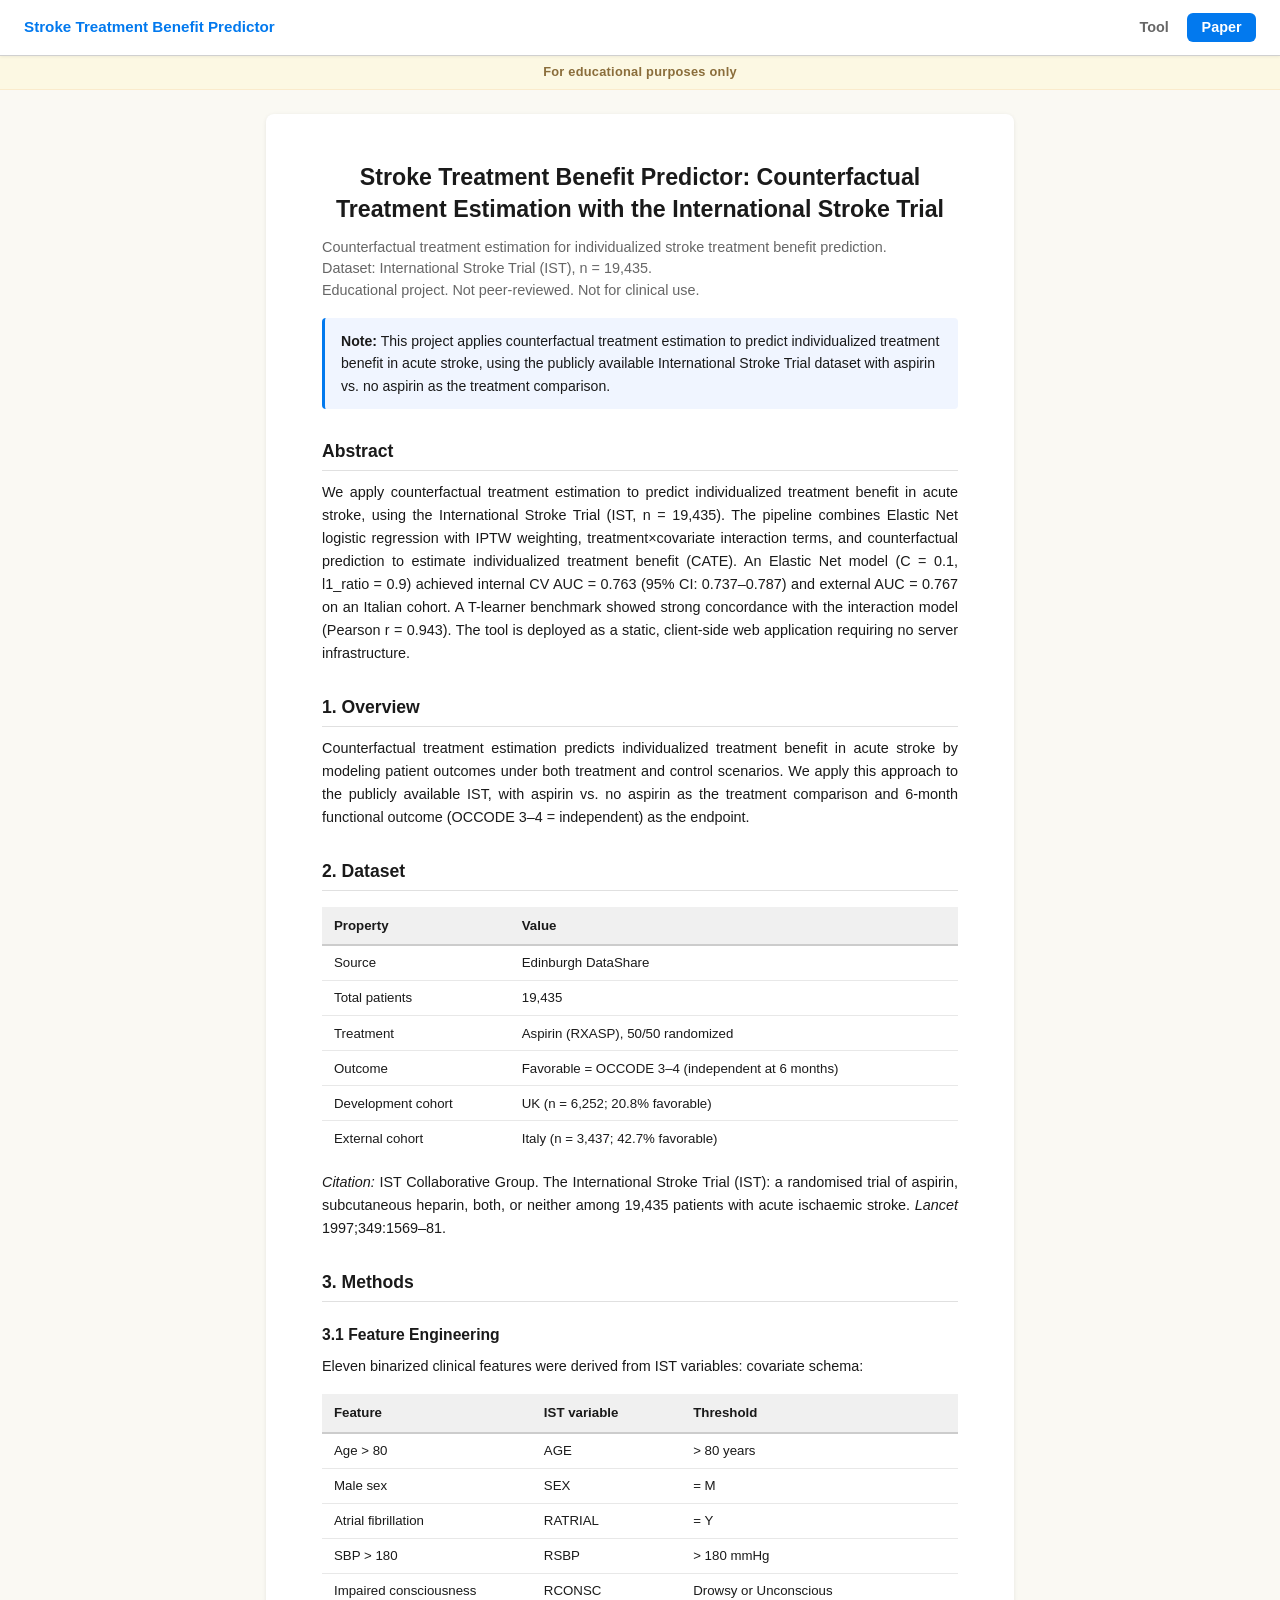
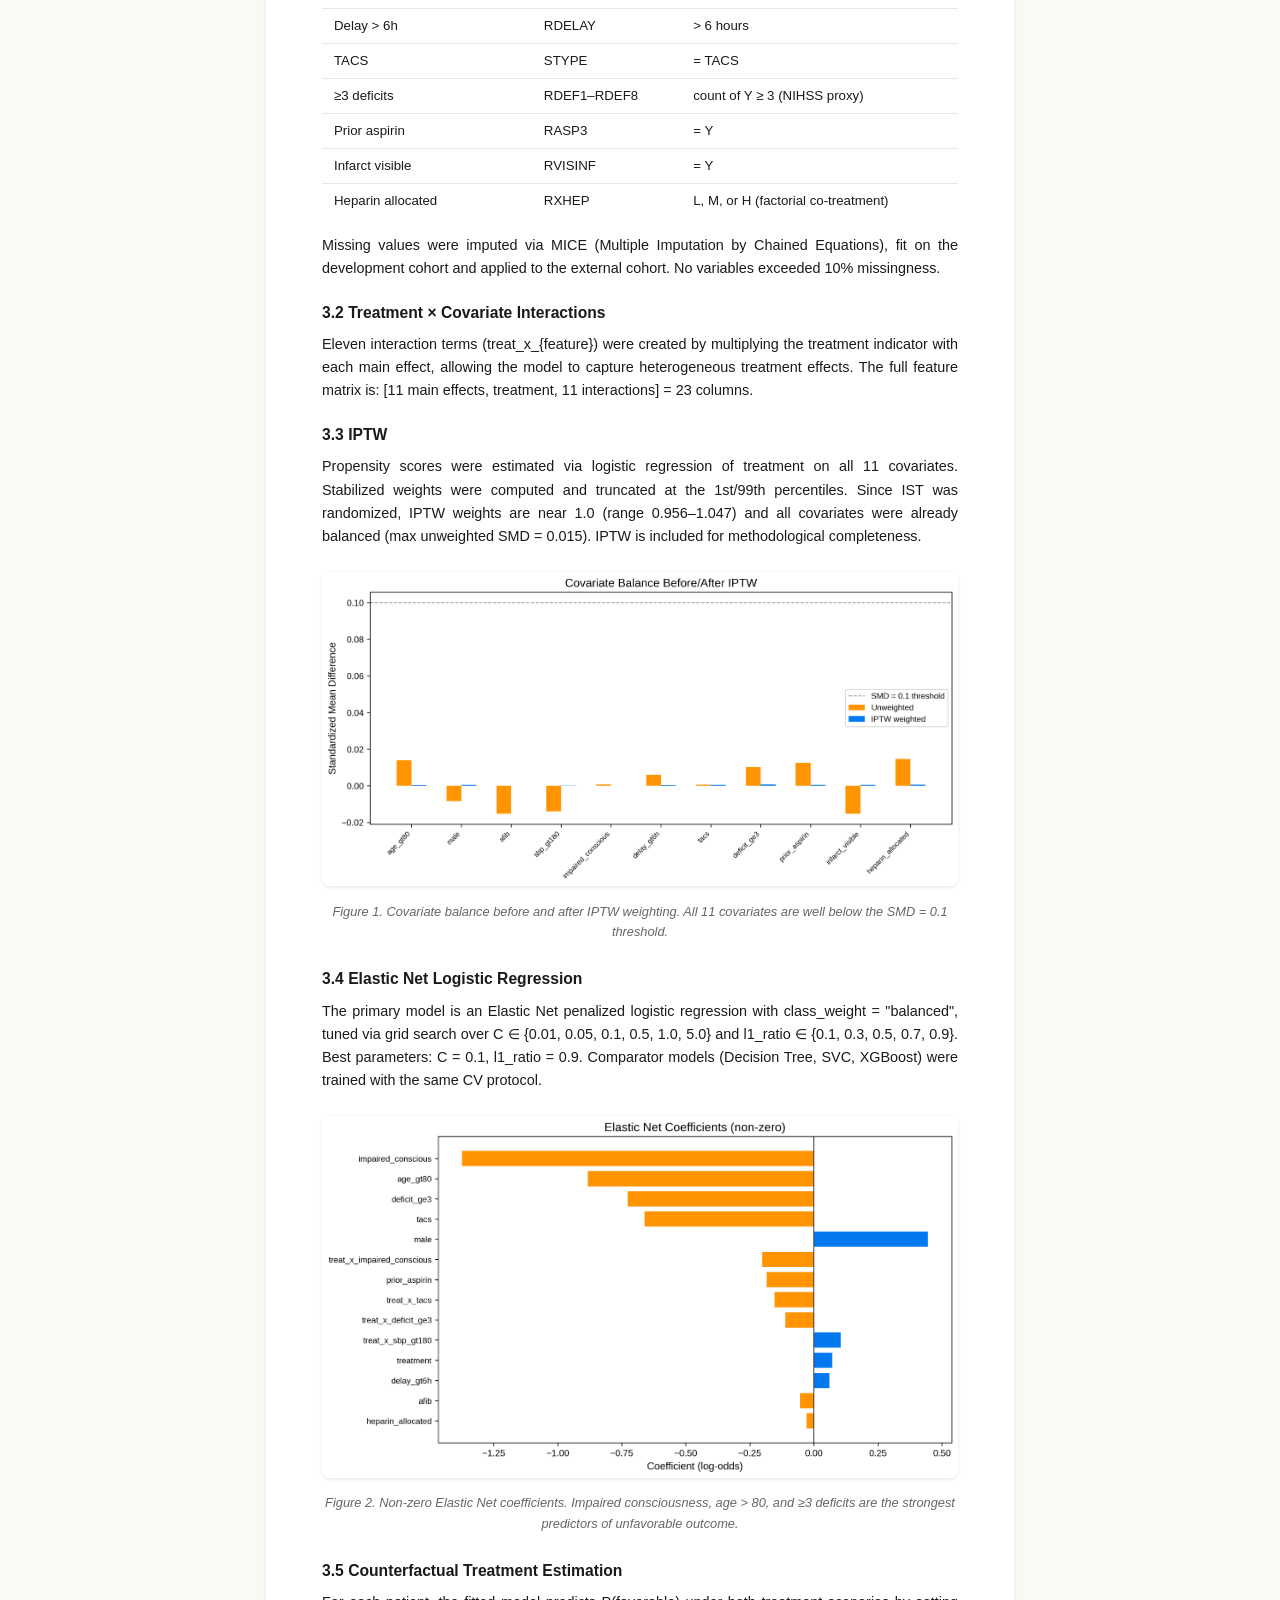
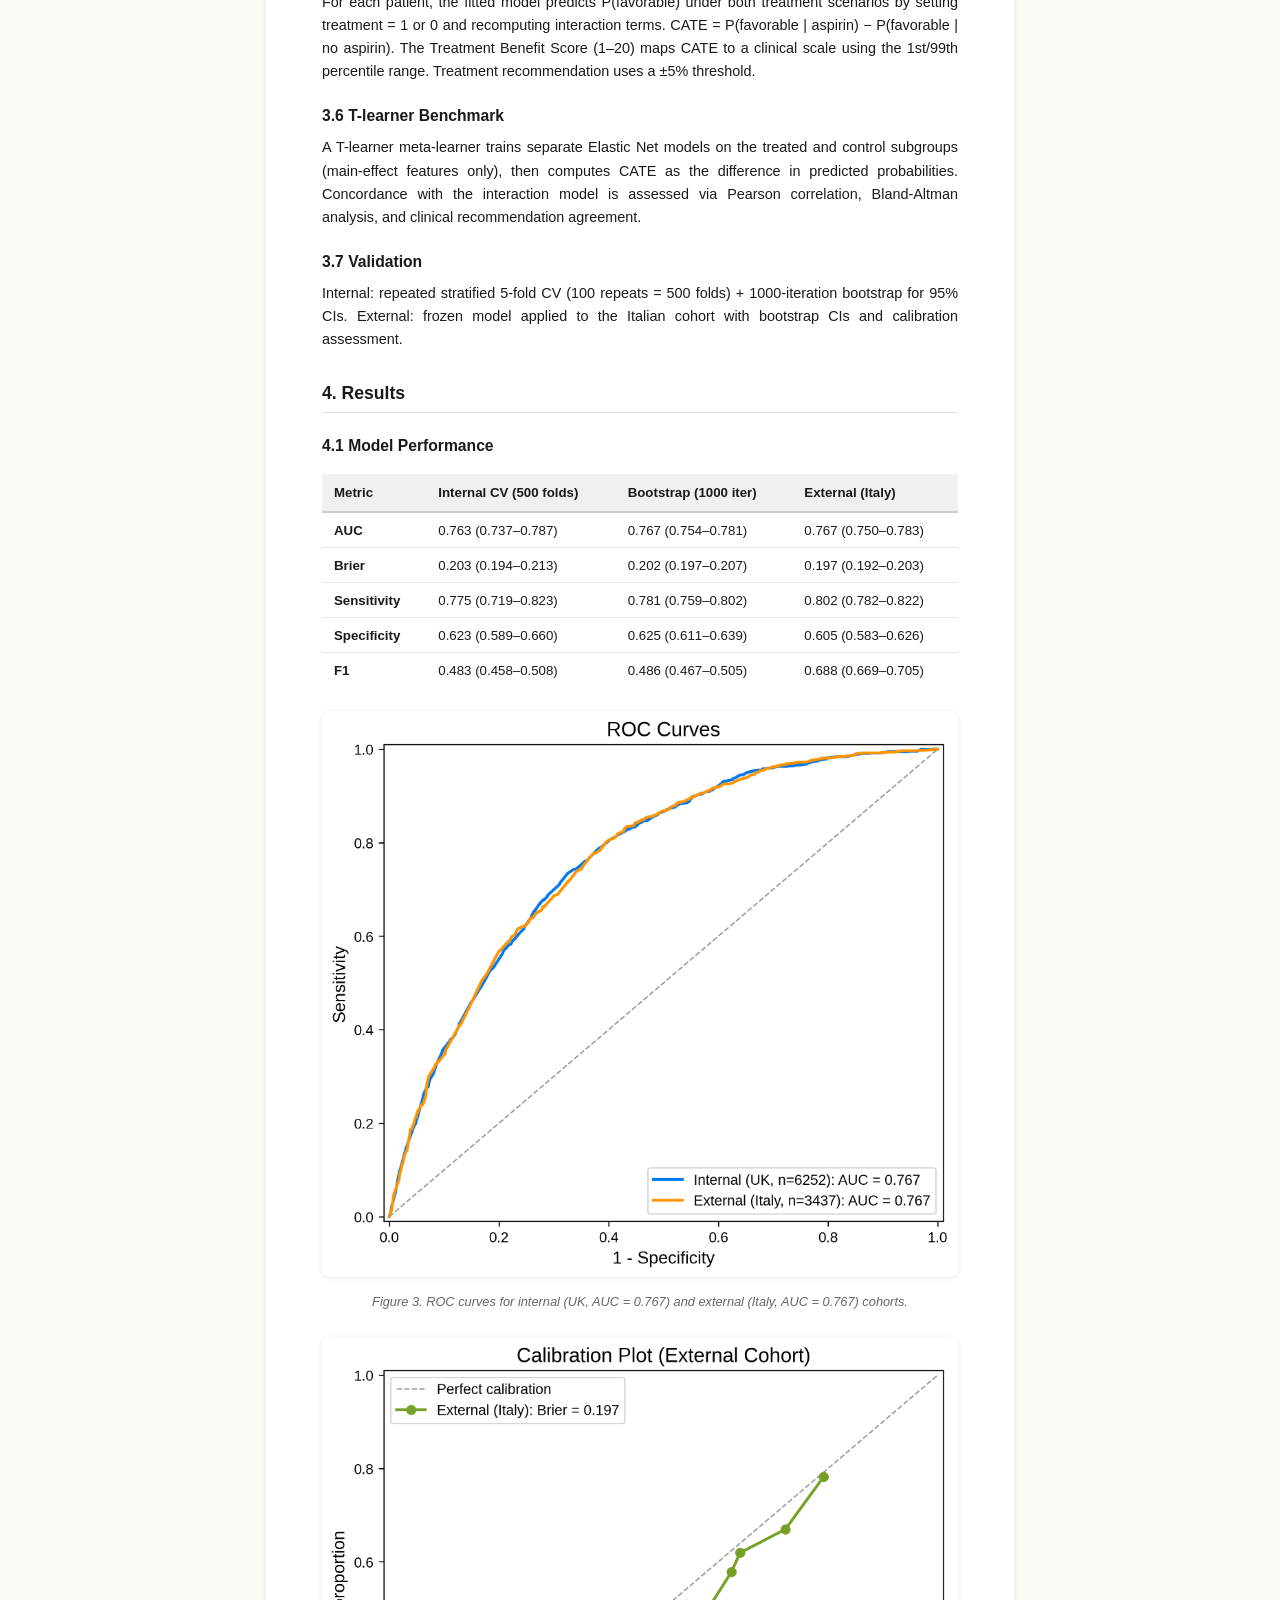
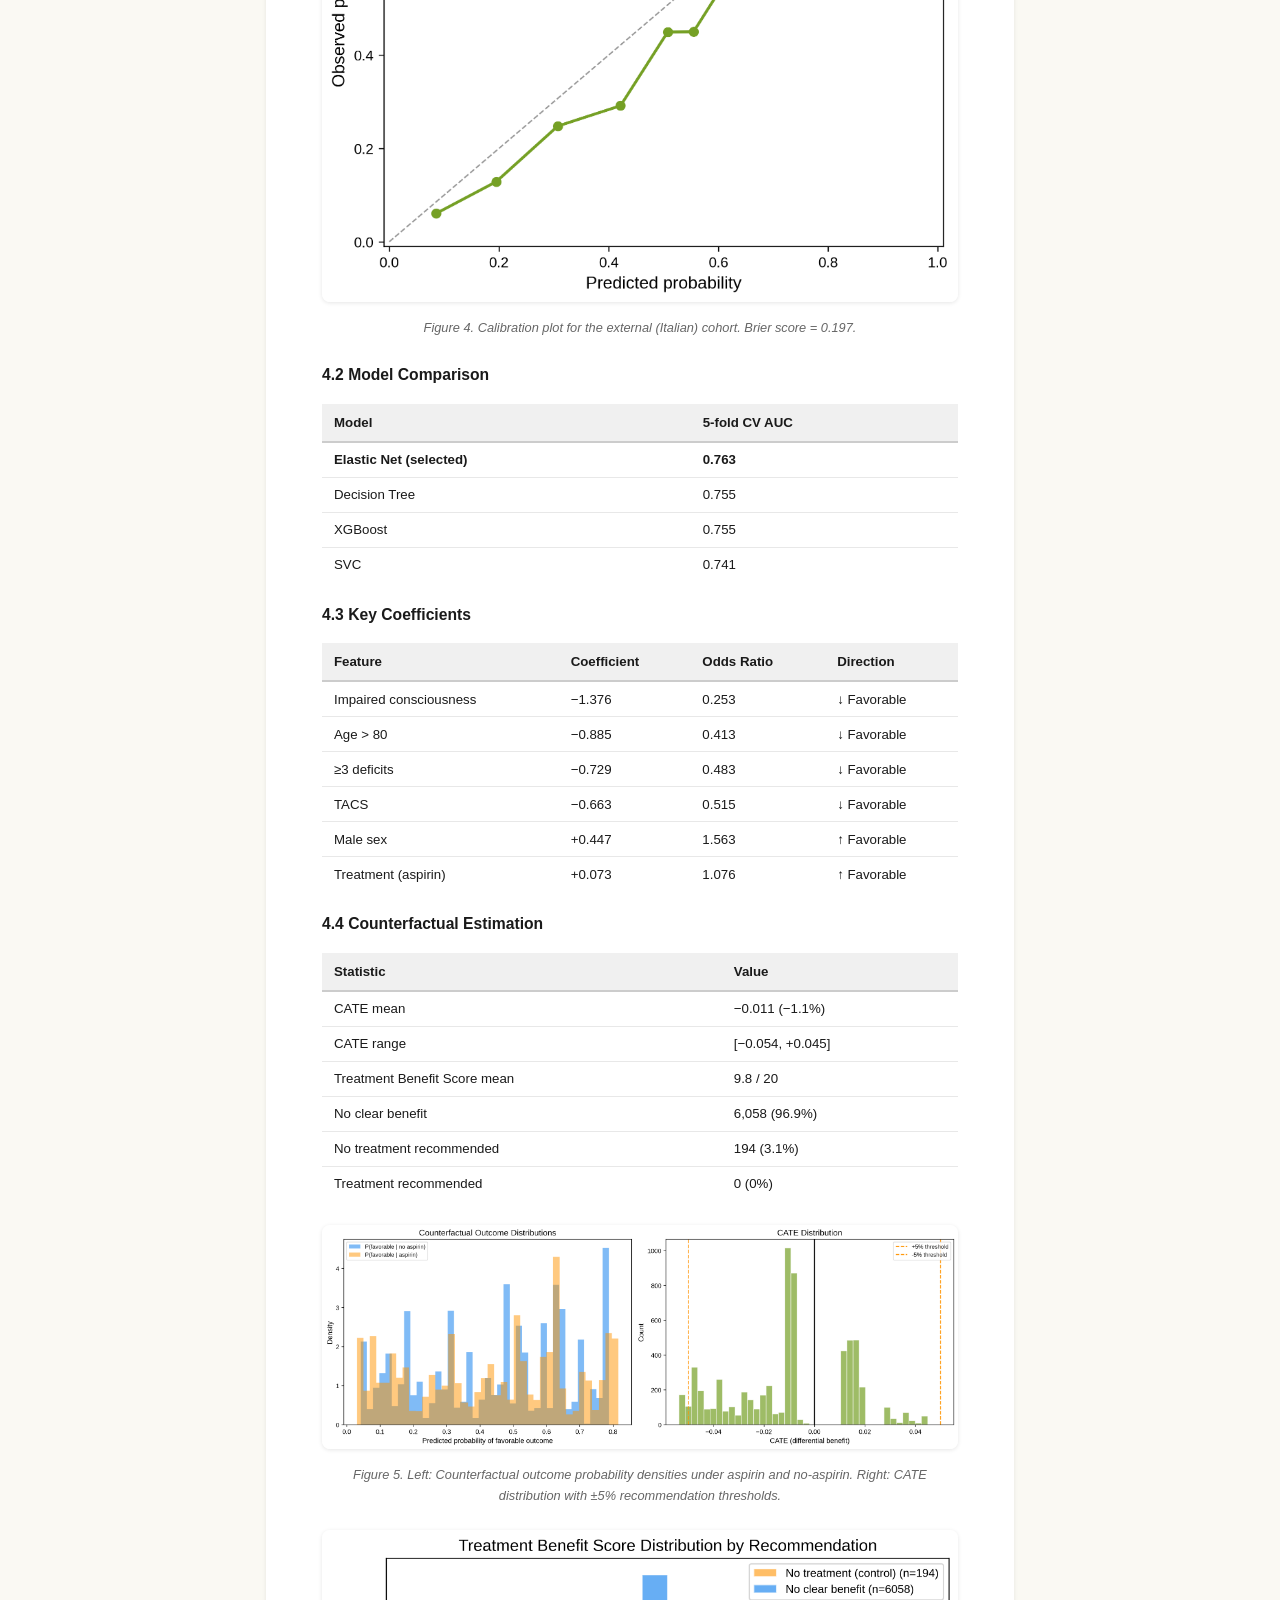
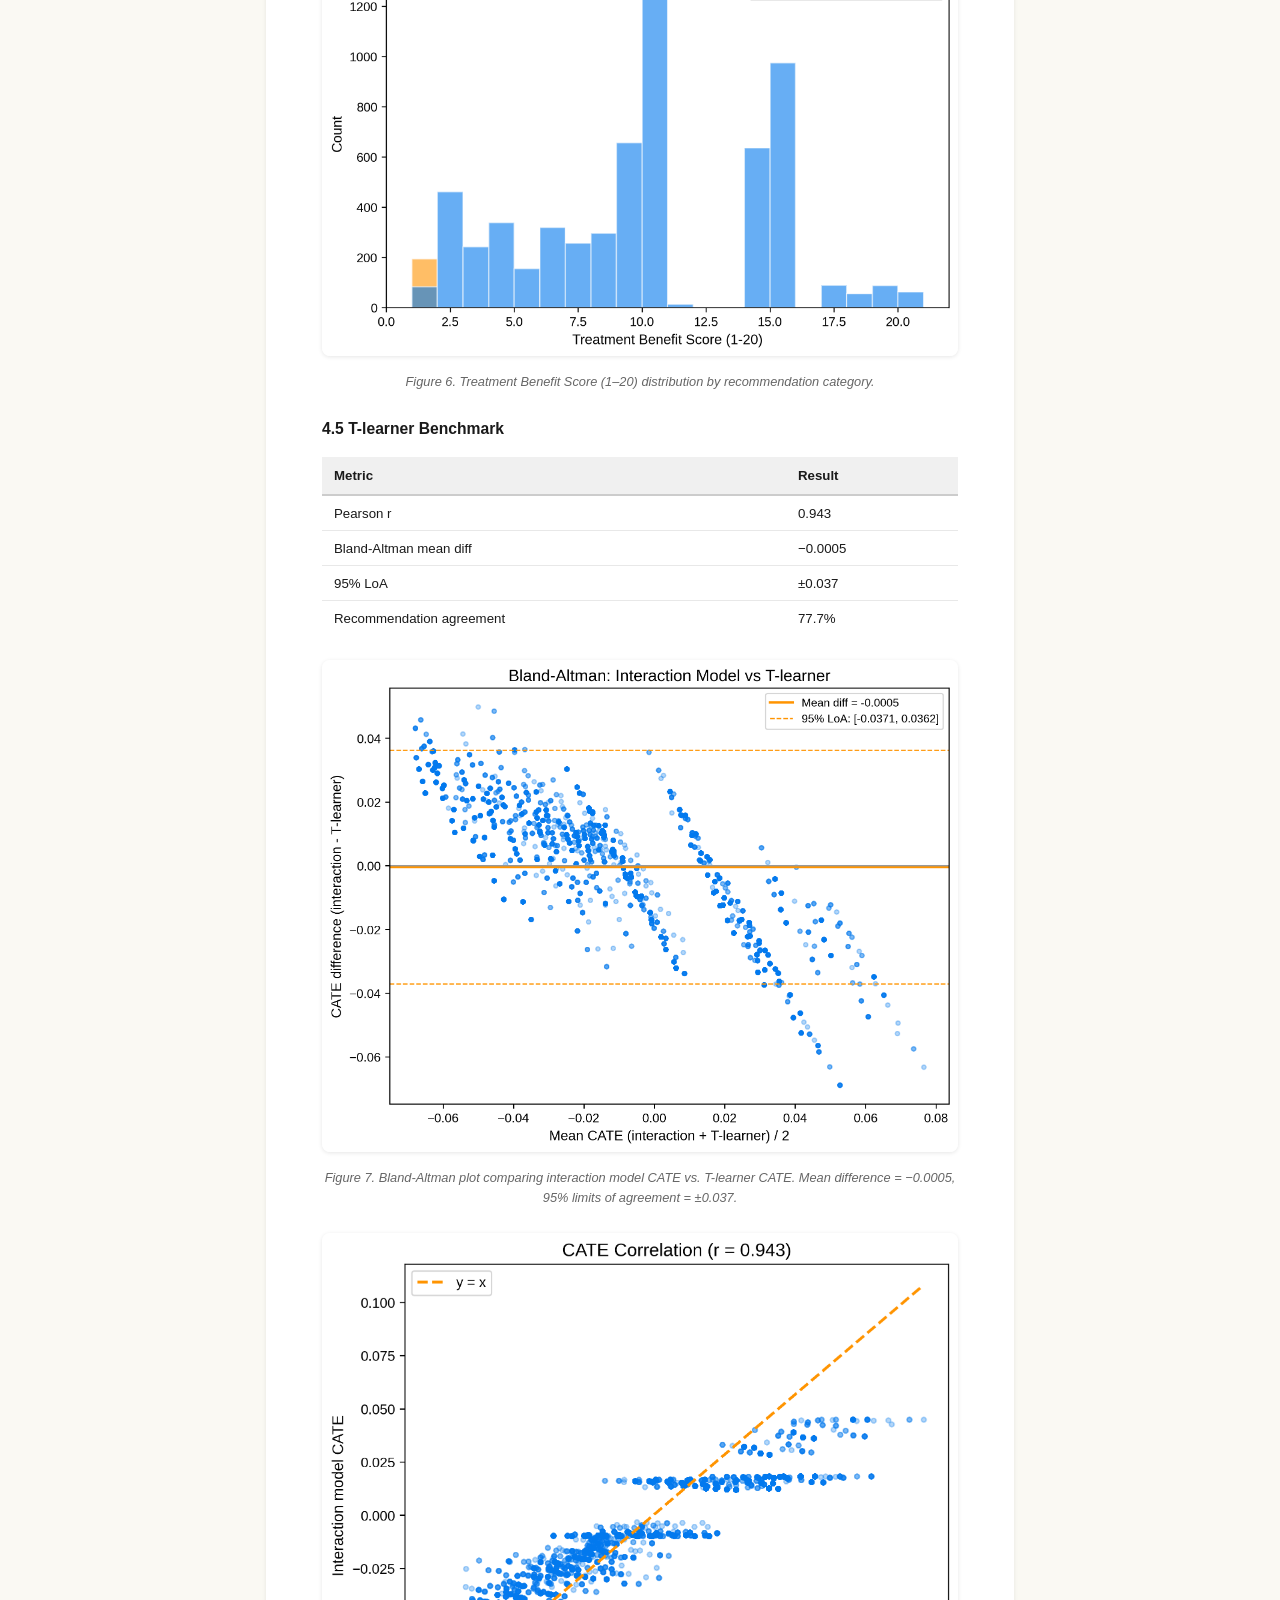
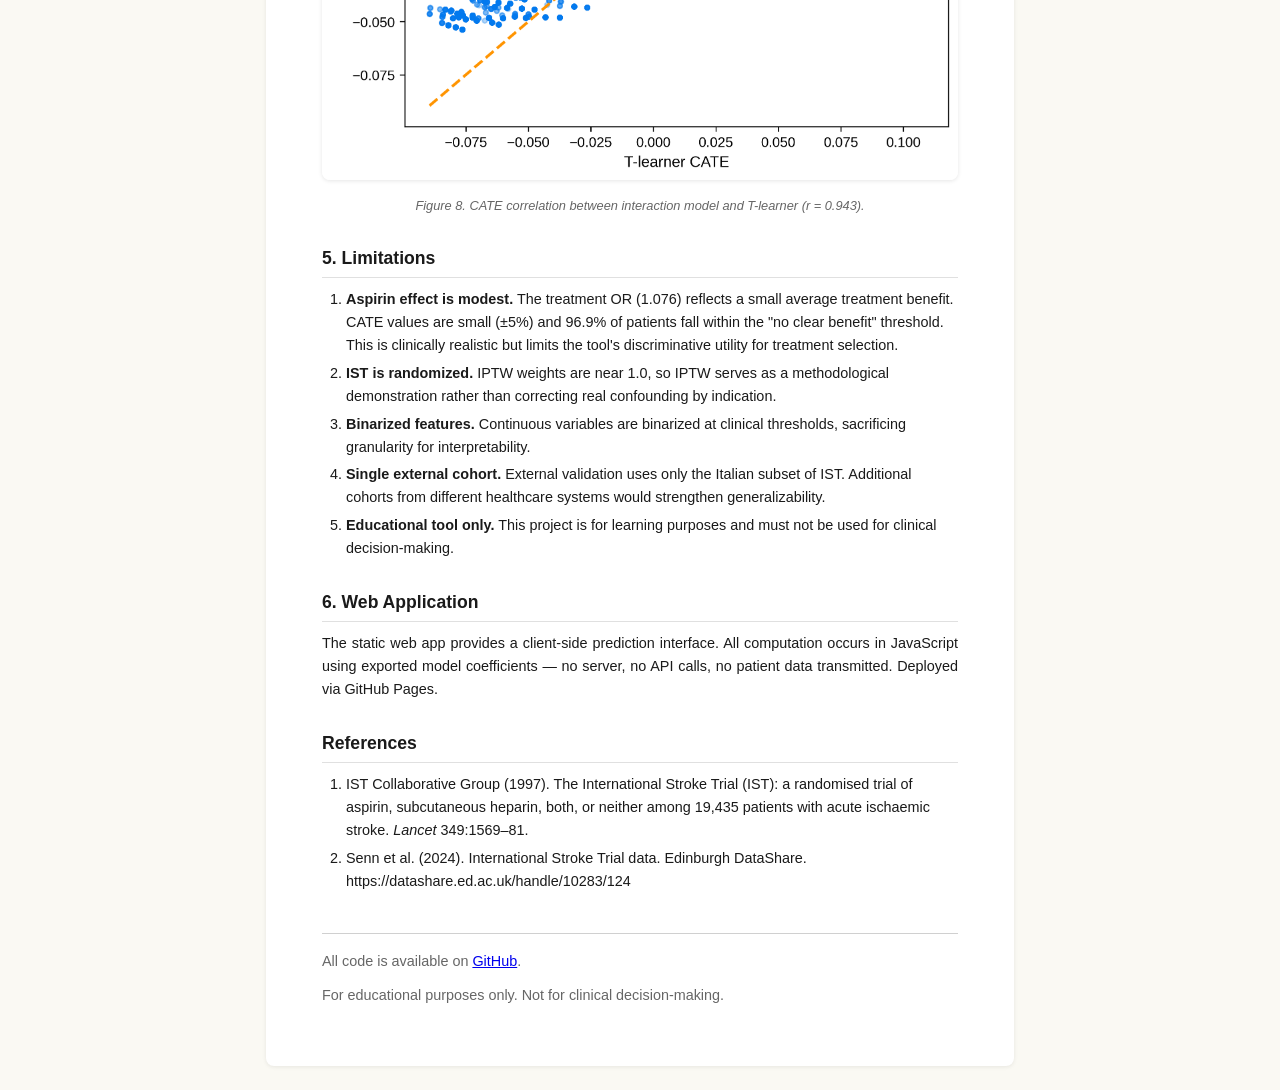
==== paper.html @ e39db794 "Serve site from repository root" ====
<!DOCTYPE html>
<html lang="en">
<head>
    <meta charset="UTF-8">
    <meta name="viewport" content="width=device-width, initial-scale=1.0">
    <title>Stroke Treatment Benefit Predictor — Paper</title>
    <link rel="stylesheet" href="style.css">
</head>
<body>

<!-- Navigation -->
<nav class="navbar">
    <a href="index.html" class="nav-brand">Stroke Treatment Benefit Predictor</a>
    <ul class="nav-links">
        <li><a href="index.html">Tool</a></li>
        <li><a href="paper.html" class="active">Paper</a></li>
    </ul>
</nav>

<!-- Educational notice -->
<div class="notice-bar">For educational purposes only</div>

<!-- Paper -->
<div class="paper-container">
<article class="paper">

    <h1 class="paper-title">Stroke Treatment Benefit Predictor: Counterfactual Treatment Estimation with the International Stroke Trial</h1>
    <p class="paper-meta">
        Counterfactual treatment estimation for individualized stroke treatment benefit prediction.<br>
        Dataset: International Stroke Trial (IST), n = 19,435.<br>
        Educational project. Not peer-reviewed. Not for clinical use.
    </p>

    <div class="paper-callout">
        <strong>Note:</strong> This project applies counterfactual treatment estimation to predict
        individualized treatment benefit in acute stroke, using the publicly available International
        Stroke Trial dataset with aspirin vs. no aspirin as the treatment comparison.
    </div>

    <!-- Abstract -->
    <h2>Abstract</h2>
    <p>
        We apply counterfactual treatment estimation to predict individualized treatment benefit in acute
        stroke, using the International Stroke Trial (IST, n = 19,435). The pipeline combines Elastic Net
        logistic regression with IPTW weighting, treatment&times;covariate interaction terms, and
        counterfactual prediction to estimate individualized treatment benefit (CATE). An Elastic Net model
        (C = 0.1, l1_ratio = 0.9) achieved internal CV AUC = 0.763 (95% CI: 0.737&ndash;0.787) and external
        AUC = 0.767 on an Italian cohort. A T-learner benchmark showed strong concordance with the
        interaction model (Pearson r = 0.943). The tool is deployed as a static, client-side web application
        requiring no server infrastructure.
    </p>

    <!-- 1. Overview -->
    <h2>1. Overview</h2>
    <p>
        Counterfactual treatment estimation predicts individualized treatment benefit in acute stroke
        by modeling patient outcomes under both treatment and control scenarios. We apply this approach
        to the publicly available IST, with aspirin vs. no aspirin as the treatment comparison and
        6-month functional outcome (OCCODE 3&ndash;4 = independent) as the endpoint.
    </p>

    <!-- 2. Dataset -->
    <h2>2. Dataset</h2>
    <table class="paper-table">
        <tr><th>Property</th><th>Value</th></tr>
        <tr><td>Source</td><td>Edinburgh DataShare</td></tr>
        <tr><td>Total patients</td><td>19,435</td></tr>
        <tr><td>Treatment</td><td>Aspirin (RXASP), 50/50 randomized</td></tr>
        <tr><td>Outcome</td><td>Favorable = OCCODE 3&ndash;4 (independent at 6 months)</td></tr>
        <tr><td>Development cohort</td><td>UK (n = 6,252; 20.8% favorable)</td></tr>
        <tr><td>External cohort</td><td>Italy (n = 3,437; 42.7% favorable)</td></tr>
    </table>
    <p>
        <em>Citation:</em> IST Collaborative Group. The International Stroke Trial (IST): a randomised trial
        of aspirin, subcutaneous heparin, both, or neither among 19,435 patients with acute ischaemic stroke.
        <em>Lancet</em> 1997;349:1569&ndash;81.
    </p>

    <!-- 3. Methods -->
    <h2>3. Methods</h2>

    <h3>3.1 Feature Engineering</h3>
    <p>
        Eleven binarized clinical features were derived from IST variables:
        covariate schema:
    </p>
    <table class="paper-table">
        <tr><th>Feature</th><th>IST variable</th><th>Threshold</th></tr>
        <tr><td>Age &gt; 80</td><td>AGE</td><td>&gt; 80 years</td></tr>
        <tr><td>Male sex</td><td>SEX</td><td>= M</td></tr>
        <tr><td>Atrial fibrillation</td><td>RATRIAL</td><td>= Y</td></tr>
        <tr><td>SBP &gt; 180</td><td>RSBP</td><td>&gt; 180 mmHg</td></tr>
        <tr><td>Impaired consciousness</td><td>RCONSC</td><td>Drowsy or Unconscious</td></tr>
        <tr><td>Delay &gt; 6h</td><td>RDELAY</td><td>&gt; 6 hours</td></tr>
        <tr><td>TACS</td><td>STYPE</td><td>= TACS</td></tr>
        <tr><td>&ge;3 deficits</td><td>RDEF1&ndash;RDEF8</td><td>count of Y &ge; 3 (NIHSS proxy)</td></tr>
        <tr><td>Prior aspirin</td><td>RASP3</td><td>= Y</td></tr>
        <tr><td>Infarct visible</td><td>RVISINF</td><td>= Y</td></tr>
        <tr><td>Heparin allocated</td><td>RXHEP</td><td>L, M, or H (factorial co-treatment)</td></tr>
    </table>
    <p>
        Missing values were imputed via MICE (Multiple Imputation by Chained Equations), fit on the
        development cohort and applied to the external cohort. No variables exceeded 10% missingness.
    </p>

    <h3>3.2 Treatment &times; Covariate Interactions</h3>
    <p>
        Eleven interaction terms (treat_x_{feature}) were created by multiplying the treatment indicator
        with each main effect, allowing the model to capture heterogeneous treatment effects. The full
        feature matrix is: [11 main effects, treatment, 11 interactions] = 23 columns.
    </p>

    <h3>3.3 IPTW</h3>
    <p>
        Propensity scores were estimated via logistic regression of treatment on all 11 covariates.
        Stabilized weights were computed and truncated at the 1st/99th percentiles. Since IST was
        randomized, IPTW weights are near 1.0 (range 0.956&ndash;1.047) and all covariates were already
        balanced (max unweighted SMD = 0.015). IPTW is included for methodological completeness.
    </p>

    <figure class="paper-figure">
        <img src="figures/fig8_iptw_balance.png" alt="IPTW covariate balance">
        <figcaption>Figure 1. Covariate balance before and after IPTW weighting. All 11 covariates
        are well below the SMD = 0.1 threshold.</figcaption>
    </figure>

    <h3>3.4 Elastic Net Logistic Regression</h3>
    <p>
        The primary model is an Elastic Net penalized logistic regression with class_weight = "balanced",
        tuned via grid search over C &isin; {0.01, 0.05, 0.1, 0.5, 1.0, 5.0} and l1_ratio &isin;
        {0.1, 0.3, 0.5, 0.7, 0.9}. Best parameters: C = 0.1, l1_ratio = 0.9. Comparator models
        (Decision Tree, SVC, XGBoost) were trained with the same CV protocol.
    </p>

    <figure class="paper-figure">
        <img src="figures/fig6_coefficients.png" alt="Elastic Net coefficients">
        <figcaption>Figure 2. Non-zero Elastic Net coefficients. Impaired consciousness, age &gt; 80,
        and &ge;3 deficits are the strongest predictors of unfavorable outcome.</figcaption>
    </figure>

    <h3>3.5 Counterfactual Treatment Estimation</h3>
    <p>
        For each patient, the fitted model predicts P(favorable) under both treatment scenarios by
        setting treatment = 1 or 0 and recomputing interaction terms. CATE = P(favorable | aspirin)
        &minus; P(favorable | no aspirin). The Treatment Benefit Score (1&ndash;20) maps CATE to a clinical
        scale using the 1st/99th percentile range. Treatment recommendation uses a &plusmn;5% threshold.
    </p>

    <h3>3.6 T-learner Benchmark</h3>
    <p>
        A T-learner meta-learner trains separate Elastic Net models on the treated and control subgroups
        (main-effect features only), then computes CATE as the difference in predicted probabilities.
        Concordance with the interaction model is assessed via Pearson correlation, Bland-Altman analysis,
        and clinical recommendation agreement.
    </p>

    <h3>3.7 Validation</h3>
    <p>
        Internal: repeated stratified 5-fold CV (100 repeats = 500 folds) + 1000-iteration bootstrap
        for 95% CIs. External: frozen model applied to the Italian cohort with bootstrap CIs and
        calibration assessment.
    </p>

    <!-- 4. Results -->
    <h2>4. Results</h2>

    <h3>4.1 Model Performance</h3>
    <table class="paper-table">
        <tr><th>Metric</th><th>Internal CV (500 folds)</th><th>Bootstrap (1000 iter)</th><th>External (Italy)</th></tr>
        <tr><td><strong>AUC</strong></td><td>0.763 (0.737&ndash;0.787)</td><td>0.767 (0.754&ndash;0.781)</td><td>0.767 (0.750&ndash;0.783)</td></tr>
        <tr><td><strong>Brier</strong></td><td>0.203 (0.194&ndash;0.213)</td><td>0.202 (0.197&ndash;0.207)</td><td>0.197 (0.192&ndash;0.203)</td></tr>
        <tr><td><strong>Sensitivity</strong></td><td>0.775 (0.719&ndash;0.823)</td><td>0.781 (0.759&ndash;0.802)</td><td>0.802 (0.782&ndash;0.822)</td></tr>
        <tr><td><strong>Specificity</strong></td><td>0.623 (0.589&ndash;0.660)</td><td>0.625 (0.611&ndash;0.639)</td><td>0.605 (0.583&ndash;0.626)</td></tr>
        <tr><td><strong>F1</strong></td><td>0.483 (0.458&ndash;0.508)</td><td>0.486 (0.467&ndash;0.505)</td><td>0.688 (0.669&ndash;0.705)</td></tr>
    </table>

    <figure class="paper-figure">
        <img src="figures/fig1_roc_curves.png" alt="ROC curves">
        <figcaption>Figure 3. ROC curves for internal (UK, AUC = 0.767) and external (Italy, AUC = 0.767)
        cohorts.</figcaption>
    </figure>

    <figure class="paper-figure">
        <img src="figures/fig2_calibration.png" alt="Calibration plot">
        <figcaption>Figure 4. Calibration plot for the external (Italian) cohort. Brier score = 0.197.</figcaption>
    </figure>

    <h3>4.2 Model Comparison</h3>
    <table class="paper-table">
        <tr><th>Model</th><th>5-fold CV AUC</th></tr>
        <tr><td><strong>Elastic Net (selected)</strong></td><td><strong>0.763</strong></td></tr>
        <tr><td>Decision Tree</td><td>0.755</td></tr>
        <tr><td>XGBoost</td><td>0.755</td></tr>
        <tr><td>SVC</td><td>0.741</td></tr>
    </table>

    <h3>4.3 Key Coefficients</h3>
    <table class="paper-table">
        <tr><th>Feature</th><th>Coefficient</th><th>Odds Ratio</th><th>Direction</th></tr>
        <tr><td>Impaired consciousness</td><td>&minus;1.376</td><td>0.253</td><td>&darr; Favorable</td></tr>
        <tr><td>Age &gt; 80</td><td>&minus;0.885</td><td>0.413</td><td>&darr; Favorable</td></tr>
        <tr><td>&ge;3 deficits</td><td>&minus;0.729</td><td>0.483</td><td>&darr; Favorable</td></tr>
        <tr><td>TACS</td><td>&minus;0.663</td><td>0.515</td><td>&darr; Favorable</td></tr>
        <tr><td>Male sex</td><td>+0.447</td><td>1.563</td><td>&uarr; Favorable</td></tr>
        <tr><td>Treatment (aspirin)</td><td>+0.073</td><td>1.076</td><td>&uarr; Favorable</td></tr>
    </table>

    <h3>4.4 Counterfactual Estimation</h3>
    <table class="paper-table">
        <tr><th>Statistic</th><th>Value</th></tr>
        <tr><td>CATE mean</td><td>&minus;0.011 (&minus;1.1%)</td></tr>
        <tr><td>CATE range</td><td>[&minus;0.054, +0.045]</td></tr>
        <tr><td>Treatment Benefit Score mean</td><td>9.8 / 20</td></tr>
        <tr><td>No clear benefit</td><td>6,058 (96.9%)</td></tr>
        <tr><td>No treatment recommended</td><td>194 (3.1%)</td></tr>
        <tr><td>Treatment recommended</td><td>0 (0%)</td></tr>
    </table>

    <figure class="paper-figure">
        <img src="figures/fig3_cate_distribution.png" alt="CATE distribution">
        <figcaption>Figure 5. Left: Counterfactual outcome probability densities under aspirin and no-aspirin.
        Right: CATE distribution with &plusmn;5% recommendation thresholds.</figcaption>
    </figure>

    <figure class="paper-figure">
        <img src="figures/fig7_benefit_scores.png" alt="Treatment Benefit Score distribution">
        <figcaption>Figure 6. Treatment Benefit Score (1&ndash;20) distribution by recommendation category.</figcaption>
    </figure>

    <h3>4.5 T-learner Benchmark</h3>
    <table class="paper-table">
        <tr><th>Metric</th><th>Result</th></tr>
        <tr><td>Pearson r</td><td>0.943</td></tr>
        <tr><td>Bland-Altman mean diff</td><td>&minus;0.0005</td></tr>
        <tr><td>95% LoA</td><td>&plusmn;0.037</td></tr>
        <tr><td>Recommendation agreement</td><td>77.7%</td></tr>
    </table>

    <figure class="paper-figure">
        <img src="figures/fig4_bland_altman.png" alt="Bland-Altman plot">
        <figcaption>Figure 7. Bland-Altman plot comparing interaction model CATE vs. T-learner CATE.
        Mean difference = &minus;0.0005, 95% limits of agreement = &plusmn;0.037.</figcaption>
    </figure>

    <figure class="paper-figure">
        <img src="figures/fig5_cate_scatter.png" alt="CATE scatter">
        <figcaption>Figure 8. CATE correlation between interaction model and T-learner (r = 0.943).</figcaption>
    </figure>

    <!-- 5. Limitations -->
    <h2>5. Limitations</h2>
    <ol>
        <li><strong>Aspirin effect is modest.</strong> The treatment OR (1.076) reflects a small
        average treatment benefit. CATE values are small (&plusmn;5%) and
        96.9% of patients fall within the "no clear benefit" threshold. This is clinically realistic
        but limits the tool's discriminative utility for treatment selection.</li>
        <li><strong>IST is randomized.</strong> IPTW weights are near 1.0, so IPTW serves as a
        methodological demonstration rather than correcting real confounding by indication.</li>
        <li><strong>Binarized features.</strong> Continuous variables are binarized at clinical thresholds,
        sacrificing granularity for interpretability.</li>
        <li><strong>Single external cohort.</strong> External validation uses only the Italian subset of IST.
        Additional cohorts from different healthcare systems would strengthen generalizability.</li>
        <li><strong>Educational tool only.</strong> This project is for learning purposes and must not be
        used for clinical decision-making.</li>
    </ol>

    <!-- 6. Web Application -->
    <h2>6. Web Application</h2>
    <p>
        The static web app provides a client-side prediction interface. All computation occurs in JavaScript
        using exported model coefficients &mdash; no server, no API calls, no patient data transmitted.
        Deployed via GitHub Pages.
    </p>

    <!-- References -->
    <h2>References</h2>
    <ol>
        <li>IST Collaborative Group (1997). The International Stroke Trial (IST): a randomised trial of
        aspirin, subcutaneous heparin, both, or neither among 19,435 patients with acute ischaemic stroke.
        <em>Lancet</em> 349:1569&ndash;81.</li>
        <li>Senn et al. (2024). International Stroke Trial data. Edinburgh DataShare.
        https://datashare.ed.ac.uk/handle/10283/124</li>
    </ol>

    <div class="paper-footer">
        <p>All code is available on
        <a href="https://github.com/vidhidhaduk05/STROKE-Prediction">GitHub</a>.</p>
        <p class="disclaimer">For educational purposes only. Not for clinical decision-making.</p>
    </div>

</article>
</div>

</body>
</html>
---- style.css ----
:root {
    --bg: #FAF9F3;
    --card-bg: #ECE9E2;
    --primary: #0279EE;
    --accent: #FF9400;
    --green: #75A025;
    --pink: #FD9BED;
    --text: #1a1a1a;
    --text-muted: #666;
    --border: #d0d0d0;
    --radius: 8px;
    --nav-height: 56px;
}

* { margin: 0; padding: 0; box-sizing: border-box; }

body {
    font-family: 'Segoe UI', 'Liberation Sans', Arial, sans-serif;
    background: var(--bg);
    color: var(--text);
    line-height: 1.6;
    padding-top: var(--nav-height);
}

/* ---- Navigation bar ---- */
.navbar {
    position: fixed;
    top: 0; left: 0; right: 0;
    height: var(--nav-height);
    background: white;
    border-bottom: 1px solid var(--border);
    display: flex;
    align-items: center;
    justify-content: space-between;
    padding: 0 1.5rem;
    z-index: 1000;
    box-shadow: 0 1px 3px rgba(0,0,0,0.06);
}

.nav-brand {
    font-size: 0.95rem;
    font-weight: 700;
    color: var(--primary);
    text-decoration: none;
    white-space: nowrap;
}

.nav-links {
    display: flex;
    gap: 0.25rem;
    list-style: none;
}

.nav-links a {
    text-decoration: none;
    color: var(--text-muted);
    font-size: 0.9rem;
    font-weight: 600;
    padding: 0.4rem 0.9rem;
    border-radius: 6px;
    transition: all 0.2s;
}

.nav-links a:hover {
    background: var(--card-bg);
    color: var(--text);
}

.nav-links a.active {
    background: var(--primary);
    color: white;
}

/* Educational notice bar */
.notice-bar {
    background: #fcf8e3;
    border-bottom: 1px solid #faebcc;
    text-align: center;
    padding: 0.4rem 1rem;
    font-size: 0.8rem;
    color: #8a6d3b;
    font-weight: 600;
    letter-spacing: 0.02em;
}

/* ---- Tool page ---- */
.tool-container {
    max-width: 900px;
    margin: 1.5rem auto;
    padding: 0 1rem;
}

.tool-card {
    background: white;
    border-radius: var(--radius);
    padding: 1.75rem;
    box-shadow: 0 1px 4px rgba(0,0,0,0.08);
    margin-bottom: 1.5rem;
}

.tool-card h2 {
    font-size: 1.15rem;
    color: var(--primary);
    margin-bottom: 0.5rem;
}

.tool-card .hint {
    font-size: 0.85rem;
    color: var(--text-muted);
    margin-bottom: 1rem;
}

.form-grid {
    display: grid;
    grid-template-columns: 1fr 1fr 1fr;
    gap: 0.75rem;
}

.form-group { display: flex; flex-direction: column; }
.form-group label { font-size: 0.82rem; font-weight: 600; margin-bottom: 0.25rem; }
.form-group input, .form-group select {
    padding: 0.45rem 0.6rem;
    border: 1px solid var(--border);
    border-radius: 5px;
    font-size: 0.9rem;
    background: #fafafa;
}
.form-group input:focus, .form-group select:focus {
    outline: none;
    border-color: var(--primary);
    background: white;
}

.section-label {
    font-size: 0.9rem;
    font-weight: 700;
    margin: 1.25rem 0 0.5rem;
    color: var(--text);
}

.checkbox-grid {
    display: grid;
    grid-template-columns: 1fr 1fr 1fr 1fr;
    gap: 0.5rem;
}
.checkbox-grid label {
    font-size: 0.82rem;
    display: flex;
    align-items: center;
    gap: 0.4rem;
    cursor: pointer;
    padding: 0.3rem 0.5rem;
    border-radius: 5px;
    border: 1px solid var(--border);
    background: #fafafa;
}
.checkbox-grid label:hover {
    background: var(--card-bg);
}
.checkbox-grid input { width: 16px; height: 16px; cursor: pointer; }

.btn-row {
    display: flex;
    gap: 0.75rem;
    margin-top: 1.25rem;
}

.calc-btn {
    flex: 1;
    padding: 0.75rem;
    background: var(--primary);
    color: white;
    border: none;
    border-radius: var(--radius);
    font-size: 1rem;
    font-weight: 600;
    cursor: pointer;
    transition: background 0.2s;
}
.calc-btn:hover { background: #0160c0; }

.sample-btn {
    padding: 0.75rem 1.25rem;
    background: white;
    color: var(--primary);
    border: 1px solid var(--primary);
    border-radius: var(--radius);
    font-size: 0.9rem;
    font-weight: 600;
    cursor: pointer;
    transition: all 0.2s;
}
.sample-btn:hover { background: #eef5ff; }

/* Results */
.result-card {
    background: var(--card-bg);
    border-radius: var(--radius);
    padding: 1rem 1.25rem;
    margin-bottom: 1rem;
}
.result-card h3 { font-size: 0.95rem; margin-bottom: 0.75rem; }

.prob-bars { margin-top: 0.5rem; }
.prob-row { display: flex; align-items: center; margin-bottom: 0.75rem; }
.prob-label { width: 220px; font-size: 0.85rem; font-weight: 600; }
.prob-bar-container {
    flex: 1; height: 28px; background: #ddd;
    border-radius: 5px; position: relative; overflow: hidden;
}
.prob-bar { height: 100%; border-radius: 5px; transition: width 0.5s ease; }
.prob-bar.treated { background: var(--primary); }
.prob-bar.control { background: var(--accent); }
.prob-value {
    position: absolute; right: 8px; top: 5px;
    font-size: 0.8rem; font-weight: 700; color: white;
    text-shadow: 0 1px 2px rgba(0,0,0,0.5);
}

.metric-row {
    display: flex; justify-content: space-between;
    padding: 0.45rem 0; border-bottom: 1px solid var(--border);
}
.metric-row:last-child { border-bottom: none; }
.metric-label { font-size: 0.85rem; }
.metric-value { font-weight: 700; font-size: 0.95rem; }

.recommendation { text-align: center; padding: 1.25rem; }
.recommendation h3 { margin-bottom: 0.5rem; }
#rec-text { font-size: 1.15rem; font-weight: 700; margin-bottom: 0.25rem; }
.rec-detail { font-size: 0.8rem; color: var(--text-muted); }
.rec-treat { border-left: 4px solid var(--green); }
.rec-control { border-left: 4px solid var(--accent); }
.rec-neutral { border-left: 4px solid var(--text-muted); }

/* ---- Paper page (arXiv style) ---- */
.paper-container {
    max-width: 780px;
    margin: 1.5rem auto;
    padding: 0 1rem;
}

.paper {
    background: white;
    border-radius: var(--radius);
    padding: 3rem 3.5rem;
    box-shadow: 0 1px 4px rgba(0,0,0,0.08);
}

.paper-title {
    font-size: 1.45rem;
    font-weight: 700;
    text-align: center;
    line-height: 1.35;
    margin-bottom: 0.75rem;
}

.paper-authors {
    text-align: center;
    font-size: 0.95rem;
    margin-bottom: 0.25rem;
}

.paper-affil {
    text-align: center;
    font-size: 0.8rem;
    color: var(--text-muted);
    margin-bottom: 0.25rem;
}

.paper-date {
    text-align: center;
    font-size: 0.8rem;
    color: var(--text-muted);
    margin-bottom: 1.5rem;
}

.paper-meta {
    text-align: center;
    font-size: 0.85rem;
    color: var(--text-muted);
    margin-bottom: 1.5rem;
    line-height: 1.5;
}

.paper-callout {
    background: #f0f5ff;
    border-left: 3px solid var(--primary);
    padding: 0.75rem 1rem;
    margin: 1rem 0;
    font-size: 0.88rem;
    border-radius: 4px;
}

.paper-abstract {
    background: #f8f8f8;
    border: 1px solid #e8e8e8;
    border-radius: var(--radius);
    padding: 1.25rem 1.5rem;
    margin-bottom: 2rem;
}

.paper-abstract h2 {
    font-size: 0.95rem;
    margin-bottom: 0.5rem;
    border: none;
    padding: 0;
}

.paper-abstract p {
    font-size: 0.88rem;
    text-align: justify;
    margin-bottom: 0;
}

.paper h2 {
    font-size: 1.1rem;
    color: var(--text);
    margin-top: 1.75rem;
    margin-bottom: 0.6rem;
    padding-bottom: 0.3rem;
    border-bottom: 1px solid #e0e0e0;
}

.paper h3 {
    font-size: 0.98rem;
    color: var(--text);
    margin-top: 1.25rem;
    margin-bottom: 0.5rem;
}

.paper p {
    font-size: 0.9rem;
    margin-bottom: 0.7rem;
    text-align: justify;
}

.paper ul, .paper ol {
    font-size: 0.9rem;
    margin-bottom: 0.7rem;
    padding-left: 1.5rem;
}
.paper li { margin-bottom: 0.3rem; }

.paper-table {
    width: 100%;
    border-collapse: collapse;
    margin: 1rem 0;
    font-size: 0.83rem;
}

.paper-table th {
    background: #f0f0f0;
    padding: 0.5rem 0.75rem;
    text-align: left;
    font-weight: 600;
    border-bottom: 2px solid #ccc;
}

.paper-table td {
    padding: 0.4rem 0.75rem;
    border-bottom: 1px solid #e8e8e8;
}
.paper-table tr:last-child td { border-bottom: none; }

.table-caption {
    font-size: 0.8rem;
    color: var(--text-muted);
    margin-bottom: 0.5rem;
    font-style: italic;
}

.paper-figure {
    margin: 1.5rem 0;
    text-align: center;
}
.paper-figure img {
    max-width: 100%;
    border-radius: var(--radius);
    box-shadow: 0 1px 4px rgba(0,0,0,0.1);
}
.paper-figure figcaption {
    font-size: 0.8rem;
    color: var(--text-muted);
    margin-top: 0.5rem;
    font-style: italic;
}

.paper-footer {
    margin-top: 2.5rem;
    padding-top: 1rem;
    border-top: 1px solid var(--border);
    font-size: 0.8rem;
    color: var(--text-muted);
    text-align: center;
}

/* ---- Shared footer ---- */
.site-footer {
    max-width: 900px;
    margin: 1rem auto;
    padding: 1rem;
    font-size: 0.8rem;
    color: var(--text-muted);
    text-align: center;
}
.site-footer .disclaimer {
    color: #8a6d3b;
    font-weight: 600;
    margin-top: 0.5rem;
}

@media (max-width: 768px) {
    .form-grid { grid-template-columns: 1fr 1fr; }
    .checkbox-grid { grid-template-columns: 1fr 1fr; }
    .navbar { padding: 0 0.75rem; }
    .nav-brand { font-size: 0.8rem; }
    .nav-links a { padding: 0.3rem 0.5rem; font-size: 0.82rem; }
    .paper { padding: 1.5rem 1.25rem; }
}
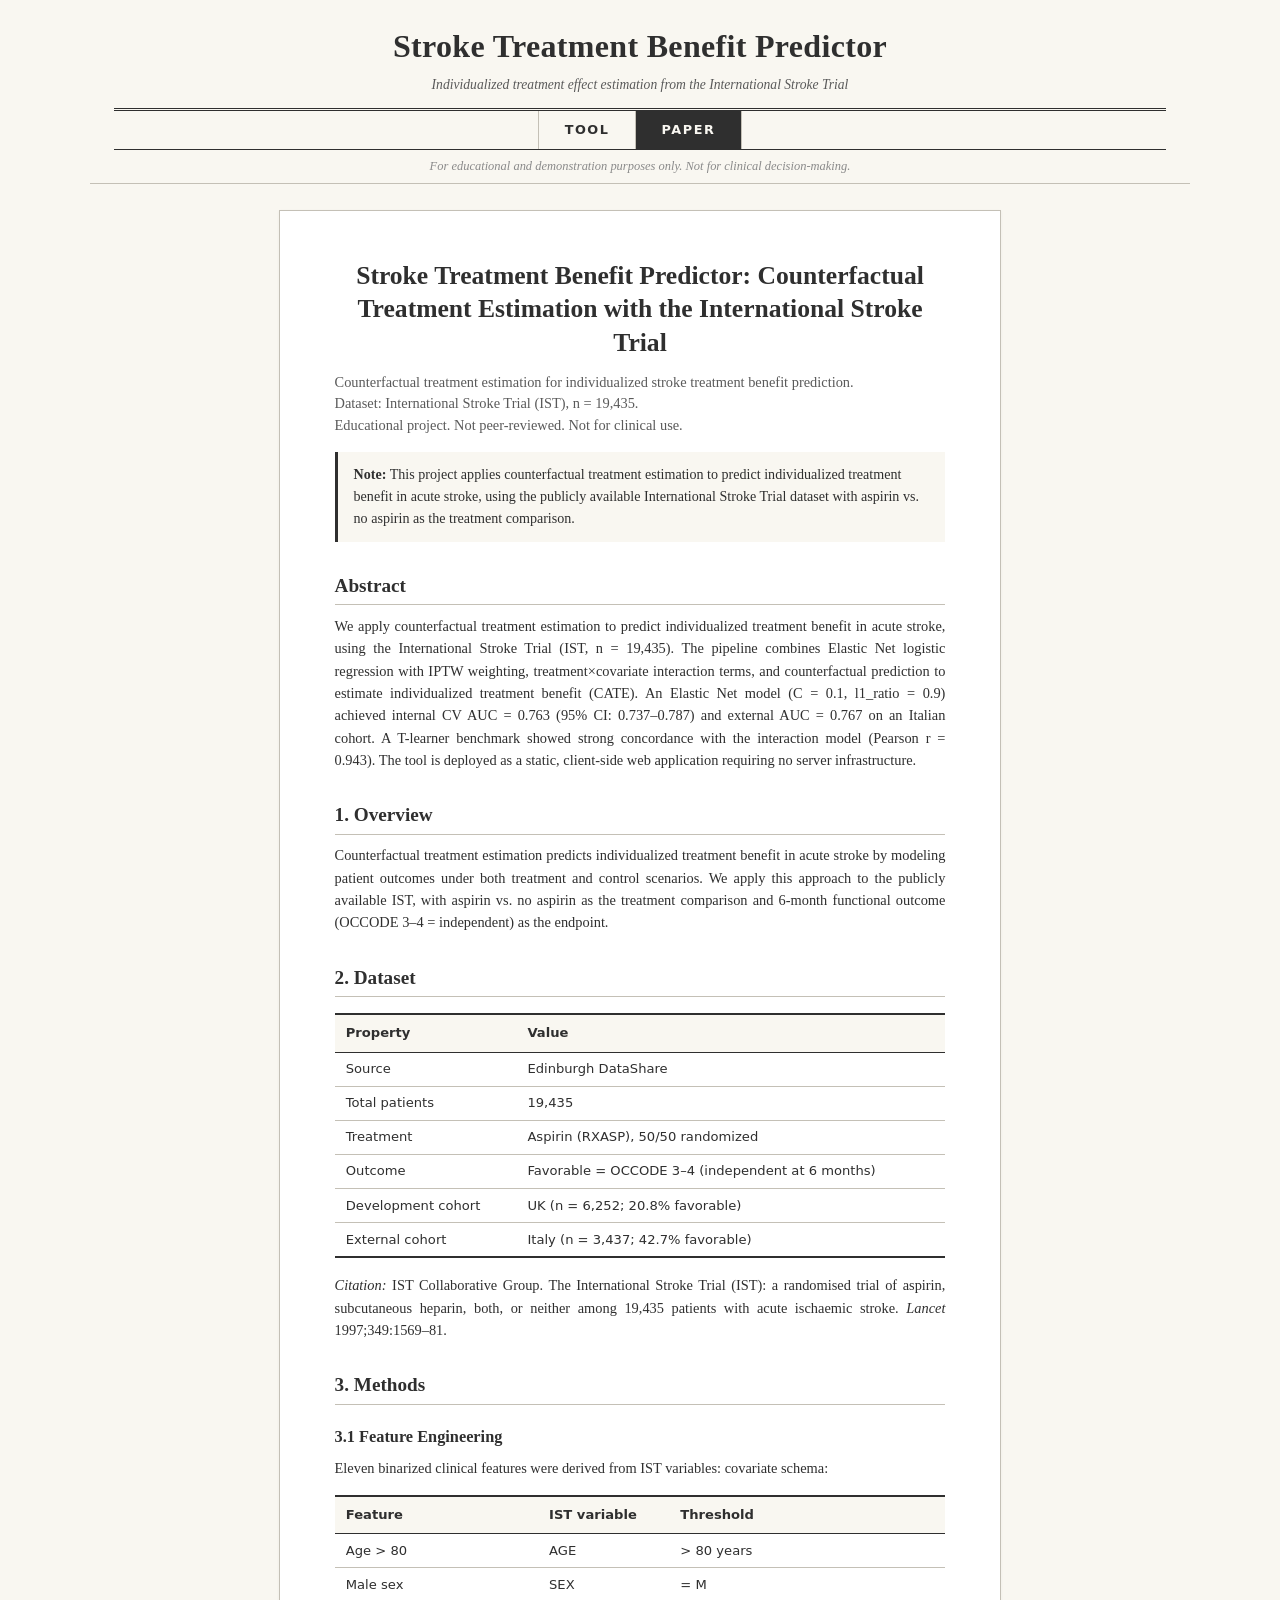
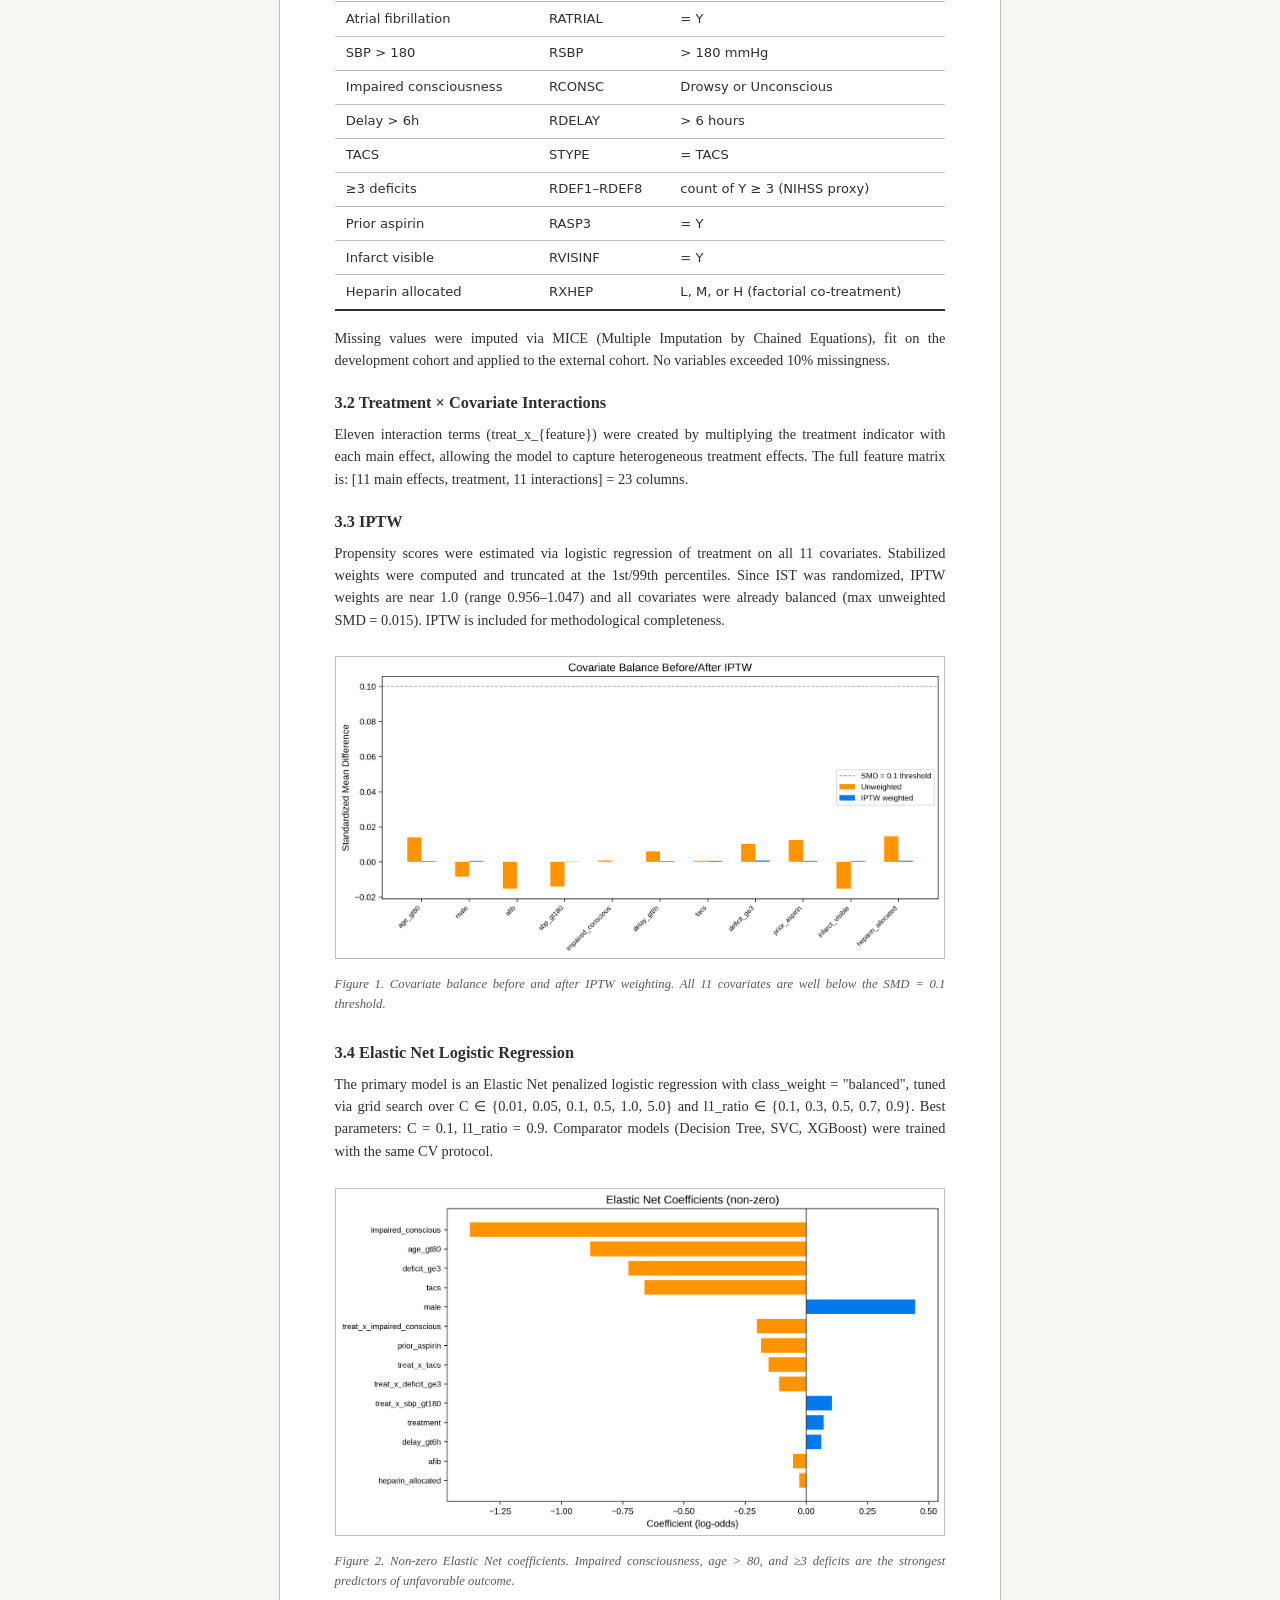
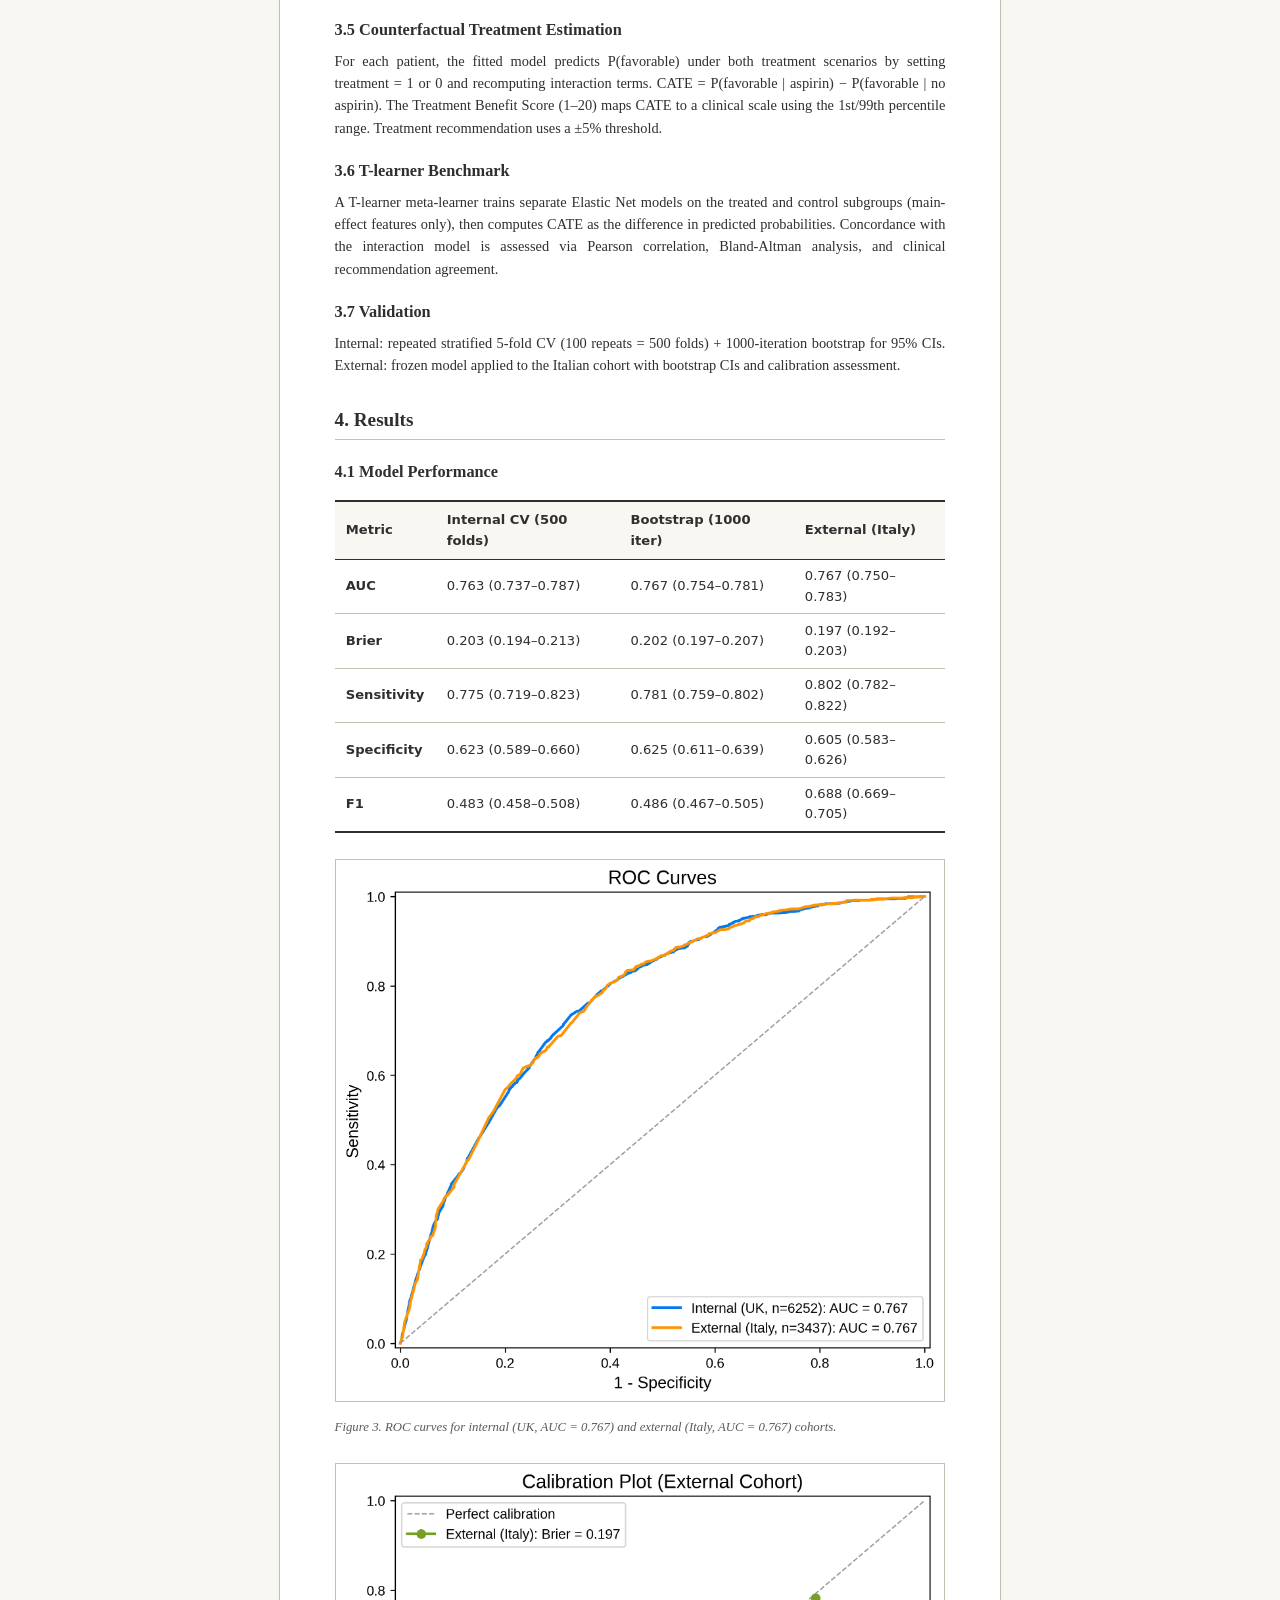
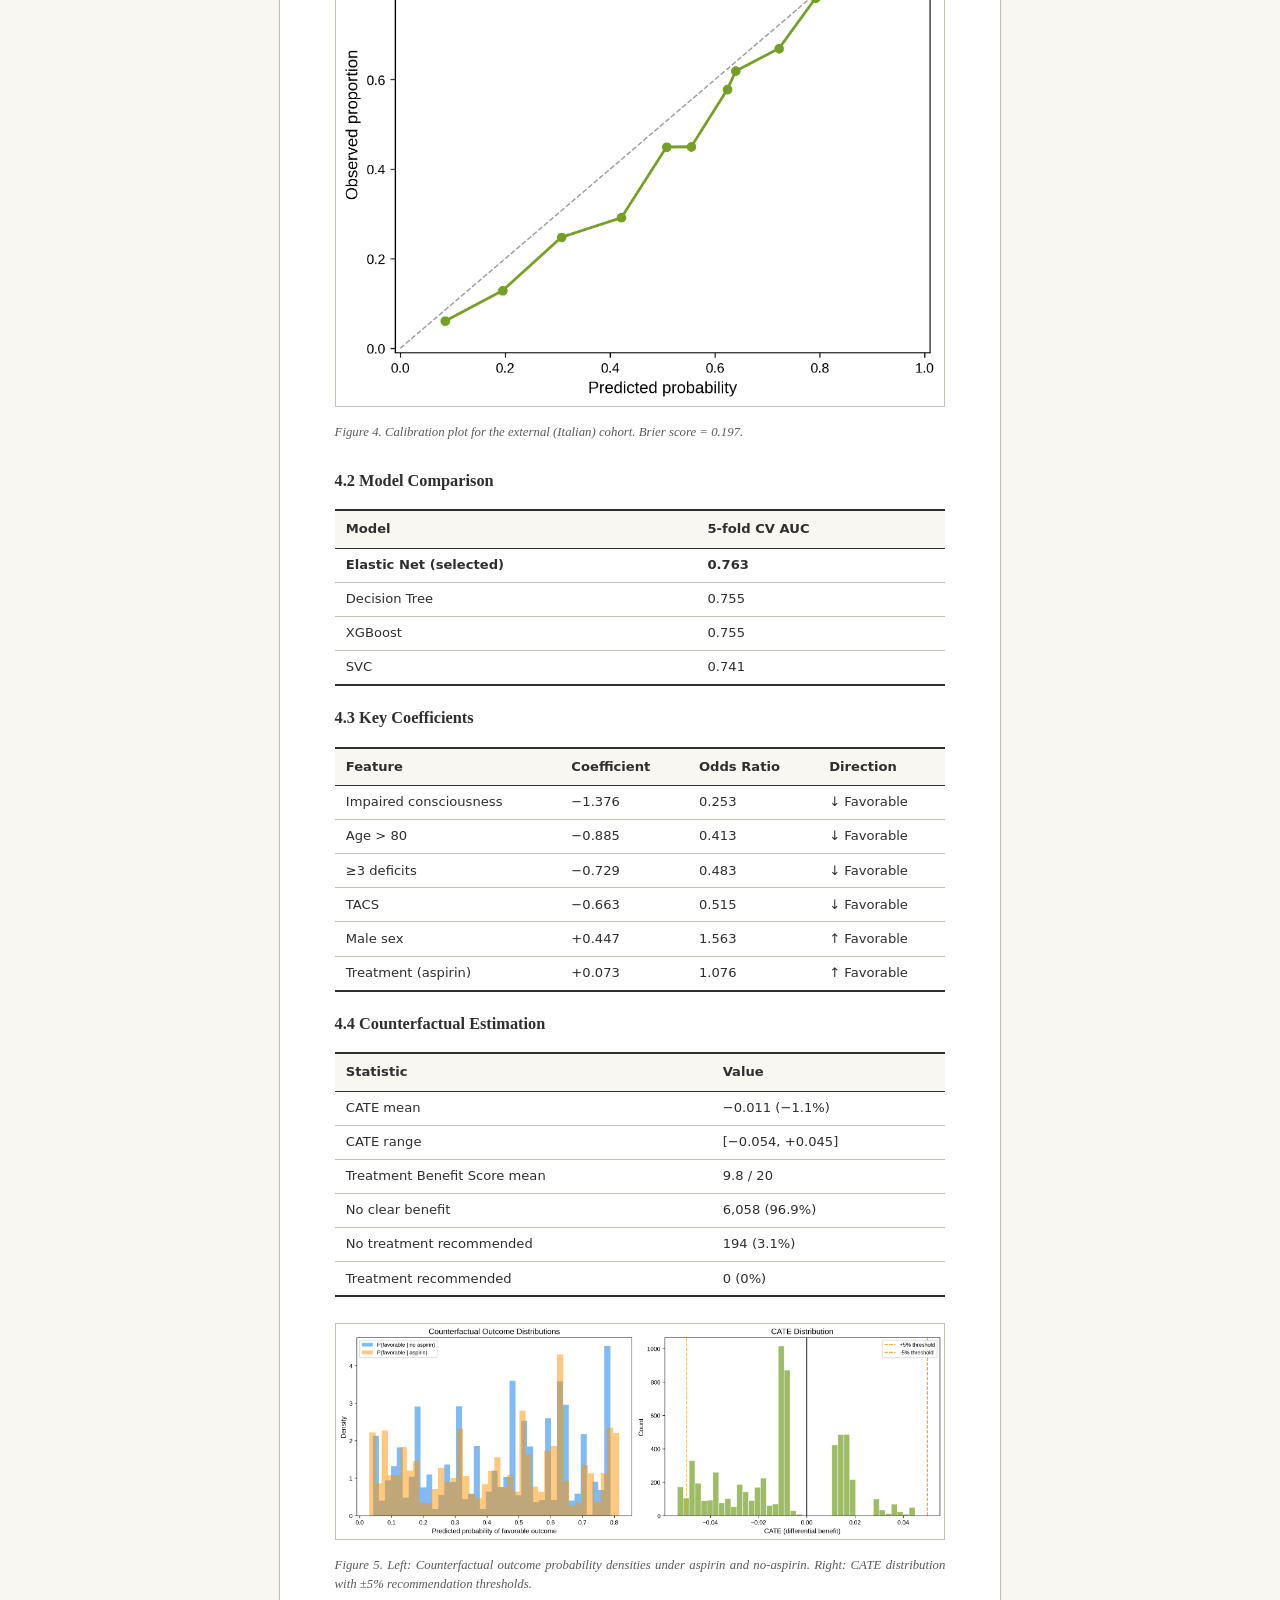
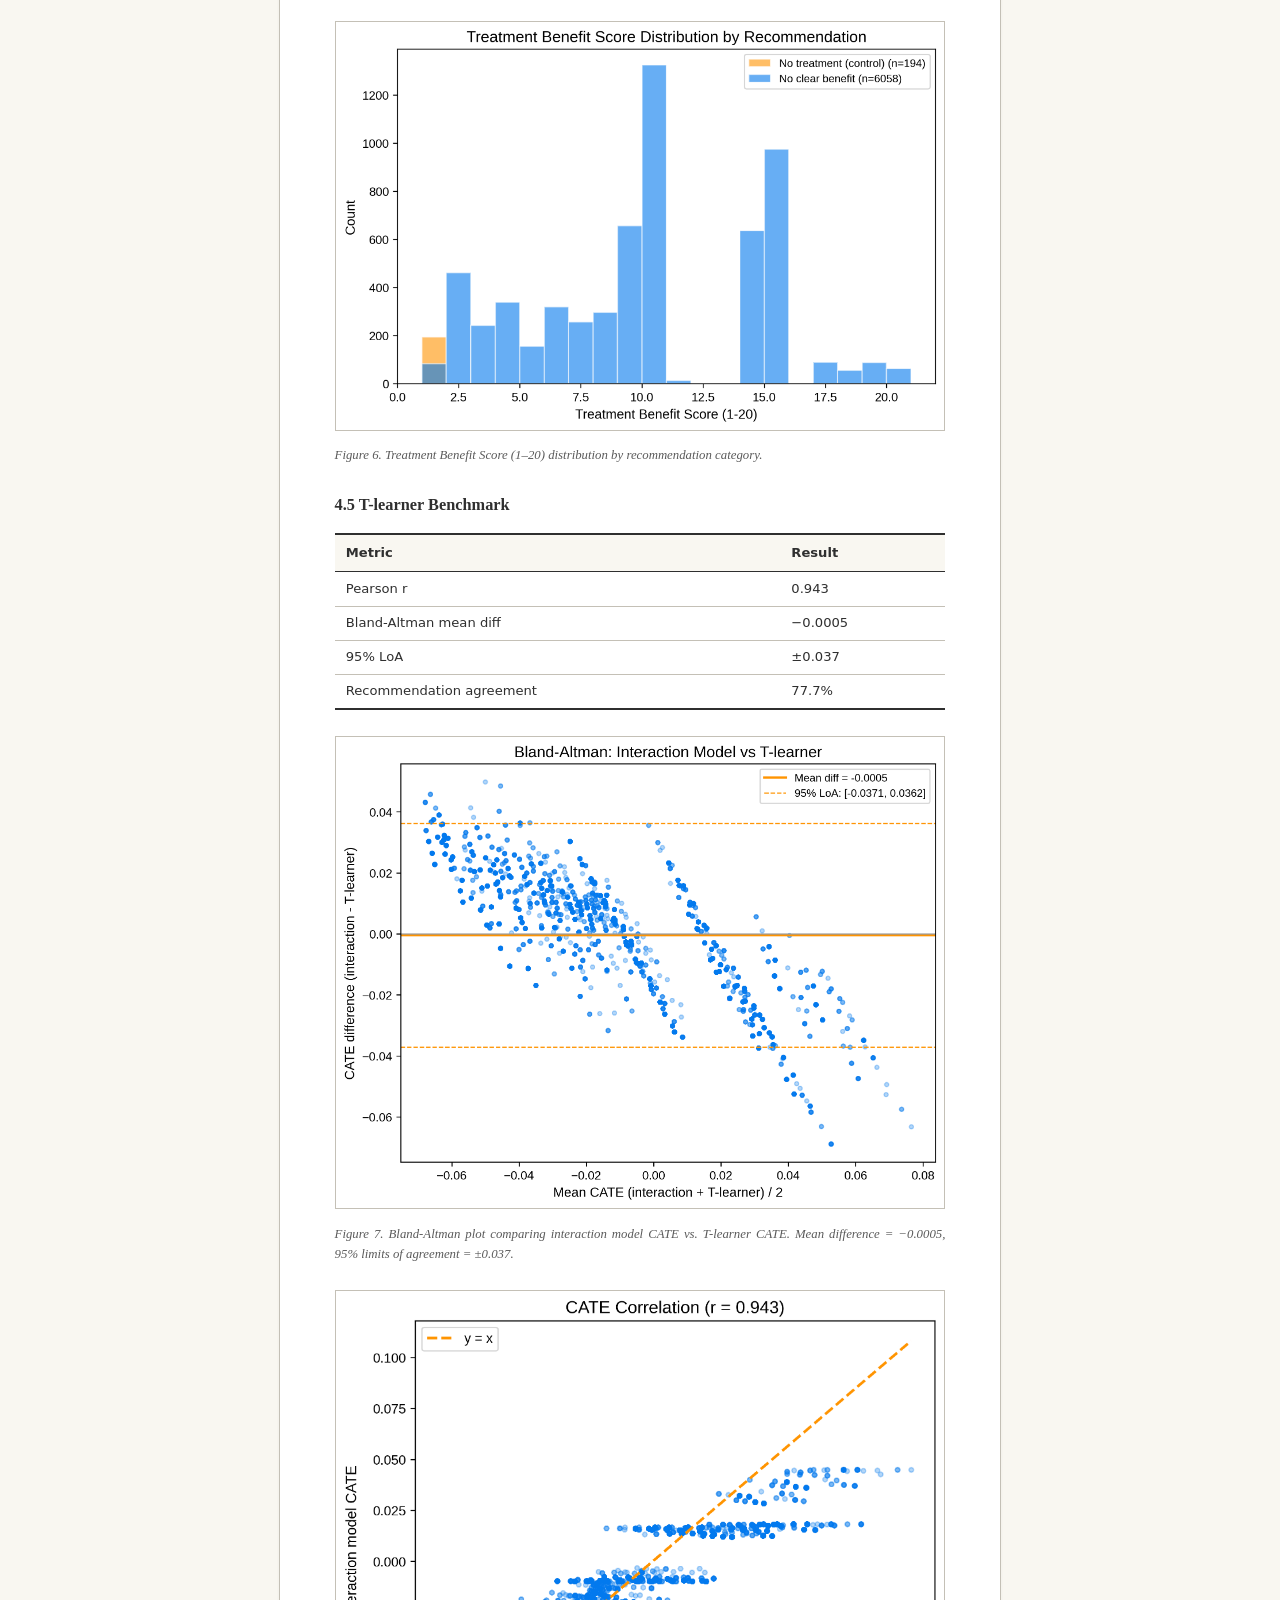
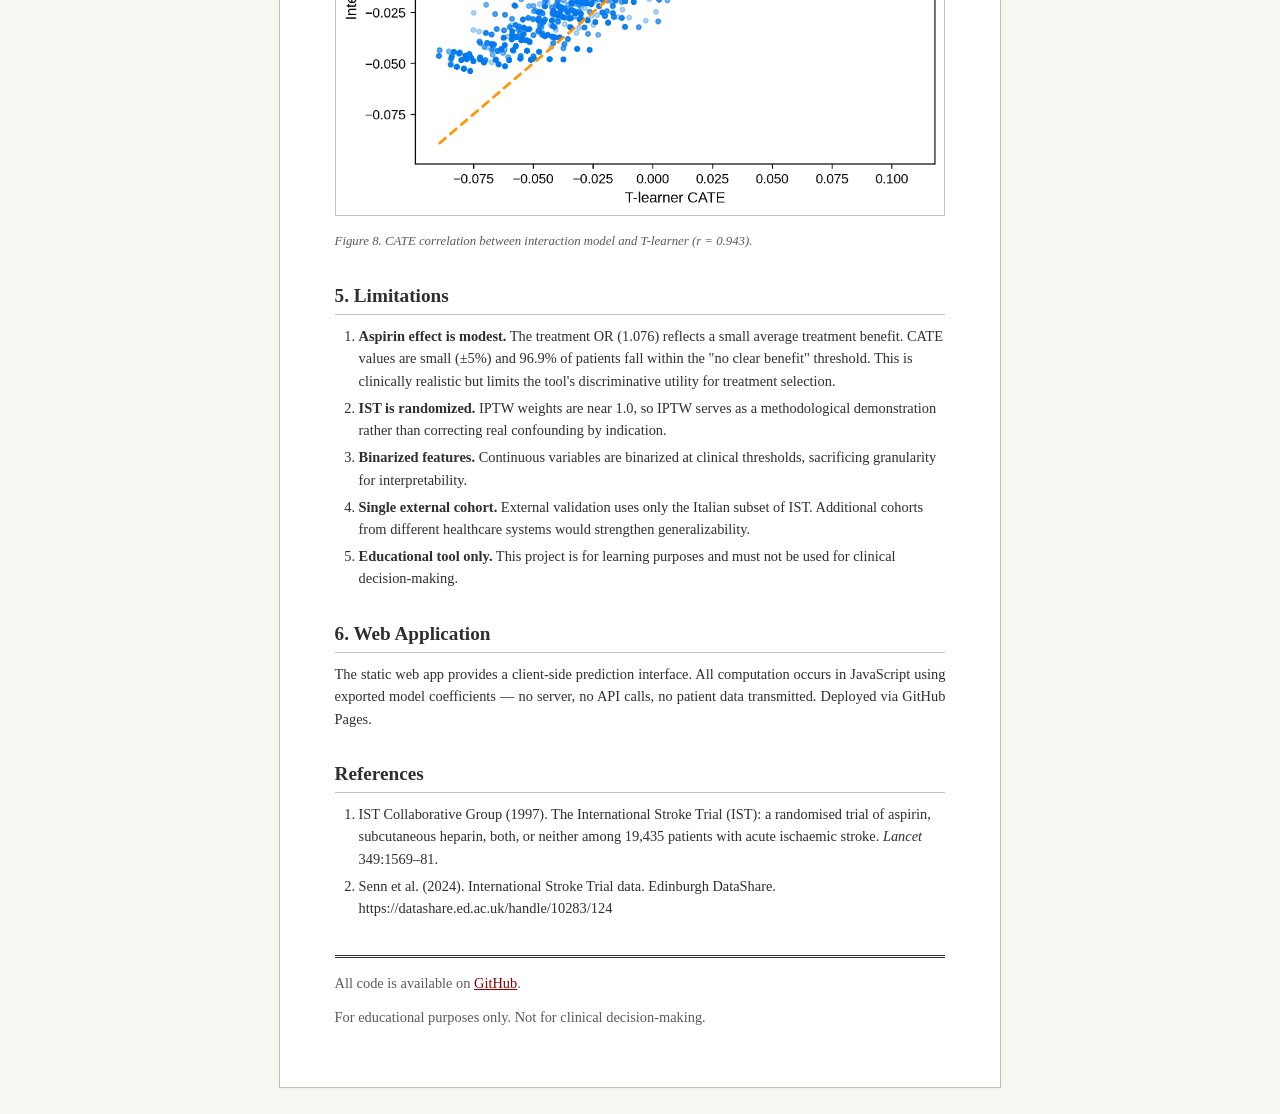
==== commit c7160e83: "Restyle site with newsprint typography and layout" ====
--- a/paper.html
+++ b/paper.html
@@ -8,9 +8,14 @@
 </head>
 <body>
 
+<!-- Masthead -->
+<header class="masthead">
+    <a href="index.html" class="masthead__title">Stroke Treatment Benefit Predictor</a>
+    <p class="masthead__tagline">Individualized treatment effect estimation from the International Stroke Trial</p>
+</header>
+
 <!-- Navigation -->
 <nav class="navbar">
-    <a href="index.html" class="nav-brand">Stroke Treatment Benefit Predictor</a>
     <ul class="nav-links">
         <li><a href="index.html">Tool</a></li>
         <li><a href="paper.html" class="active">Paper</a></li>
@@ -18,7 +23,7 @@
 </nav>
 
 <!-- Educational notice -->
-<div class="notice-bar">For educational purposes only</div>
+<div class="notice-bar">For educational and demonstration purposes only. Not for clinical decision-making.</div>
 
 <!-- Paper -->
 <div class="paper-container">
--- a/style.css
+++ b/style.css
@@ -1,420 +1,516 @@
 :root {
-    --bg: #FAF9F3;
-    --card-bg: #ECE9E2;
-    --primary: #0279EE;
-    --accent: #FF9400;
-    --green: #75A025;
-    --pink: #FD9BED;
-    --text: #1a1a1a;
-    --text-muted: #666;
-    --border: #d0d0d0;
-    --radius: 8px;
-    --nav-height: 56px;
-}
-
-* { margin: 0; padding: 0; box-sizing: border-box; }
+  --paper: #f9f7f1;
+  --paper-dark: #eae6da;
+  --ink: #2f2f2f;
+  --ink-light: #5a5a5a;
+  --ink-faint: #8a8a8a;
+  --rule: #2f2f2f;
+  --rule-light: #c4c0b6;
+  --accent: #8b0000;
+  --white: #ffffff;
+
+  --font-head: 'Times New Roman', Times, Georgia, serif;
+  --font-body: Georgia, 'Times New Roman', serif;
+  --font-sans: 'Source Sans 3', 'Segoe UI', system-ui, -apple-system, sans-serif;
+}
+
+* { box-sizing: border-box; margin: 0; padding: 0; }
 
 body {
-    font-family: 'Segoe UI', 'Liberation Sans', Arial, sans-serif;
-    background: var(--bg);
-    color: var(--text);
-    line-height: 1.6;
-    padding-top: var(--nav-height);
-}
-
-/* ---- Navigation bar ---- */
+  font-family: var(--font-body);
+  background-color: var(--paper);
+  color: var(--ink);
+  line-height: 1.55;
+  min-height: 100vh;
+}
+
+/* ---- Masthead ---- */
+.masthead {
+  max-width: 1100px;
+  margin: 0 auto;
+  padding: 1.4rem 1.5rem 0;
+  text-align: center;
+}
+
+.masthead__title {
+  font-family: var(--font-head);
+  font-size: 2rem;
+  font-weight: 700;
+  letter-spacing: 0.01em;
+  color: var(--ink);
+  text-decoration: none;
+}
+
+.masthead__tagline {
+  font-family: var(--font-body);
+  font-style: italic;
+  font-size: 0.85rem;
+  color: var(--ink-light);
+  margin-top: 0.15rem;
+}
+
+/* ---- Navigation ---- */
 .navbar {
-    position: fixed;
-    top: 0; left: 0; right: 0;
-    height: var(--nav-height);
-    background: white;
-    border-bottom: 1px solid var(--border);
-    display: flex;
-    align-items: center;
-    justify-content: space-between;
-    padding: 0 1.5rem;
-    z-index: 1000;
-    box-shadow: 0 1px 3px rgba(0,0,0,0.06);
-}
-
-.nav-brand {
-    font-size: 0.95rem;
-    font-weight: 700;
-    color: var(--primary);
-    text-decoration: none;
-    white-space: nowrap;
+  max-width: 1100px;
+  margin: 0.8rem auto 0;
+  padding: 0 1.5rem;
 }
 
 .nav-links {
-    display: flex;
-    gap: 0.25rem;
-    list-style: none;
+  display: flex;
+  justify-content: center;
+  list-style: none;
+  border-top: 3px double var(--rule);
+  border-bottom: 1px solid var(--rule);
 }
 
 .nav-links a {
-    text-decoration: none;
-    color: var(--text-muted);
-    font-size: 0.9rem;
-    font-weight: 600;
-    padding: 0.4rem 0.9rem;
-    border-radius: 6px;
-    transition: all 0.2s;
-}
-
-.nav-links a:hover {
-    background: var(--card-bg);
-    color: var(--text);
-}
-
-.nav-links a.active {
-    background: var(--primary);
-    color: white;
-}
-
-/* Educational notice bar */
+  display: block;
+  color: var(--ink);
+  text-decoration: none;
+  font-family: var(--font-sans);
+  font-weight: 600;
+  font-size: 0.8rem;
+  text-transform: uppercase;
+  letter-spacing: 0.12em;
+  padding: 0.55rem 1.6rem;
+  border-right: 1px solid var(--rule-light);
+  transition: all 0.15s ease;
+}
+
+.nav-links li:first-child a { border-left: 1px solid var(--rule-light); }
+
+.nav-links a:hover { color: var(--accent); background: var(--paper-dark); }
+.nav-links a.active { background: var(--ink); color: var(--paper); }
+
+/* ---- Notice bar ---- */
 .notice-bar {
-    background: #fcf8e3;
-    border-bottom: 1px solid #faebcc;
-    text-align: center;
-    padding: 0.4rem 1rem;
-    font-size: 0.8rem;
-    color: #8a6d3b;
-    font-weight: 600;
-    letter-spacing: 0.02em;
+  max-width: 1100px;
+  margin: 0 auto;
+  padding: 0.45rem 1.5rem;
+  text-align: center;
+  font-family: var(--font-body);
+  font-style: italic;
+  font-size: 0.78rem;
+  color: var(--ink-faint);
+  border-bottom: 1px solid var(--rule-light);
 }
 
 /* ---- Tool page ---- */
 .tool-container {
-    max-width: 900px;
-    margin: 1.5rem auto;
-    padding: 0 1rem;
+  max-width: 860px;
+  margin: 1.6rem auto;
+  padding: 0 1.2rem;
 }
 
 .tool-card {
-    background: white;
-    border-radius: var(--radius);
-    padding: 1.75rem;
-    box-shadow: 0 1px 4px rgba(0,0,0,0.08);
-    margin-bottom: 1.5rem;
+  background: var(--white);
+  border: 1px solid var(--rule-light);
+  padding: 1.6rem 1.8rem;
+  margin-bottom: 1.4rem;
+  box-shadow: 0 1px 3px rgba(0,0,0,0.05);
 }
 
 .tool-card h2 {
-    font-size: 1.15rem;
-    color: var(--primary);
-    margin-bottom: 0.5rem;
+  font-family: var(--font-head);
+  font-size: 1.3rem;
+  font-weight: 700;
+  color: var(--ink);
+  padding-bottom: 0.4rem;
+  border-bottom: 1px solid var(--rule);
+  margin-bottom: 0.6rem;
 }
 
 .tool-card .hint {
-    font-size: 0.85rem;
-    color: var(--text-muted);
-    margin-bottom: 1rem;
+  font-family: var(--font-body);
+  font-style: italic;
+  font-size: 0.85rem;
+  color: var(--ink-light);
+  margin-bottom: 1.1rem;
 }
 
 .form-grid {
-    display: grid;
-    grid-template-columns: 1fr 1fr 1fr;
-    gap: 0.75rem;
+  display: grid;
+  grid-template-columns: 1fr 1fr 1fr;
+  gap: 0.85rem;
 }
 
 .form-group { display: flex; flex-direction: column; }
-.form-group label { font-size: 0.82rem; font-weight: 600; margin-bottom: 0.25rem; }
+
+.form-group label {
+  font-family: var(--font-sans);
+  font-size: 0.72rem;
+  font-weight: 700;
+  text-transform: uppercase;
+  letter-spacing: 0.06em;
+  color: var(--ink-light);
+  margin-bottom: 0.3rem;
+}
+
 .form-group input, .form-group select {
-    padding: 0.45rem 0.6rem;
-    border: 1px solid var(--border);
-    border-radius: 5px;
-    font-size: 0.9rem;
-    background: #fafafa;
-}
+  font-family: var(--font-body);
+  padding: 0.45rem 0.6rem;
+  border: 1px solid var(--rule-light);
+  border-radius: 0;
+  font-size: 0.92rem;
+  background: var(--paper);
+  color: var(--ink);
+}
+
 .form-group input:focus, .form-group select:focus {
-    outline: none;
-    border-color: var(--primary);
-    background: white;
+  outline: none;
+  border-color: var(--ink);
+  background: var(--white);
 }
 
 .section-label {
-    font-size: 0.9rem;
-    font-weight: 700;
-    margin: 1.25rem 0 0.5rem;
-    color: var(--text);
+  font-family: var(--font-head);
+  font-size: 1rem;
+  font-weight: 700;
+  margin: 1.3rem 0 0.55rem;
+  color: var(--ink);
 }
 
 .checkbox-grid {
-    display: grid;
-    grid-template-columns: 1fr 1fr 1fr 1fr;
-    gap: 0.5rem;
-}
+  display: grid;
+  grid-template-columns: 1fr 1fr 1fr 1fr;
+  gap: 0.45rem;
+}
+
 .checkbox-grid label {
-    font-size: 0.82rem;
-    display: flex;
-    align-items: center;
-    gap: 0.4rem;
-    cursor: pointer;
-    padding: 0.3rem 0.5rem;
-    border-radius: 5px;
-    border: 1px solid var(--border);
-    background: #fafafa;
-}
-.checkbox-grid label:hover {
-    background: var(--card-bg);
-}
-.checkbox-grid input { width: 16px; height: 16px; cursor: pointer; }
+  font-family: var(--font-sans);
+  font-size: 0.8rem;
+  display: flex;
+  align-items: center;
+  gap: 0.4rem;
+  cursor: pointer;
+  padding: 0.35rem 0.55rem;
+  border: 1px solid var(--rule-light);
+  background: var(--paper);
+  color: var(--ink);
+}
+
+.checkbox-grid label:hover { background: var(--paper-dark); }
+.checkbox-grid input { width: 15px; height: 15px; cursor: pointer; accent-color: var(--ink); }
 
 .btn-row {
-    display: flex;
-    gap: 0.75rem;
-    margin-top: 1.25rem;
+  display: flex;
+  gap: 0.75rem;
+  margin-top: 1.4rem;
 }
 
 .calc-btn {
-    flex: 1;
-    padding: 0.75rem;
-    background: var(--primary);
-    color: white;
-    border: none;
-    border-radius: var(--radius);
-    font-size: 1rem;
-    font-weight: 600;
-    cursor: pointer;
-    transition: background 0.2s;
-}
-.calc-btn:hover { background: #0160c0; }
+  flex: 1;
+  padding: 0.7rem;
+  background: var(--ink);
+  color: var(--paper);
+  border: none;
+  border-radius: 0;
+  font-family: var(--font-sans);
+  font-size: 0.85rem;
+  font-weight: 700;
+  text-transform: uppercase;
+  letter-spacing: 0.1em;
+  cursor: pointer;
+  transition: background 0.15s;
+}
+
+.calc-btn:hover { background: var(--accent); }
 
 .sample-btn {
-    padding: 0.75rem 1.25rem;
-    background: white;
-    color: var(--primary);
-    border: 1px solid var(--primary);
-    border-radius: var(--radius);
-    font-size: 0.9rem;
-    font-weight: 600;
-    cursor: pointer;
-    transition: all 0.2s;
-}
-.sample-btn:hover { background: #eef5ff; }
-
-/* Results */
-.result-card {
-    background: var(--card-bg);
-    border-radius: var(--radius);
-    padding: 1rem 1.25rem;
-    margin-bottom: 1rem;
-}
-.result-card h3 { font-size: 0.95rem; margin-bottom: 0.75rem; }
-
-.prob-bars { margin-top: 0.5rem; }
-.prob-row { display: flex; align-items: center; margin-bottom: 0.75rem; }
-.prob-label { width: 220px; font-size: 0.85rem; font-weight: 600; }
+  padding: 0.7rem 1.3rem;
+  background: var(--white);
+  color: var(--ink);
+  border: 1px solid var(--ink);
+  border-radius: 0;
+  font-family: var(--font-sans);
+  font-size: 0.8rem;
+  font-weight: 600;
+  text-transform: uppercase;
+  letter-spacing: 0.08em;
+  cursor: pointer;
+  transition: all 0.15s;
+}
+
+.sample-btn:hover { background: var(--paper-dark); }
+
+/* ---- Results ---- */
+.prob-bars { margin-top: 0.6rem; }
+.prob-row { display: flex; align-items: center; margin-bottom: 0.8rem; }
+
+.prob-label {
+  width: 230px;
+  font-family: var(--font-sans);
+  font-size: 0.8rem;
+  font-weight: 600;
+  color: var(--ink);
+}
+
 .prob-bar-container {
-    flex: 1; height: 28px; background: #ddd;
-    border-radius: 5px; position: relative; overflow: hidden;
-}
-.prob-bar { height: 100%; border-radius: 5px; transition: width 0.5s ease; }
-.prob-bar.treated { background: var(--primary); }
-.prob-bar.control { background: var(--accent); }
+  flex: 1;
+  height: 26px;
+  background: var(--paper-dark);
+  border: 1px solid var(--rule-light);
+  position: relative;
+  overflow: hidden;
+}
+
+.prob-bar { height: 100%; transition: width 0.5s ease; }
+.prob-bar.treated { background: var(--ink); }
+.prob-bar.control { background: var(--ink-faint); }
+
 .prob-value {
-    position: absolute; right: 8px; top: 5px;
-    font-size: 0.8rem; font-weight: 700; color: white;
-    text-shadow: 0 1px 2px rgba(0,0,0,0.5);
+  position: absolute;
+  right: 8px;
+  top: 4px;
+  font-family: var(--font-sans);
+  font-size: 0.78rem;
+  font-weight: 700;
+  color: var(--white);
+  text-shadow: 0 1px 2px rgba(0,0,0,0.55);
 }
 
 .metric-row {
-    display: flex; justify-content: space-between;
-    padding: 0.45rem 0; border-bottom: 1px solid var(--border);
-}
+  display: flex;
+  justify-content: space-between;
+  padding: 0.5rem 0;
+  border-bottom: 1px solid var(--rule-light);
+}
+
 .metric-row:last-child { border-bottom: none; }
-.metric-label { font-size: 0.85rem; }
-.metric-value { font-weight: 700; font-size: 0.95rem; }
-
-.recommendation { text-align: center; padding: 1.25rem; }
-.recommendation h3 { margin-bottom: 0.5rem; }
-#rec-text { font-size: 1.15rem; font-weight: 700; margin-bottom: 0.25rem; }
-.rec-detail { font-size: 0.8rem; color: var(--text-muted); }
-.rec-treat { border-left: 4px solid var(--green); }
+.metric-label { font-family: var(--font-body); font-size: 0.9rem; }
+.metric-value { font-family: var(--font-head); font-weight: 700; font-size: 1rem; }
+
+.recommendation { text-align: center; padding: 1.1rem; }
+.recommendation h3 {
+  font-family: var(--font-sans);
+  font-size: 0.75rem;
+  text-transform: uppercase;
+  letter-spacing: 0.12em;
+  color: var(--ink-light);
+  margin-bottom: 0.5rem;
+}
+
+#rec-text {
+  font-family: var(--font-head);
+  font-size: 1.35rem;
+  font-weight: 700;
+  margin-bottom: 0.3rem;
+}
+
+.rec-detail {
+  font-family: var(--font-body);
+  font-style: italic;
+  font-size: 0.82rem;
+  color: var(--ink-light);
+}
+
+.rec-treat { border-left: 4px solid var(--ink); }
 .rec-control { border-left: 4px solid var(--accent); }
-.rec-neutral { border-left: 4px solid var(--text-muted); }
-
-/* ---- Paper page (arXiv style) ---- */
+.rec-neutral { border-left: 4px solid var(--rule-light); }
+
+/* ---- Paper page ---- */
 .paper-container {
-    max-width: 780px;
-    margin: 1.5rem auto;
-    padding: 0 1rem;
+  max-width: 760px;
+  margin: 1.6rem auto;
+  padding: 0 1.2rem;
 }
 
 .paper {
-    background: white;
-    border-radius: var(--radius);
-    padding: 3rem 3.5rem;
-    box-shadow: 0 1px 4px rgba(0,0,0,0.08);
+  background: var(--white);
+  border: 1px solid var(--rule-light);
+  padding: 3rem 3.4rem;
+  box-shadow: 0 1px 3px rgba(0,0,0,0.05);
 }
 
 .paper-title {
-    font-size: 1.45rem;
-    font-weight: 700;
-    text-align: center;
-    line-height: 1.35;
-    margin-bottom: 0.75rem;
+  font-family: var(--font-head);
+  font-size: 1.6rem;
+  font-weight: 700;
+  text-align: center;
+  line-height: 1.3;
+  margin-bottom: 0.8rem;
 }
 
 .paper-authors {
-    text-align: center;
-    font-size: 0.95rem;
-    margin-bottom: 0.25rem;
-}
-
-.paper-affil {
-    text-align: center;
-    font-size: 0.8rem;
-    color: var(--text-muted);
-    margin-bottom: 0.25rem;
-}
-
-.paper-date {
-    text-align: center;
-    font-size: 0.8rem;
-    color: var(--text-muted);
-    margin-bottom: 1.5rem;
-}
+  font-family: var(--font-head);
+  text-align: center;
+  font-size: 1rem;
+  margin-bottom: 0.2rem;
+}
+
+.paper-affil, .paper-date {
+  text-align: center;
+  font-family: var(--font-body);
+  font-style: italic;
+  font-size: 0.82rem;
+  color: var(--ink-light);
+  margin-bottom: 0.2rem;
+}
+
+.paper-date { margin-bottom: 1.4rem; }
 
 .paper-meta {
-    text-align: center;
-    font-size: 0.85rem;
-    color: var(--text-muted);
-    margin-bottom: 1.5rem;
-    line-height: 1.5;
-}
+  text-align: center;
+  font-family: var(--font-body);
+  font-size: 0.85rem;
+  color: var(--ink-light);
+  margin-bottom: 1.4rem;
+  line-height: 1.5;
+}
+
+.paper-abstract {
+  border-top: 2px solid var(--rule);
+  border-bottom: 1px solid var(--rule);
+  padding: 1rem 0.2rem;
+  margin-bottom: 1.8rem;
+}
+
+.paper-abstract h2 {
+  font-family: var(--font-sans);
+  font-size: 0.75rem;
+  text-transform: uppercase;
+  letter-spacing: 0.14em;
+  text-align: center;
+  border: none;
+  padding: 0;
+  margin-bottom: 0.6rem;
+  color: var(--ink);
+}
+
+.paper-abstract p {
+  font-size: 0.88rem;
+  text-align: justify;
+  margin-bottom: 0;
+}
+
+.paper h2 {
+  font-family: var(--font-head);
+  font-size: 1.2rem;
+  font-weight: 700;
+  color: var(--ink);
+  margin-top: 1.8rem;
+  margin-bottom: 0.6rem;
+  padding-bottom: 0.25rem;
+  border-bottom: 1px solid var(--rule-light);
+}
+
+.paper h3 {
+  font-family: var(--font-head);
+  font-size: 1.02rem;
+  font-weight: 700;
+  color: var(--ink);
+  margin-top: 1.2rem;
+  margin-bottom: 0.45rem;
+}
+
+.paper p {
+  font-size: 0.9rem;
+  margin-bottom: 0.7rem;
+  text-align: justify;
+}
+
+.paper ul, .paper ol {
+  font-size: 0.9rem;
+  margin-bottom: 0.7rem;
+  padding-left: 1.5rem;
+}
+
+.paper li { margin-bottom: 0.3rem; }
+
+.paper a { color: var(--accent); }
 
 .paper-callout {
-    background: #f0f5ff;
-    border-left: 3px solid var(--primary);
-    padding: 0.75rem 1rem;
-    margin: 1rem 0;
-    font-size: 0.88rem;
-    border-radius: 4px;
-}
-
-.paper-abstract {
-    background: #f8f8f8;
-    border: 1px solid #e8e8e8;
-    border-radius: var(--radius);
-    padding: 1.25rem 1.5rem;
-    margin-bottom: 2rem;
-}
-
-.paper-abstract h2 {
-    font-size: 0.95rem;
-    margin-bottom: 0.5rem;
-    border: none;
-    padding: 0;
-}
-
-.paper-abstract p {
-    font-size: 0.88rem;
-    text-align: justify;
-    margin-bottom: 0;
-}
-
-.paper h2 {
-    font-size: 1.1rem;
-    color: var(--text);
-    margin-top: 1.75rem;
-    margin-bottom: 0.6rem;
-    padding-bottom: 0.3rem;
-    border-bottom: 1px solid #e0e0e0;
-}
-
-.paper h3 {
-    font-size: 0.98rem;
-    color: var(--text);
-    margin-top: 1.25rem;
-    margin-bottom: 0.5rem;
-}
-
-.paper p {
-    font-size: 0.9rem;
-    margin-bottom: 0.7rem;
-    text-align: justify;
-}
-
-.paper ul, .paper ol {
-    font-size: 0.9rem;
-    margin-bottom: 0.7rem;
-    padding-left: 1.5rem;
-}
-.paper li { margin-bottom: 0.3rem; }
+  background: var(--paper);
+  border-left: 3px solid var(--ink);
+  padding: 0.75rem 1rem;
+  margin: 1rem 0;
+  font-size: 0.88rem;
+}
 
 .paper-table {
-    width: 100%;
-    border-collapse: collapse;
-    margin: 1rem 0;
-    font-size: 0.83rem;
+  width: 100%;
+  border-collapse: collapse;
+  margin: 1rem 0;
+  font-family: var(--font-sans);
+  font-size: 0.82rem;
 }
 
 .paper-table th {
-    background: #f0f0f0;
-    padding: 0.5rem 0.75rem;
-    text-align: left;
-    font-weight: 600;
-    border-bottom: 2px solid #ccc;
+  background: var(--paper);
+  padding: 0.5rem 0.7rem;
+  text-align: left;
+  font-weight: 700;
+  border-top: 2px solid var(--rule);
+  border-bottom: 1px solid var(--rule);
 }
 
 .paper-table td {
-    padding: 0.4rem 0.75rem;
-    border-bottom: 1px solid #e8e8e8;
-}
-.paper-table tr:last-child td { border-bottom: none; }
+  padding: 0.4rem 0.7rem;
+  border-bottom: 1px solid var(--rule-light);
+}
+
+.paper-table tr:last-child td { border-bottom: 2px solid var(--rule); }
 
 .table-caption {
-    font-size: 0.8rem;
-    color: var(--text-muted);
-    margin-bottom: 0.5rem;
-    font-style: italic;
-}
-
-.paper-figure {
-    margin: 1.5rem 0;
-    text-align: center;
-}
+  font-family: var(--font-body);
+  font-size: 0.82rem;
+  color: var(--ink-light);
+  margin-bottom: 0.4rem;
+  font-style: italic;
+}
+
+.paper-figure { margin: 1.6rem 0; text-align: center; }
+
 .paper-figure img {
-    max-width: 100%;
-    border-radius: var(--radius);
-    box-shadow: 0 1px 4px rgba(0,0,0,0.1);
-}
+  max-width: 100%;
+  border: 1px solid var(--rule-light);
+}
+
 .paper-figure figcaption {
-    font-size: 0.8rem;
-    color: var(--text-muted);
-    margin-top: 0.5rem;
-    font-style: italic;
+  font-family: var(--font-body);
+  font-size: 0.8rem;
+  color: var(--ink-light);
+  margin-top: 0.5rem;
+  font-style: italic;
+  text-align: justify;
 }
 
 .paper-footer {
-    margin-top: 2.5rem;
-    padding-top: 1rem;
-    border-top: 1px solid var(--border);
-    font-size: 0.8rem;
-    color: var(--text-muted);
-    text-align: center;
+  margin-top: 2.2rem;
+  padding-top: 0.9rem;
+  border-top: 3px double var(--rule);
+  font-size: 0.8rem;
+  color: var(--ink-light);
+  text-align: center;
 }
 
 /* ---- Shared footer ---- */
 .site-footer {
-    max-width: 900px;
-    margin: 1rem auto;
-    padding: 1rem;
-    font-size: 0.8rem;
-    color: var(--text-muted);
-    text-align: center;
-}
+  max-width: 1100px;
+  margin: 1rem auto 0;
+  padding: 0.7rem 1.5rem 1rem;
+  border-top: 1px solid var(--rule-light);
+  text-align: center;
+}
+
+.site-footer p {
+  font-family: var(--font-body);
+  font-size: 0.78rem;
+  color: var(--ink-faint);
+}
+
 .site-footer .disclaimer {
-    color: #8a6d3b;
-    font-weight: 600;
-    margin-top: 0.5rem;
+  font-style: italic;
+  color: var(--ink-light);
+  margin-top: 0.3rem;
 }
 
 @media (max-width: 768px) {
-    .form-grid { grid-template-columns: 1fr 1fr; }
-    .checkbox-grid { grid-template-columns: 1fr 1fr; }
-    .navbar { padding: 0 0.75rem; }
-    .nav-brand { font-size: 0.8rem; }
-    .nav-links a { padding: 0.3rem 0.5rem; font-size: 0.82rem; }
-    .paper { padding: 1.5rem 1.25rem; }
-}
+  .form-grid { grid-template-columns: 1fr 1fr; }
+  .checkbox-grid { grid-template-columns: 1fr 1fr; }
+  .masthead__title { font-size: 1.5rem; }
+  .nav-links a { padding: 0.5rem 0.9rem; font-size: 0.72rem; }
+  .paper { padding: 1.6rem 1.3rem; }
+  .prob-label { width: 150px; font-size: 0.72rem; }
+}
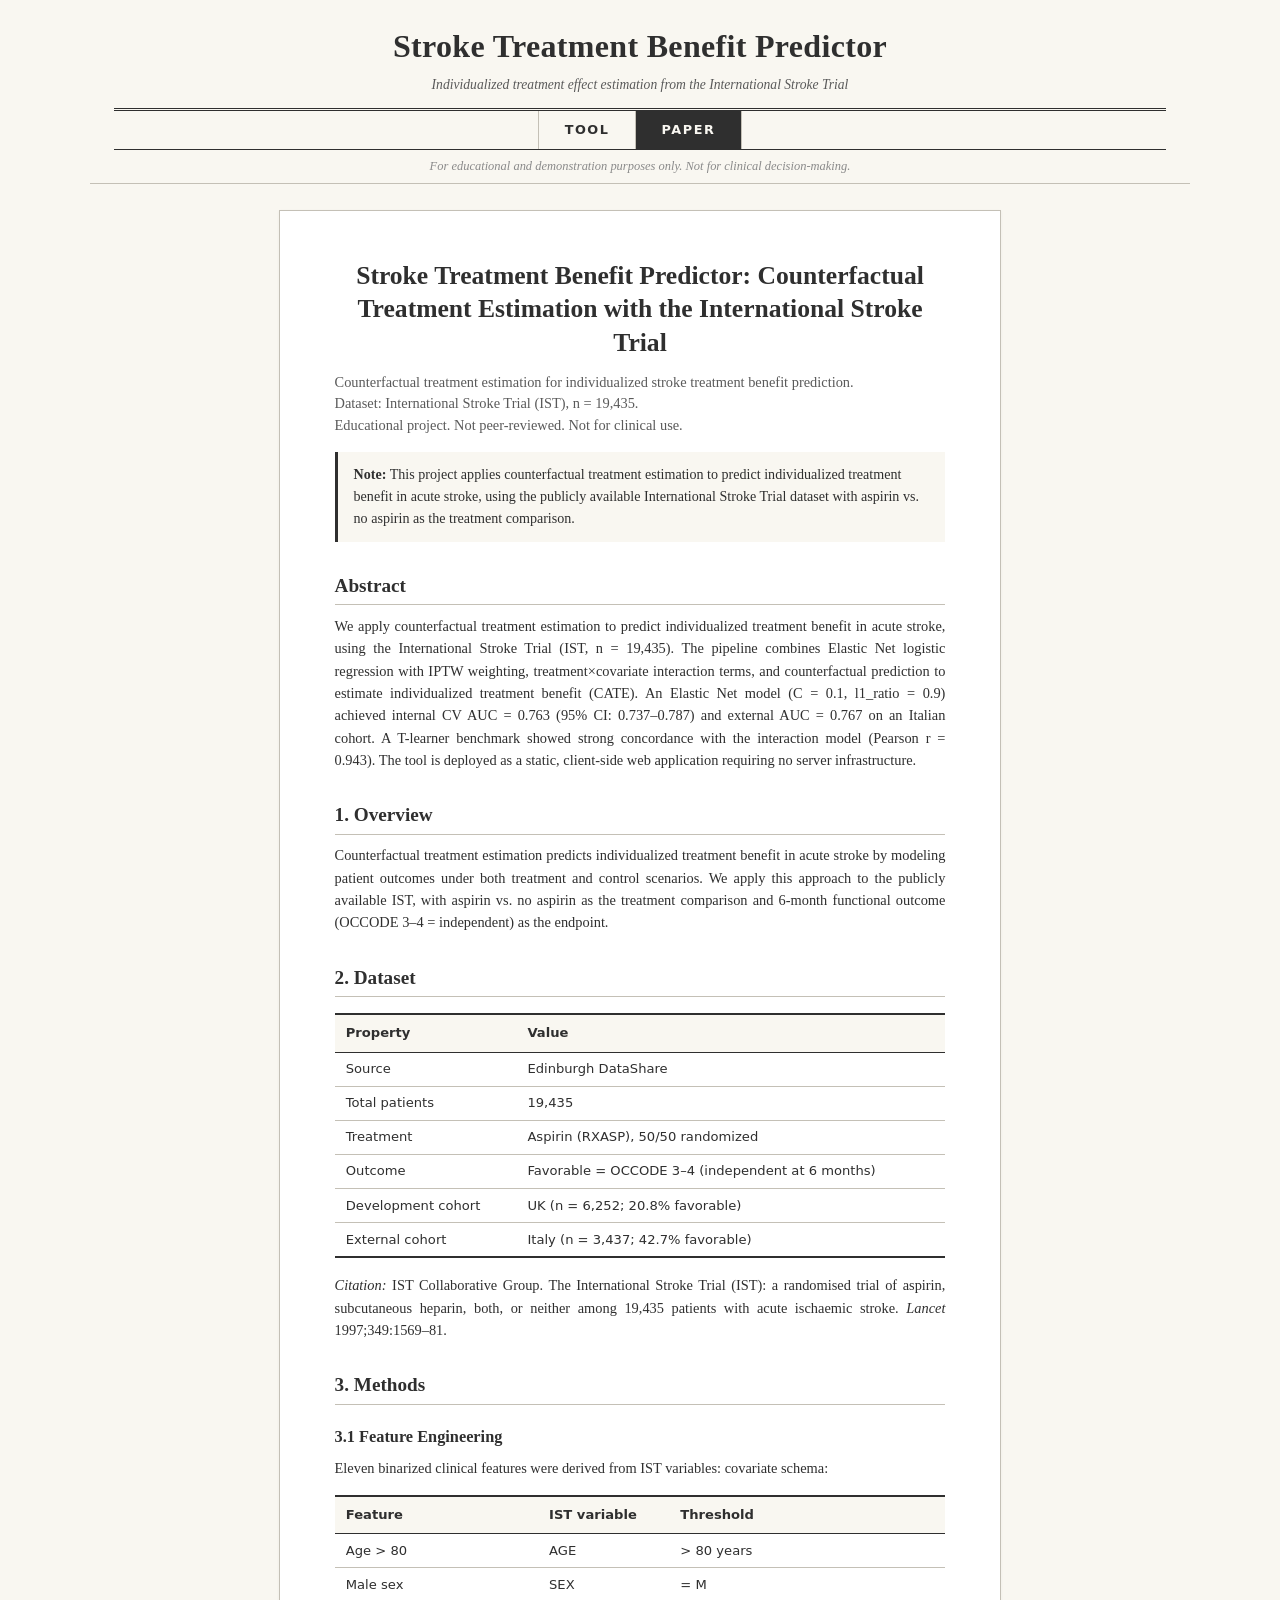
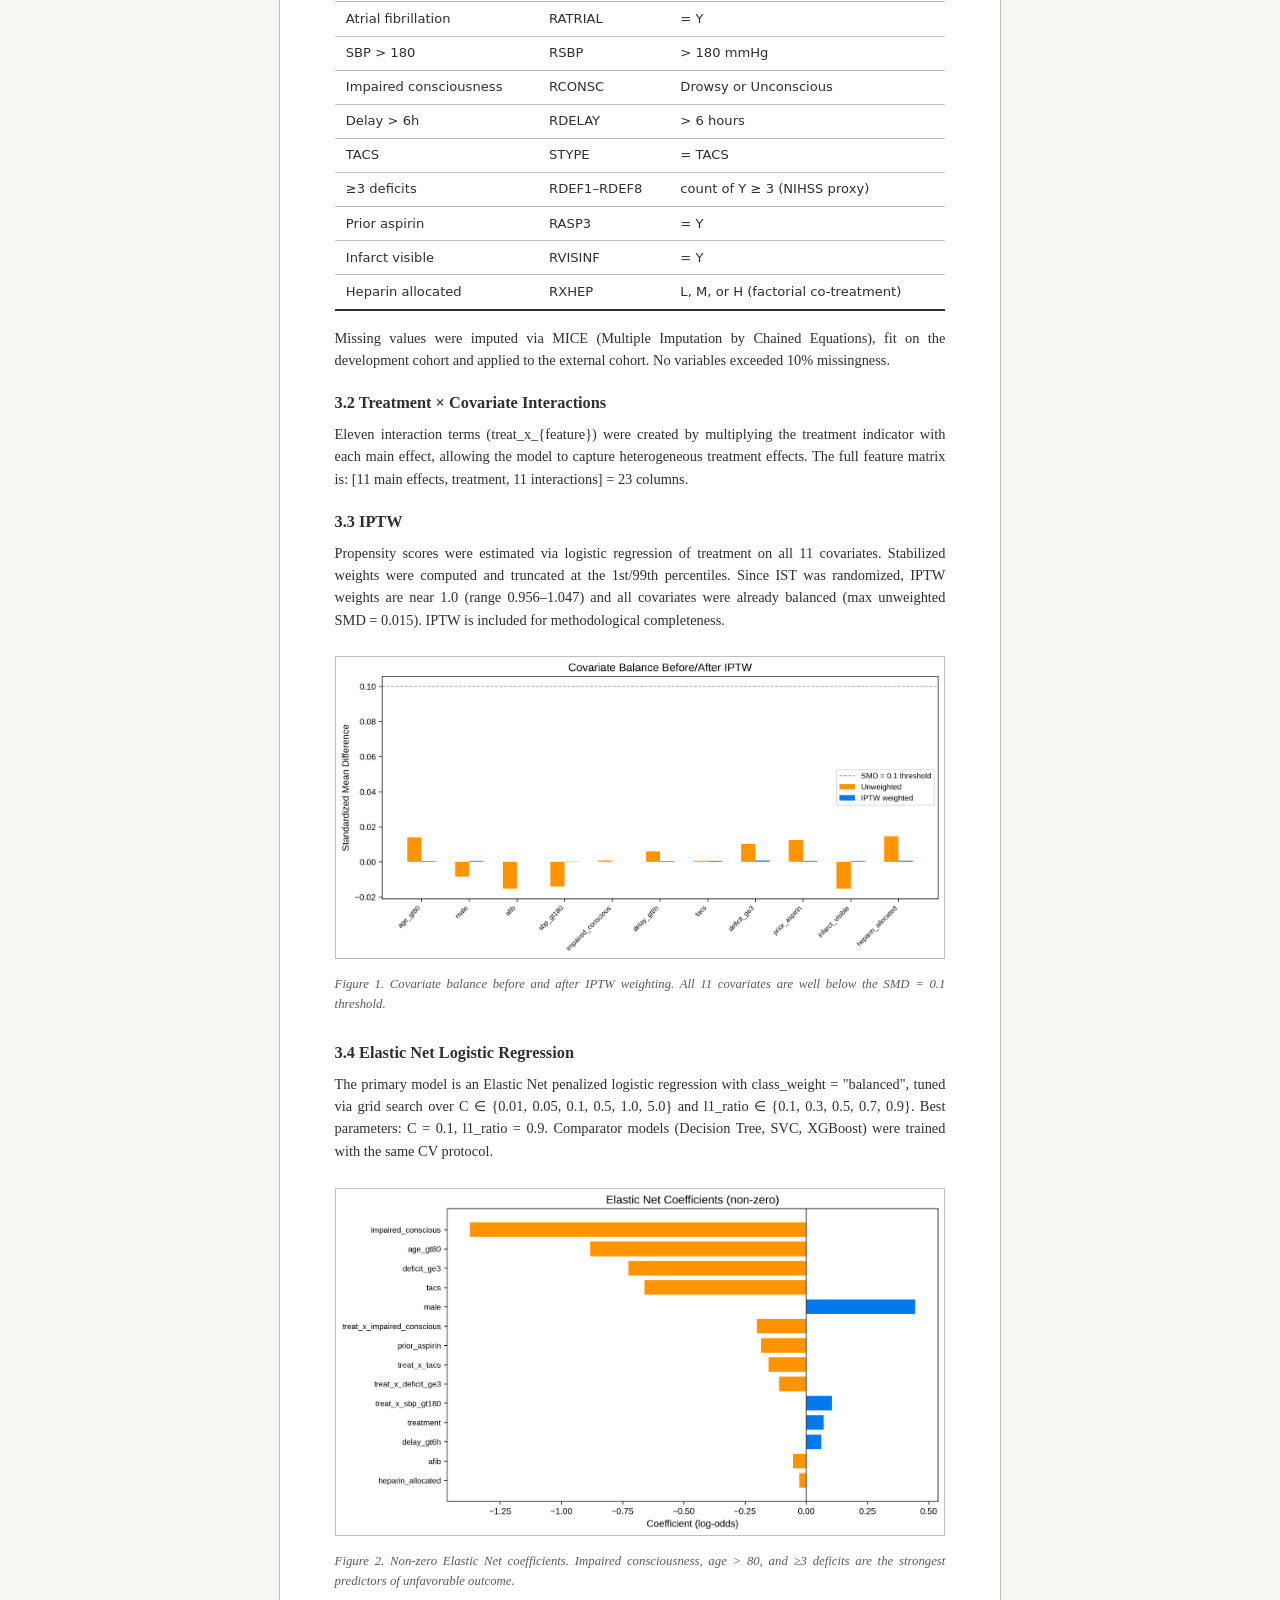
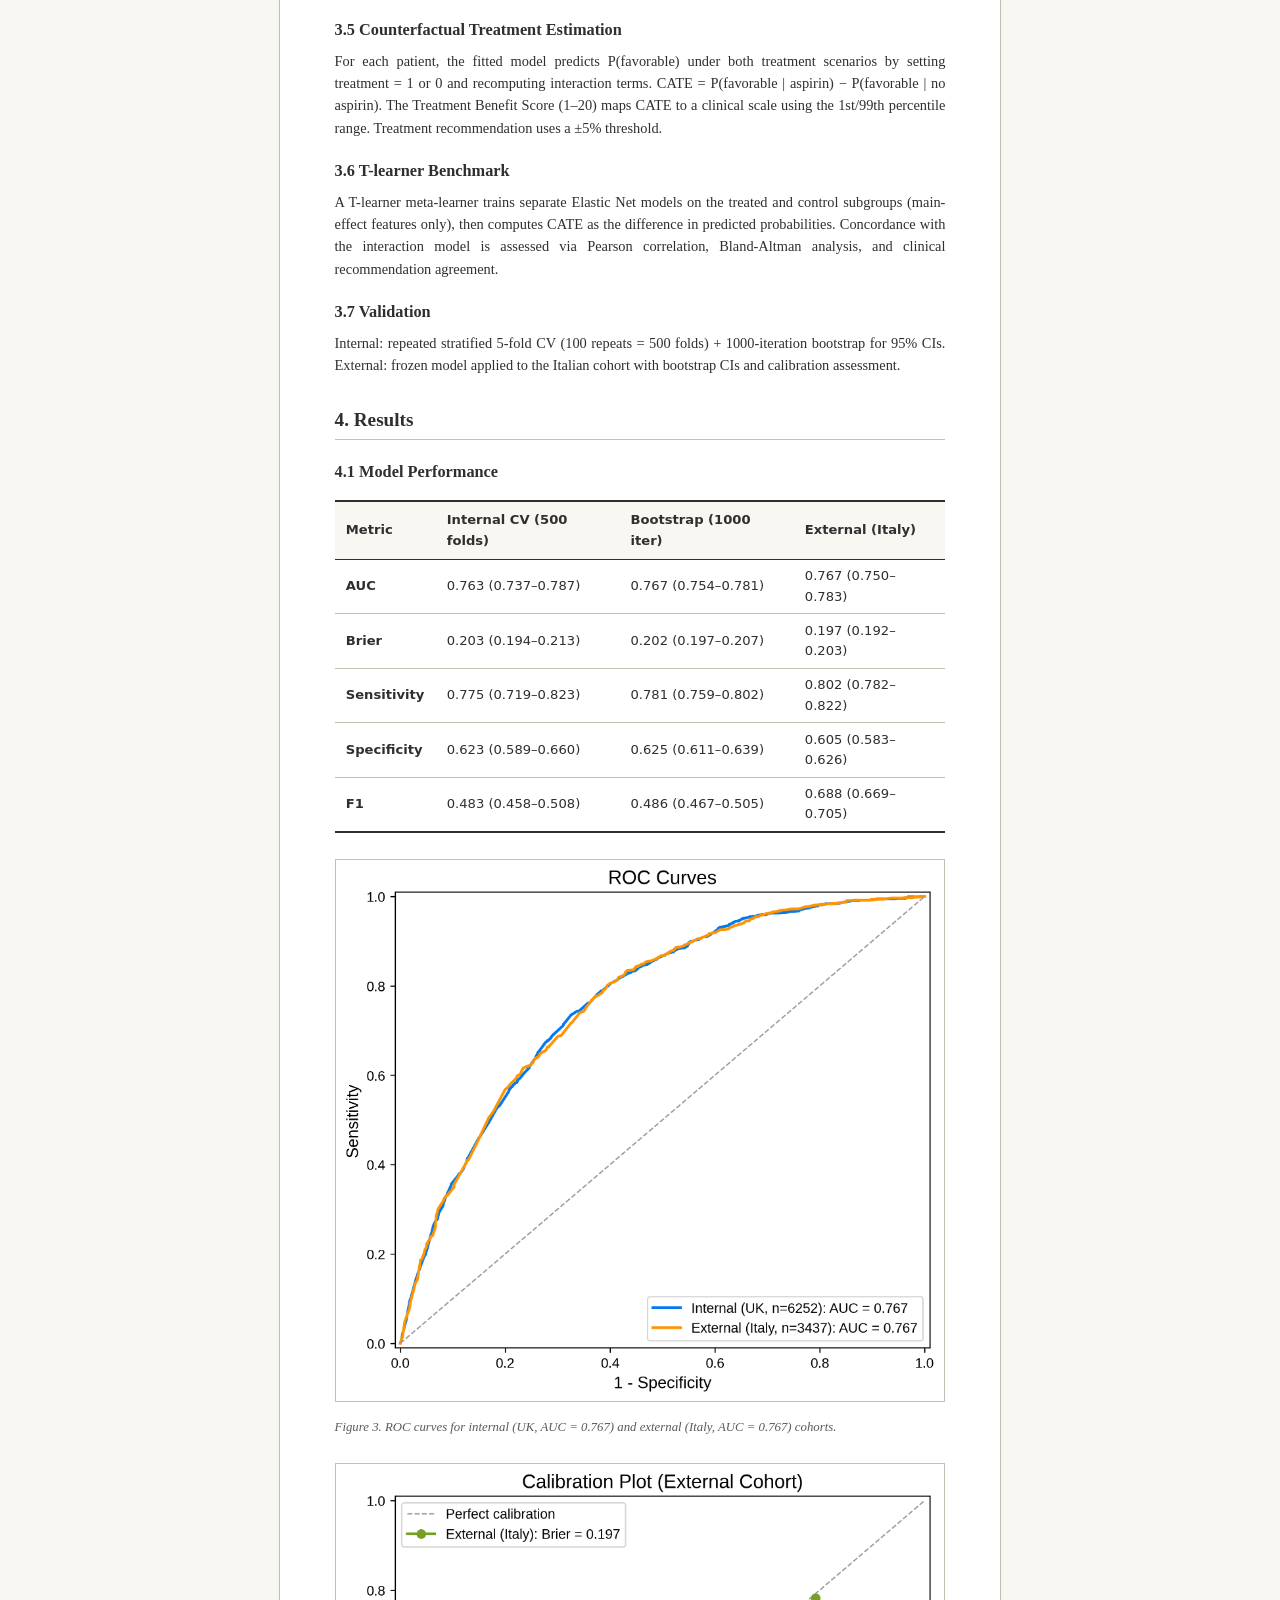
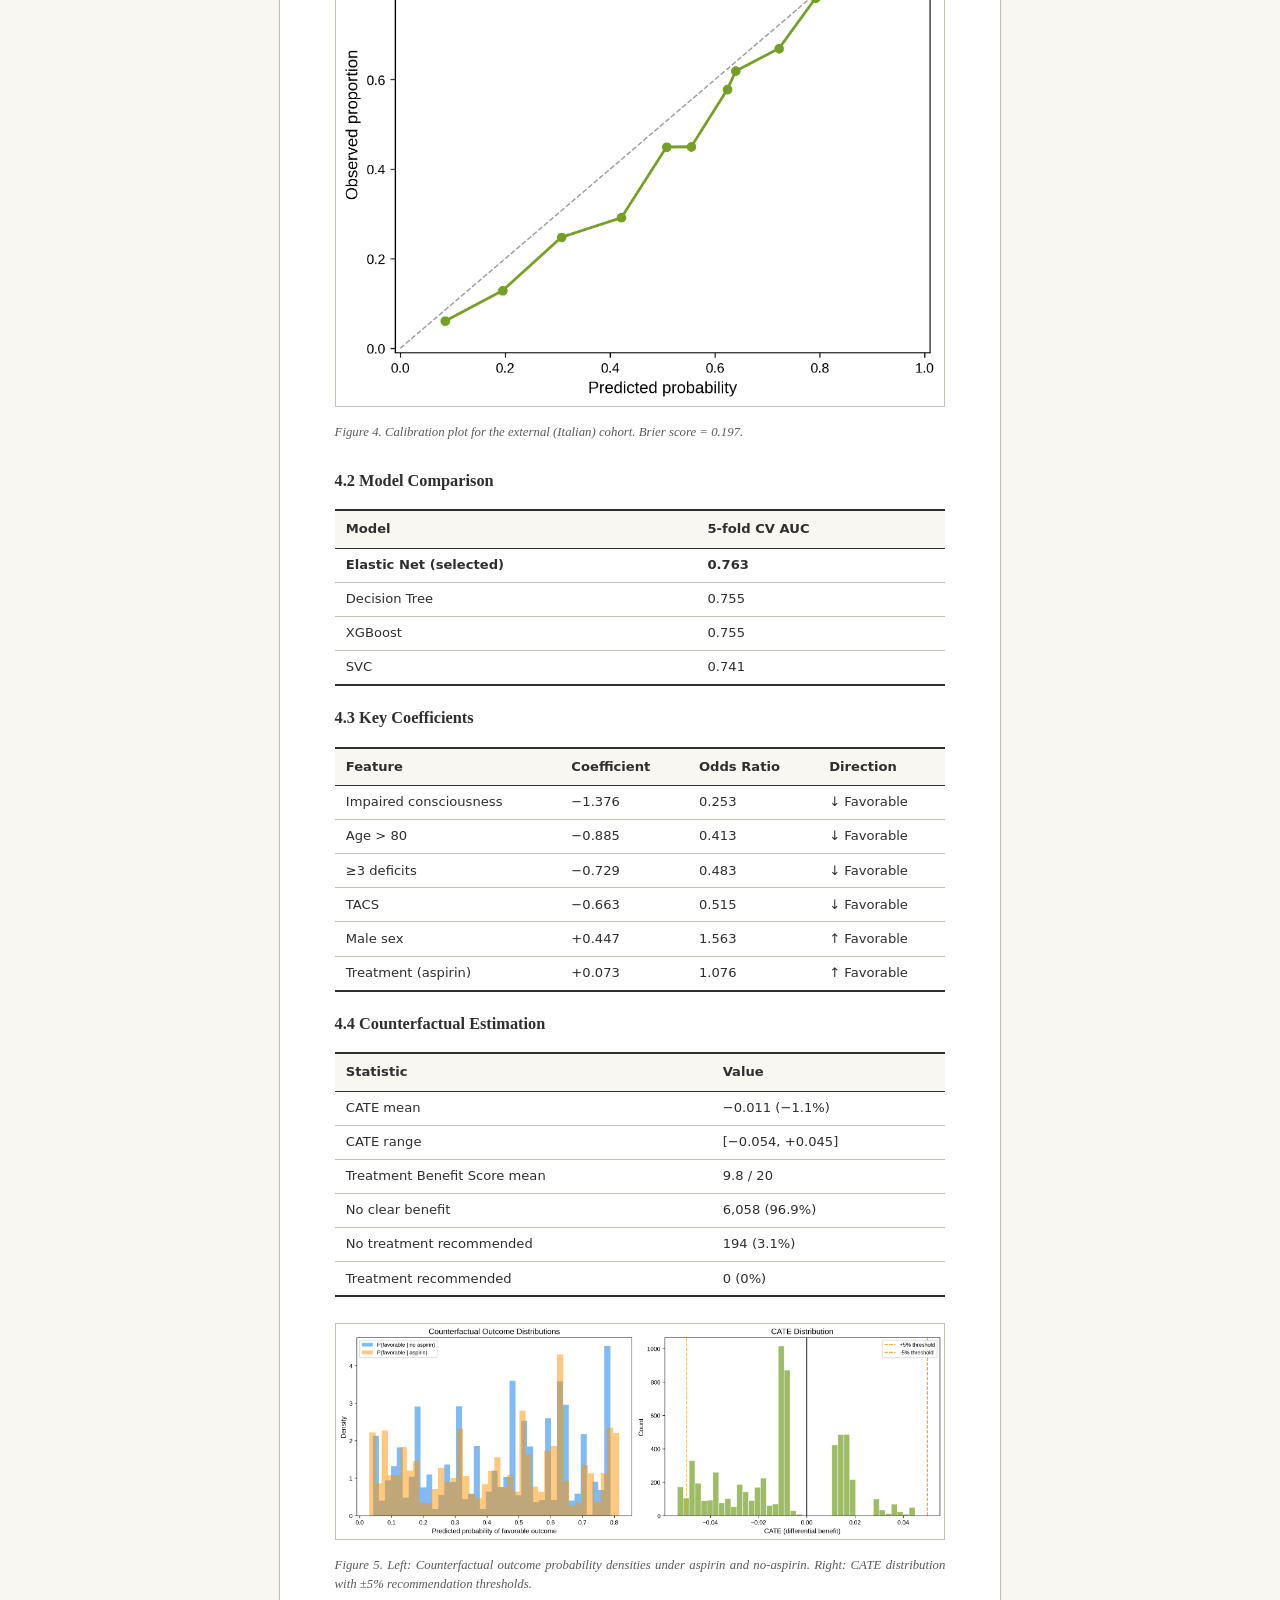
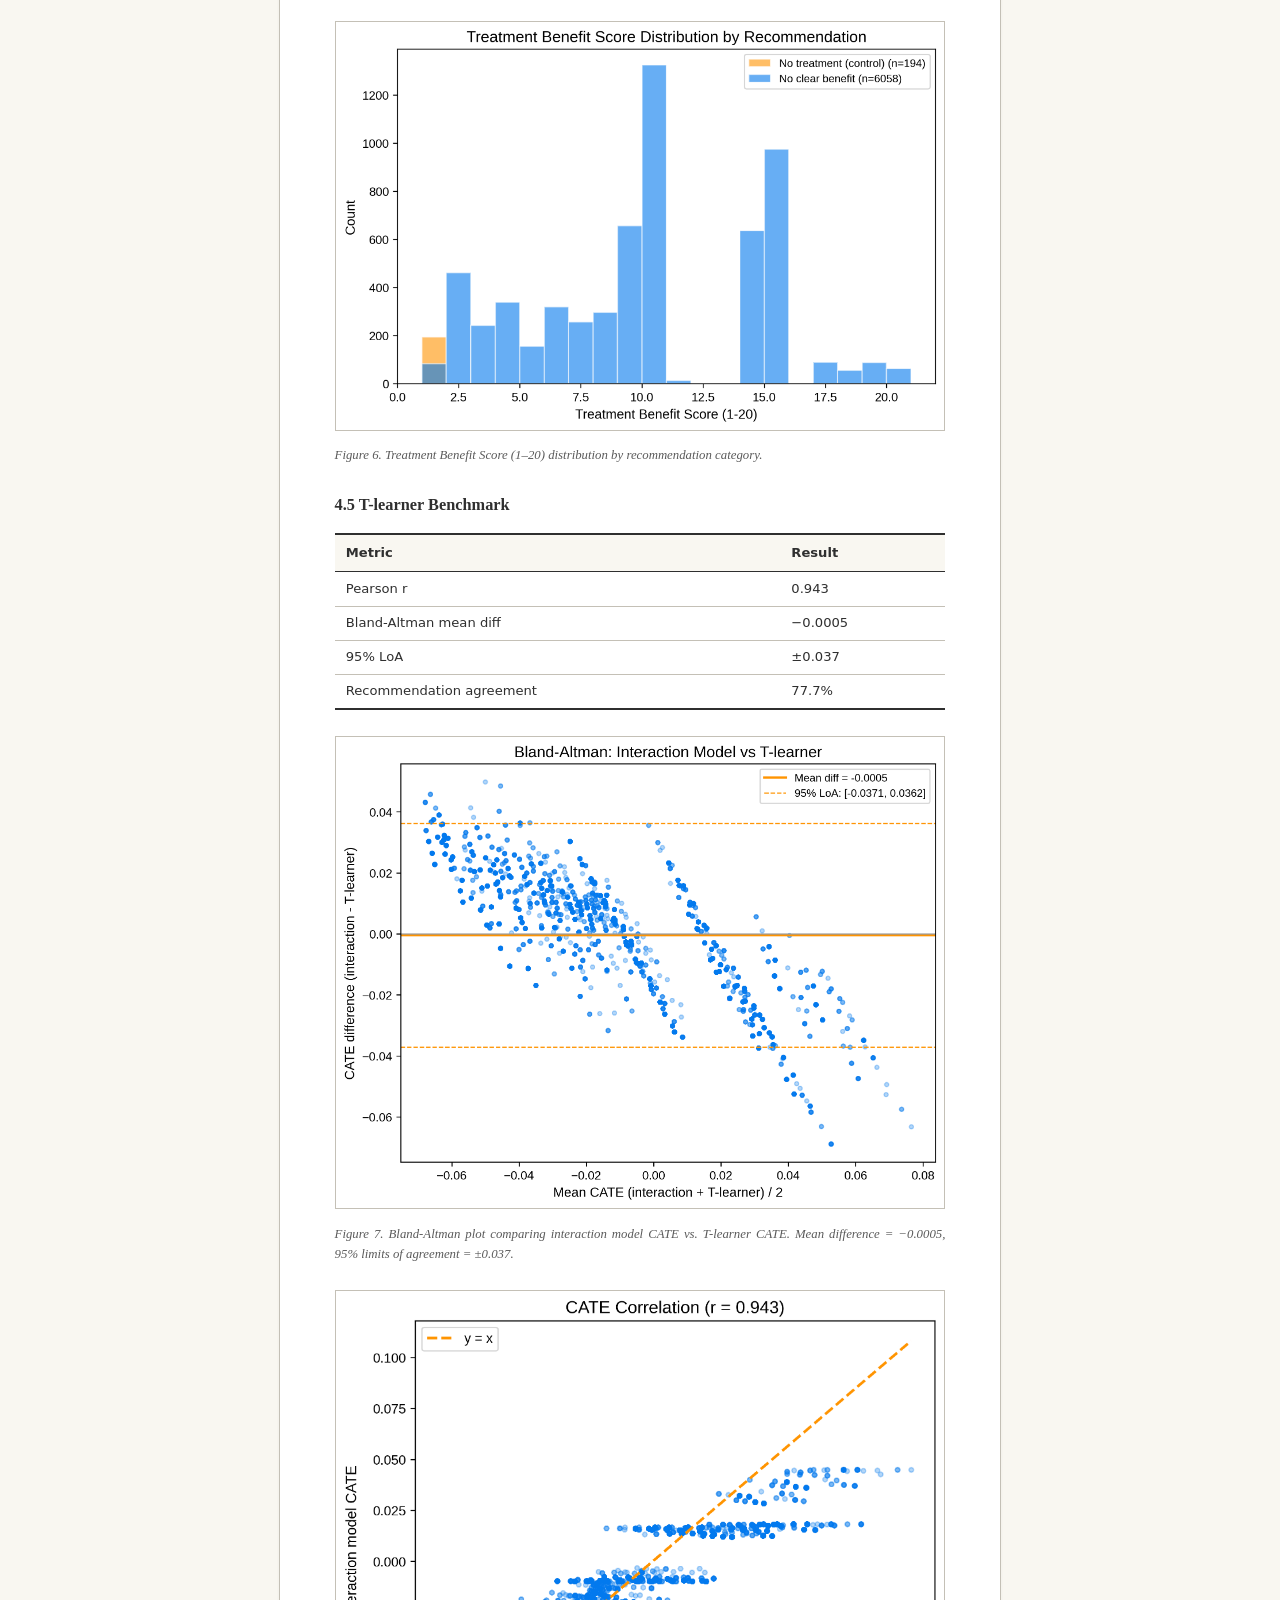
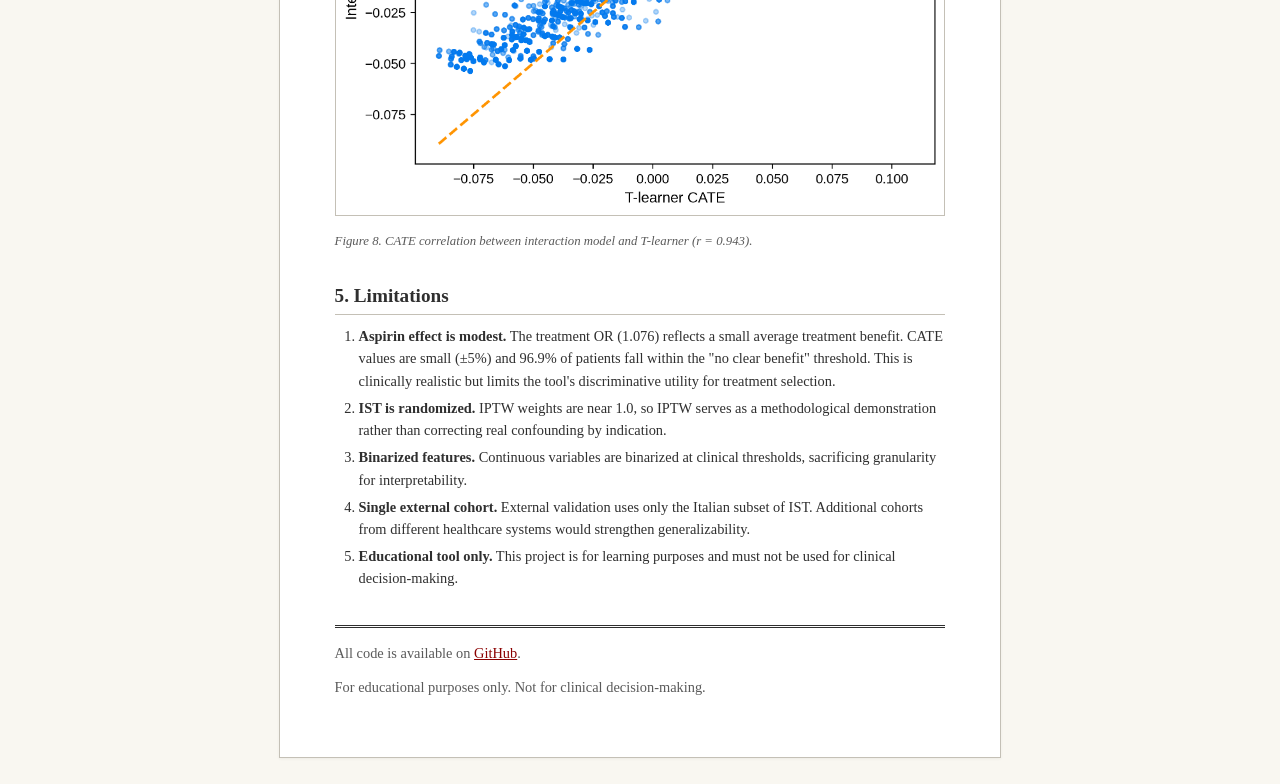
==== commit e386f90b: "Add gauge charts, score cards, and CATE zone track to results panel; trim paper" ====
--- a/paper.html
+++ b/paper.html
@@ -269,24 +269,6 @@
         used for clinical decision-making.</li>
     </ol>
 
-    <!-- 6. Web Application -->
-    <h2>6. Web Application</h2>
-    <p>
-        The static web app provides a client-side prediction interface. All computation occurs in JavaScript
-        using exported model coefficients &mdash; no server, no API calls, no patient data transmitted.
-        Deployed via GitHub Pages.
-    </p>
-
-    <!-- References -->
-    <h2>References</h2>
-    <ol>
-        <li>IST Collaborative Group (1997). The International Stroke Trial (IST): a randomised trial of
-        aspirin, subcutaneous heparin, both, or neither among 19,435 patients with acute ischaemic stroke.
-        <em>Lancet</em> 349:1569&ndash;81.</li>
-        <li>Senn et al. (2024). International Stroke Trial data. Edinburgh DataShare.
-        https://datashare.ed.ac.uk/handle/10283/124</li>
-    </ol>
-
     <div class="paper-footer">
         <p>All code is available on
         <a href="https://github.com/vidhidhaduk05/STROKE-Prediction">GitHub</a>.</p>
--- a/style.css
+++ b/style.css
@@ -234,41 +234,176 @@
 
 .sample-btn:hover { background: var(--paper-dark); }
 
-/* ---- Results ---- */
-.prob-bars { margin-top: 0.6rem; }
-.prob-row { display: flex; align-items: center; margin-bottom: 0.8rem; }
-
-.prob-label {
-  width: 230px;
-  font-family: var(--font-sans);
+/* ---- Results: gauges ---- */
+.gauge-row {
+  display: flex;
+  justify-content: center;
+  gap: 3rem;
+  margin-top: 0.8rem;
+  flex-wrap: wrap;
+}
+
+.gauge-block { text-align: center; width: 240px; }
+.gauge { width: 100%; height: auto; }
+
+.gauge-pct {
+  font-family: var(--font-head);
+  font-size: 34px;
+  font-weight: 700;
+  fill: var(--ink);
+}
+
+.gauge-name {
+  font-family: var(--font-sans);
+  font-size: 0.85rem;
+  font-weight: 700;
+  text-transform: uppercase;
+  letter-spacing: 0.08em;
+  color: var(--ink);
+  margin-top: 0.2rem;
+}
+
+.gauge-sub {
+  font-family: var(--font-body);
+  font-style: italic;
   font-size: 0.8rem;
+  color: var(--ink-light);
+}
+
+.gauge-badge {
+  display: inline-block;
+  font-family: var(--font-sans);
+  font-size: 0.68rem;
   font-weight: 600;
-  color: var(--ink);
-}
-
-.prob-bar-container {
+  color: var(--ink-light);
+  border: 1px solid var(--rule-light);
+  padding: 0.1rem 0.5rem;
+  margin-top: 0.3rem;
+  background: var(--paper);
+}
+
+/* ---- Results: score cards ---- */
+.score-row {
+  display: flex;
+  gap: 1rem;
+  justify-content: center;
+  flex-wrap: wrap;
+  margin-top: 0.6rem;
+}
+
+.score-card {
   flex: 1;
-  height: 26px;
-  background: var(--paper-dark);
+  min-width: 220px;
+  max-width: 320px;
+  text-align: center;
+  padding: 1rem 1.2rem;
+  border: 2px solid;
+}
+
+.score-treated { border-color: #2f7d32; background: #eef6ee; }
+.score-control { border-color: #a0352c; background: #f9eeee; }
+
+.score-name {
+  font-family: var(--font-sans);
+  font-size: 0.78rem;
+  font-weight: 600;
+  text-transform: uppercase;
+  letter-spacing: 0.08em;
+}
+
+.score-treated .score-name { color: #2f7d32; }
+.score-control .score-name { color: #a0352c; }
+
+.score-num {
+  font-family: var(--font-head);
+  font-size: 2.6rem;
+  font-weight: 700;
+  line-height: 1.1;
+}
+
+.score-treated .score-num { color: #2f7d32; }
+.score-control .score-num { color: #a0352c; }
+
+.score-num { font-variant-numeric: tabular-nums; }
+
+.advantage-banner {
+  margin: 1rem auto 0;
+  max-width: 480px;
+  text-align: center;
+  font-family: var(--font-sans);
+  font-size: 0.85rem;
+  font-weight: 600;
+  padding: 0.55rem 1rem;
   border: 1px solid var(--rule-light);
+}
+
+.adv-positive { background: #eef6ee; color: #2f7d32; border-color: #2f7d32; }
+.adv-negative { background: #f9eeee; color: #a0352c; border-color: #a0352c; }
+.adv-neutral { background: var(--paper); color: var(--ink-light); }
+
+/* ---- Results: CATE zone track ---- */
+.cate-container { margin: 1rem 0 0.6rem; }
+
+.cate-track {
   position: relative;
+  height: 44px;
+  border: 1px solid var(--rule);
+  display: flex;
   overflow: hidden;
 }
 
-.prob-bar { height: 100%; transition: width 0.5s ease; }
-.prob-bar.treated { background: var(--ink); }
-.prob-bar.control { background: var(--ink-faint); }
-
-.prob-value {
+.cate-zone { height: 100%; }
+.zone-control { width: 25%; background: #f3d9d5; }
+.zone-neutral { width: 50%; background: var(--paper); }
+.zone-treat { width: 25%; background: #d9ead9; }
+
+.cate-thresh {
   position: absolute;
-  right: 8px;
-  top: 4px;
-  font-family: var(--font-sans);
-  font-size: 0.78rem;
-  font-weight: 700;
-  color: var(--white);
-  text-shadow: 0 1px 2px rgba(0,0,0,0.55);
-}
+  top: 0; bottom: 0;
+  width: 0;
+  border-left: 2px dashed #b26a00;
+}
+
+.cate-marker {
+  position: absolute;
+  top: -1px; bottom: -1px;
+  width: 4px;
+  background: var(--ink);
+  transform: translateX(-2px);
+  transition: left 0.5s ease;
+}
+
+.cate-marker::after {
+  content: '';
+  position: absolute;
+  top: -7px;
+  left: 50%;
+  transform: translateX(-50%);
+  border-left: 6px solid transparent;
+  border-right: 6px solid transparent;
+  border-top: 7px solid var(--ink);
+}
+
+.cate-axis {
+  display: flex;
+  justify-content: space-between;
+  font-family: var(--font-sans);
+  font-size: 0.72rem;
+  color: var(--ink-light);
+  margin-top: 0.3rem;
+}
+
+.cate-zone-labels {
+  display: flex;
+  justify-content: space-between;
+  font-family: var(--font-body);
+  font-style: italic;
+  font-size: 0.75rem;
+  margin-top: 0.25rem;
+}
+
+.zl-control { color: #a0352c; }
+.zl-treat { color: #2f7d32; }
 
 .metric-row {
   display: flex;
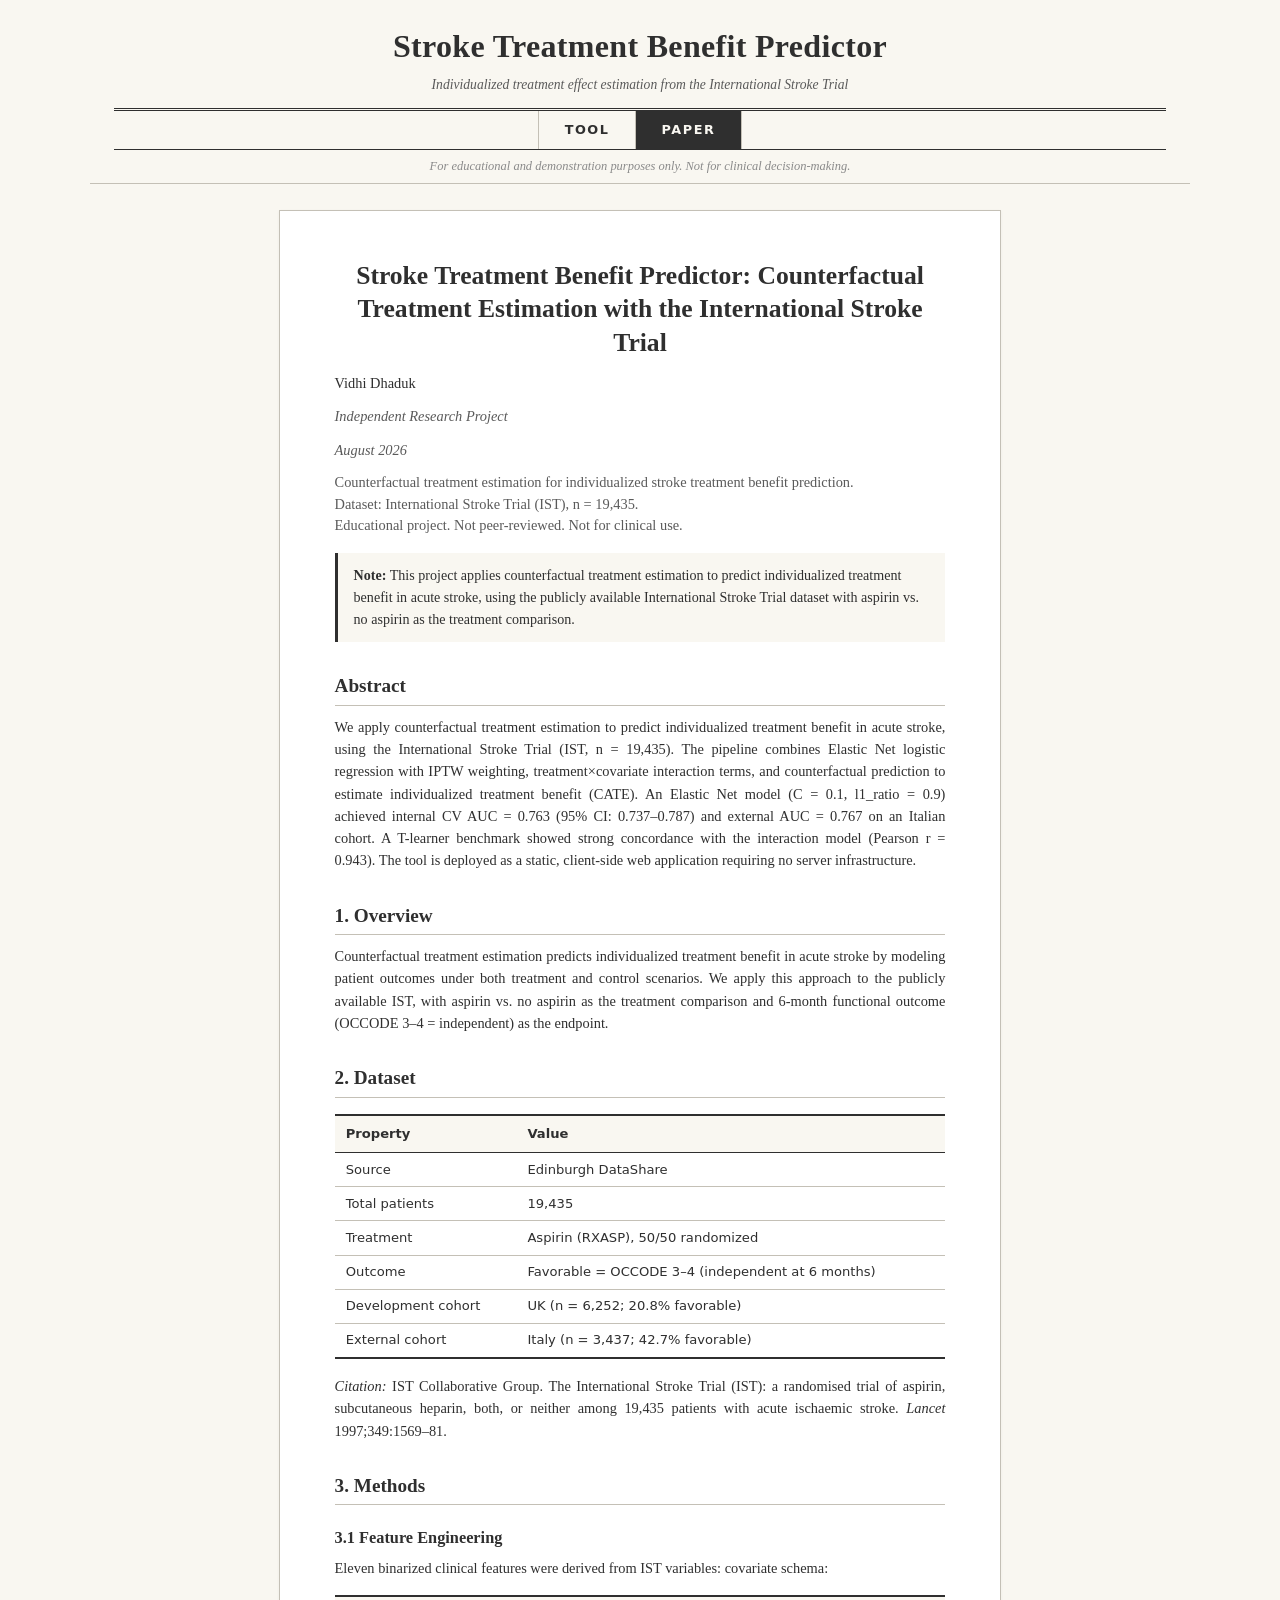
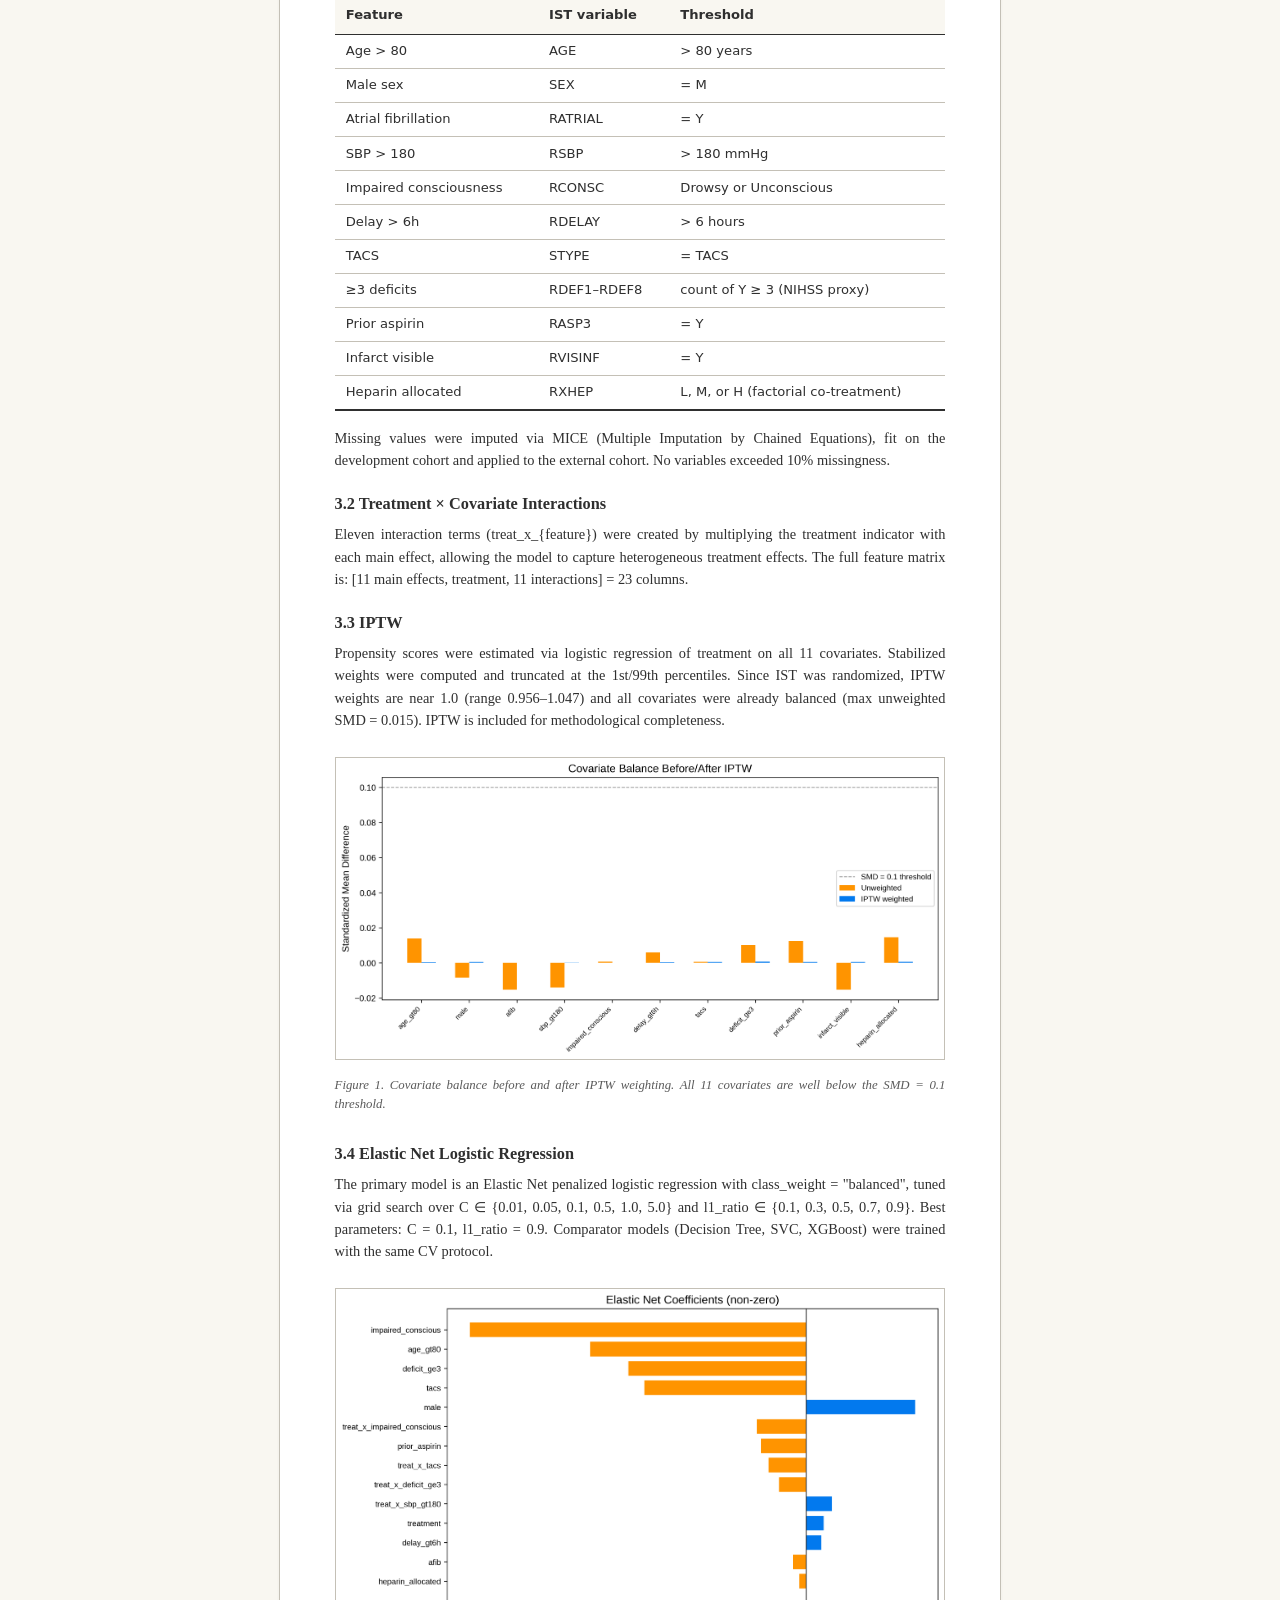
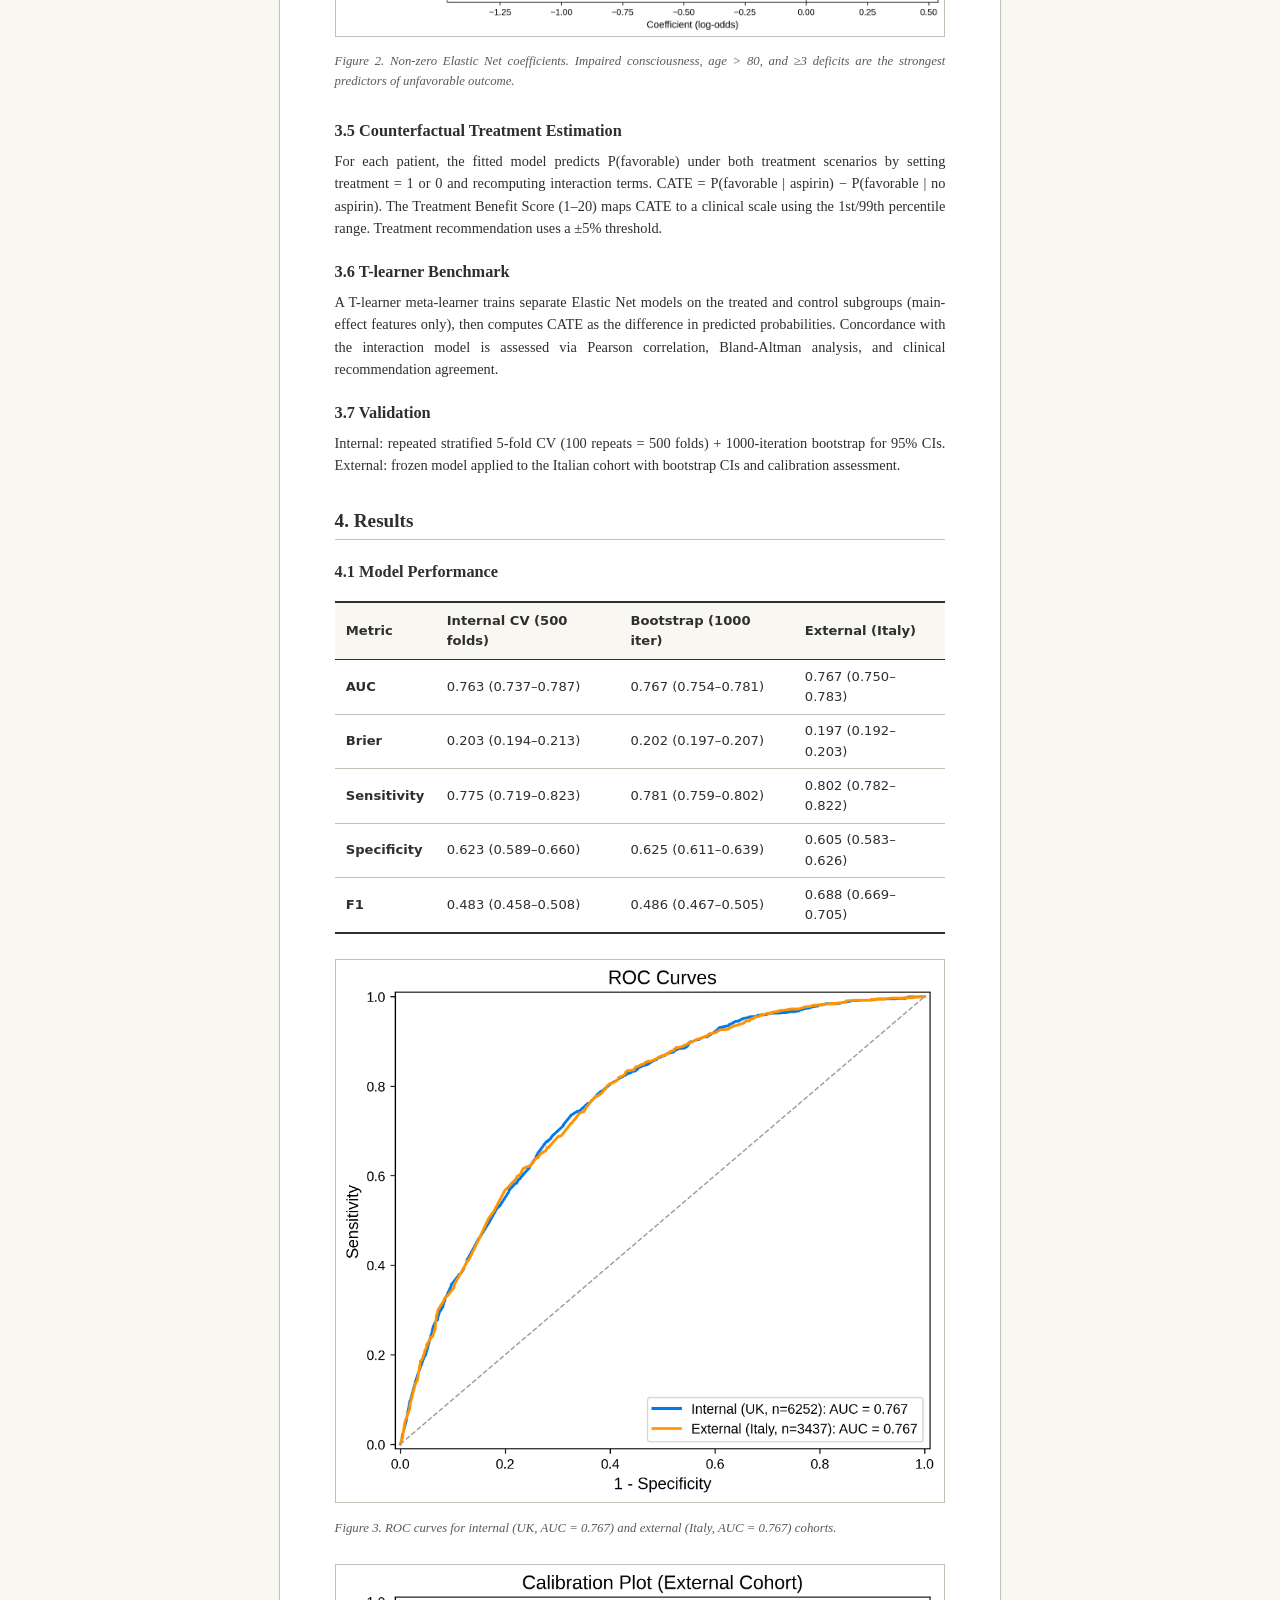
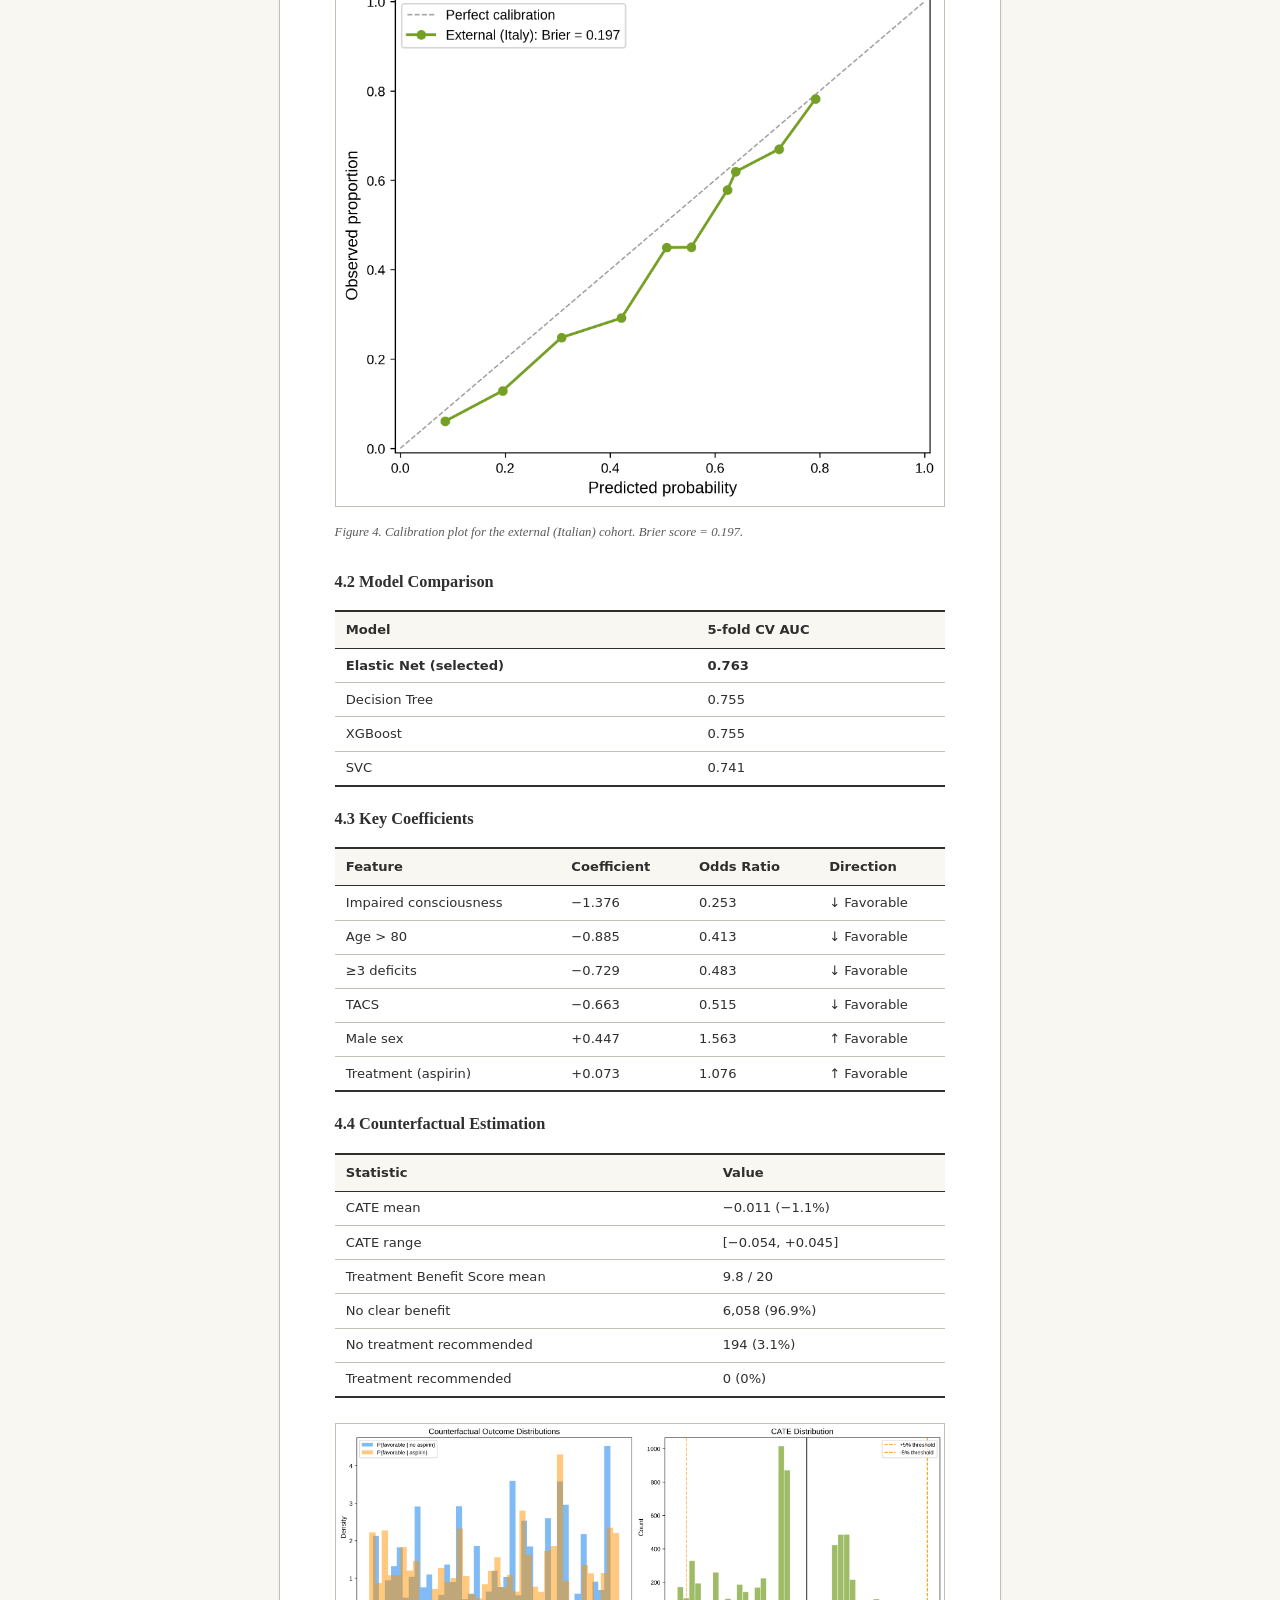
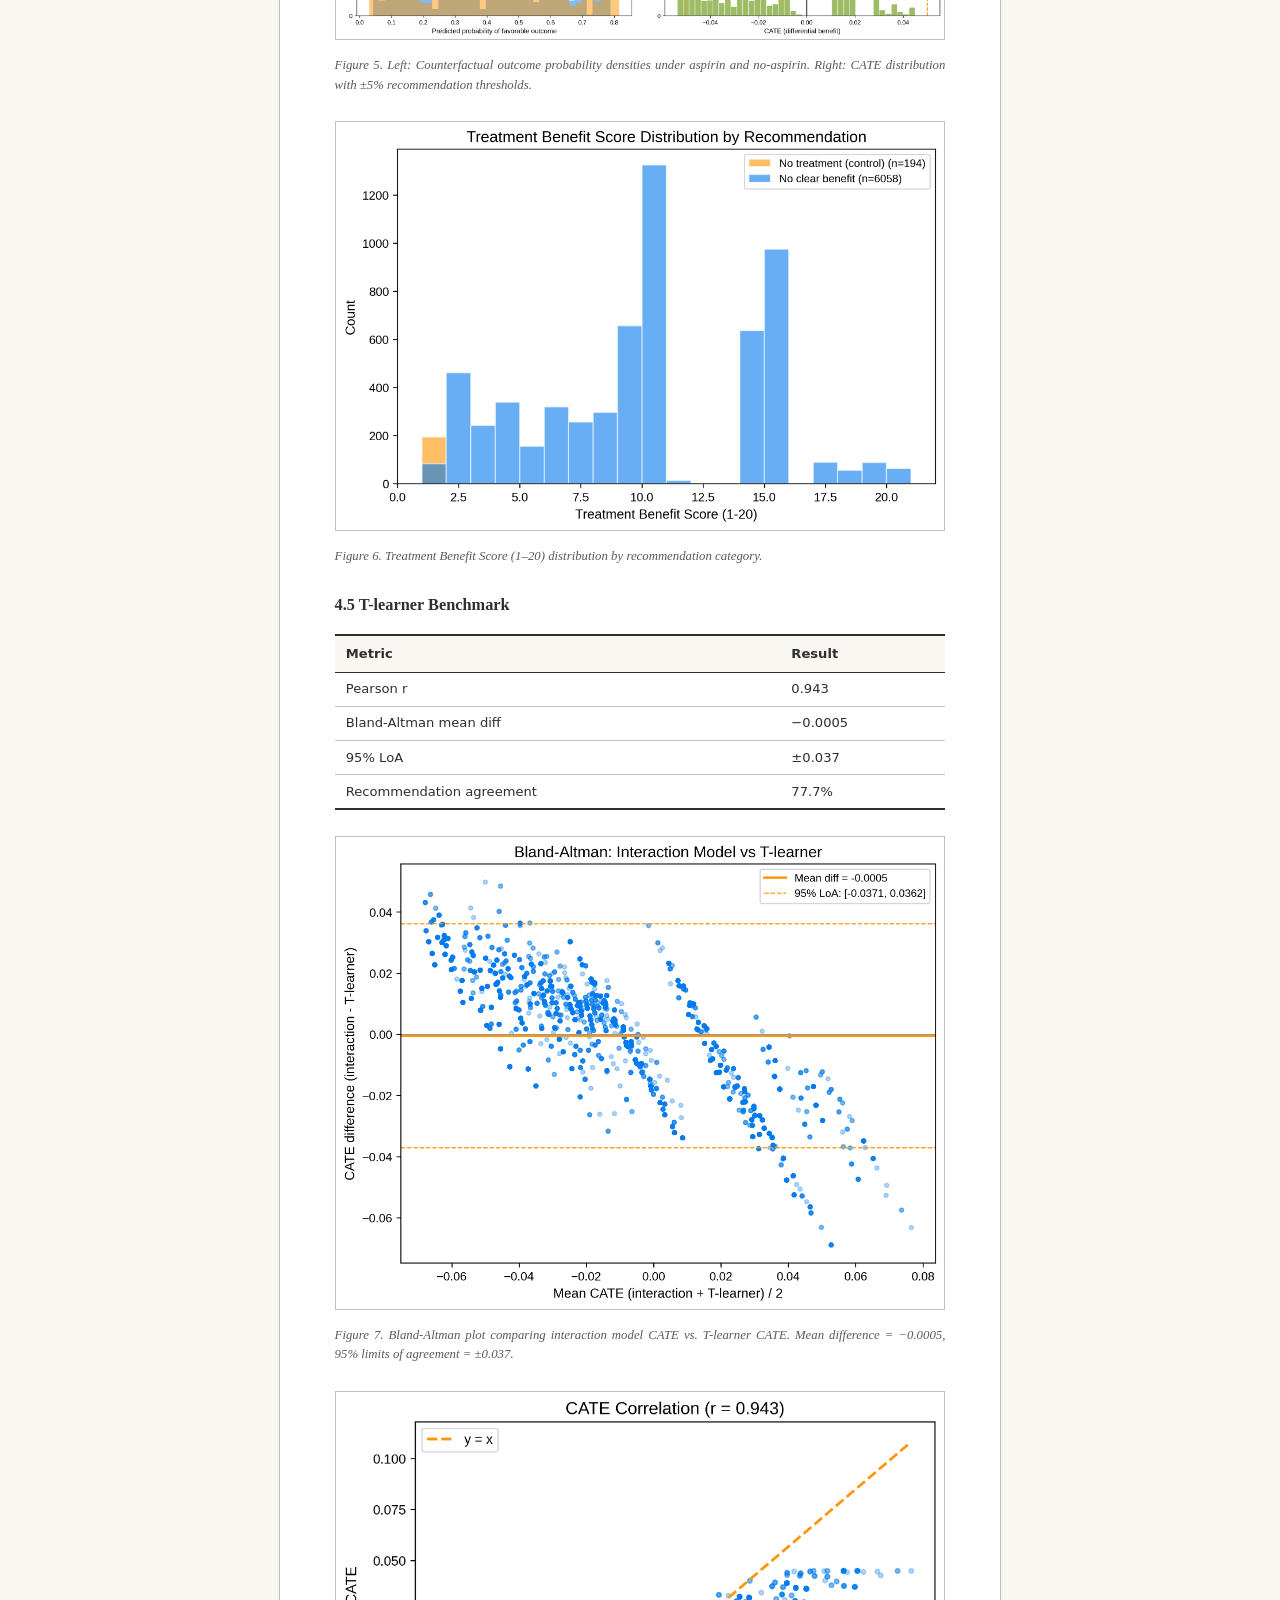
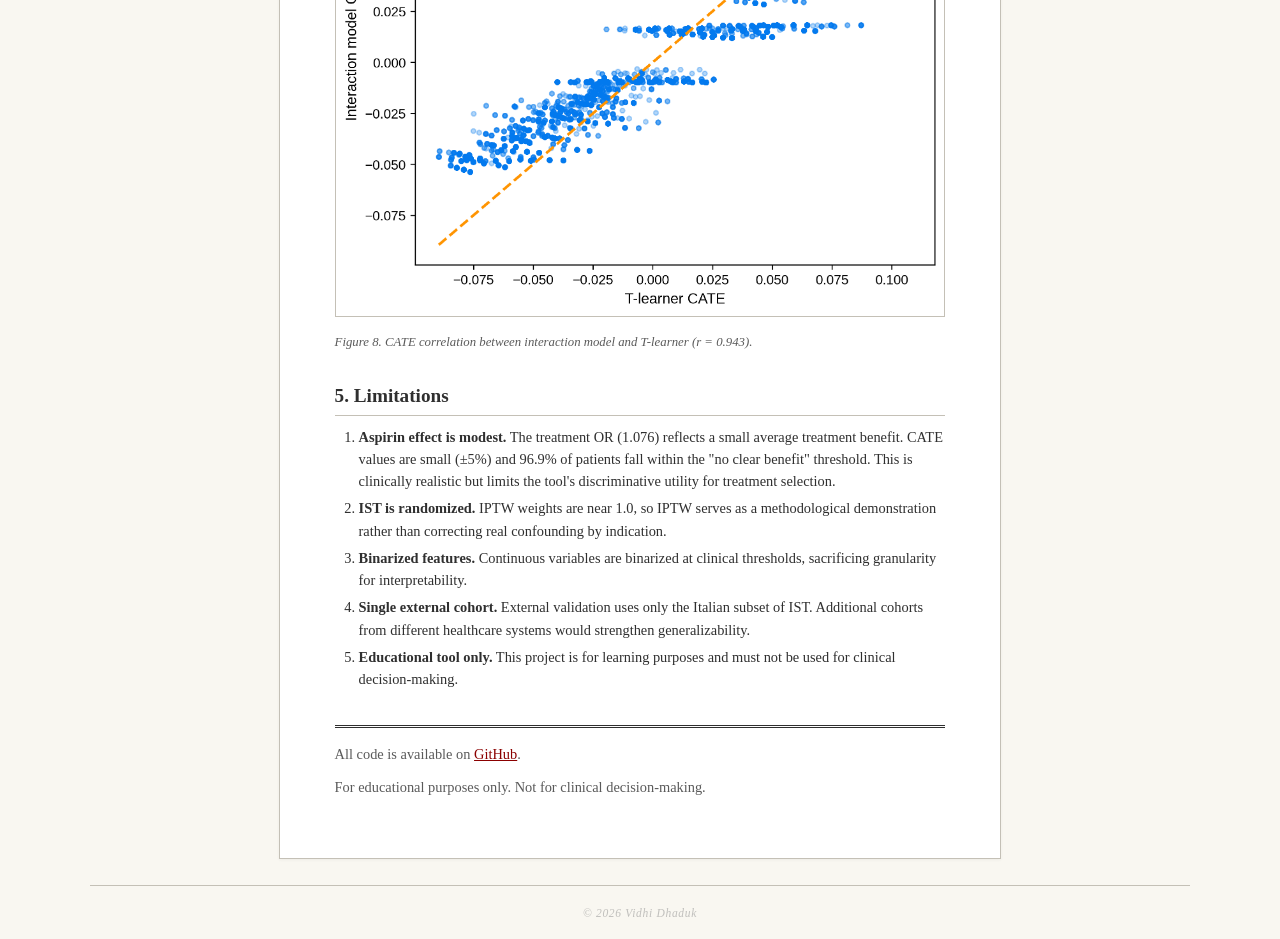
==== commit 72cc917b: "Add author byline to paper and copyright to footers" ====
--- a/paper.html
+++ b/paper.html
@@ -30,6 +30,9 @@
 <article class="paper">
 
     <h1 class="paper-title">Stroke Treatment Benefit Predictor: Counterfactual Treatment Estimation with the International Stroke Trial</h1>
+    <p class="paper-authors">Vidhi Dhaduk</p>
+    <p class="paper-affil">Independent Research Project</p>
+    <p class="paper-date">August 2026</p>
     <p class="paper-meta">
         Counterfactual treatment estimation for individualized stroke treatment benefit prediction.<br>
         Dataset: International Stroke Trial (IST), n = 19,435.<br>
@@ -278,5 +281,9 @@
 </article>
 </div>
 
+<div class="site-footer">
+    <p class="copyright">&copy; 2026 Vidhi Dhaduk</p>
+</div>
+
 </body>
 </html>
--- a/style.css
+++ b/style.css
@@ -641,6 +641,16 @@
   margin-top: 0.3rem;
 }
 
+.site-footer .copyright {
+  font-family: var(--font-body);
+  font-style: italic;
+  font-size: 0.72rem;
+  color: var(--ink-faint);
+  opacity: 0.5;
+  letter-spacing: 0.06em;
+  margin-top: 0.5rem;
+}
+
 @media (max-width: 768px) {
   .form-grid { grid-template-columns: 1fr 1fr; }
   .checkbox-grid { grid-template-columns: 1fr 1fr; }
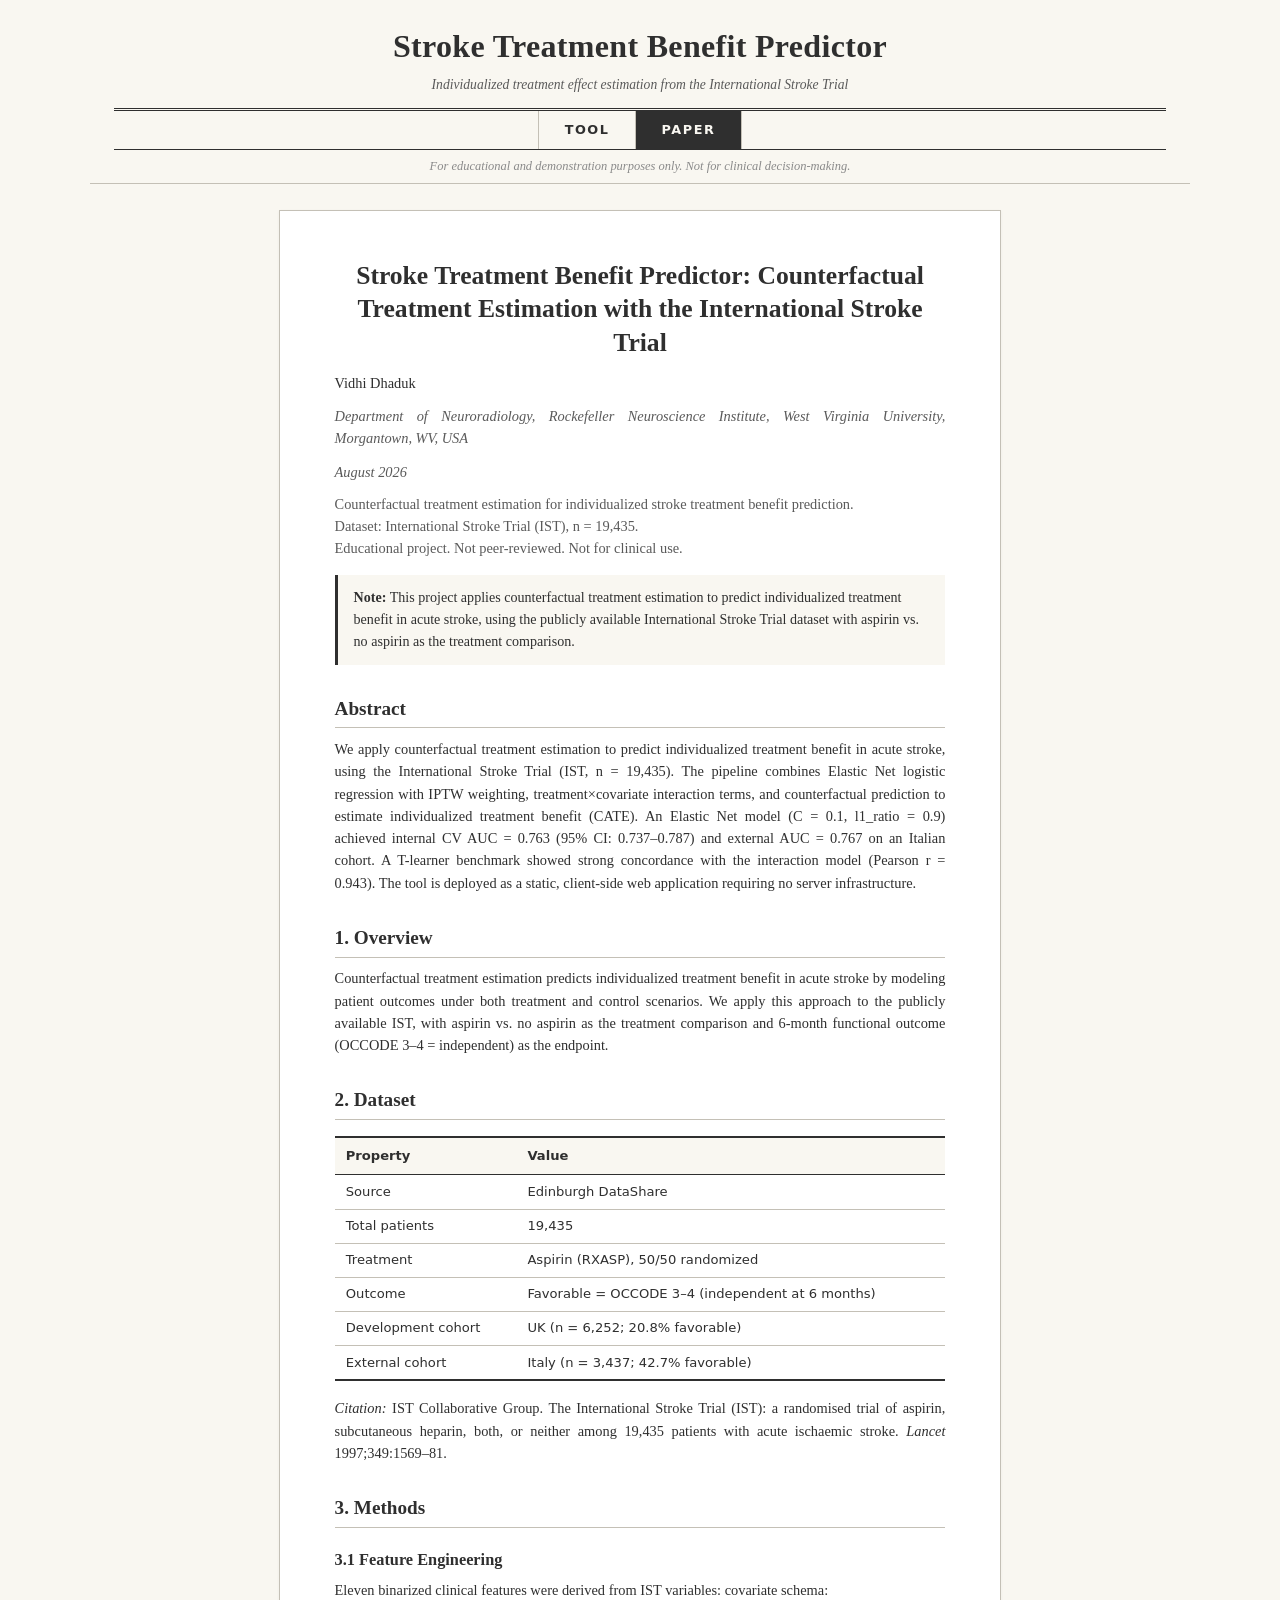
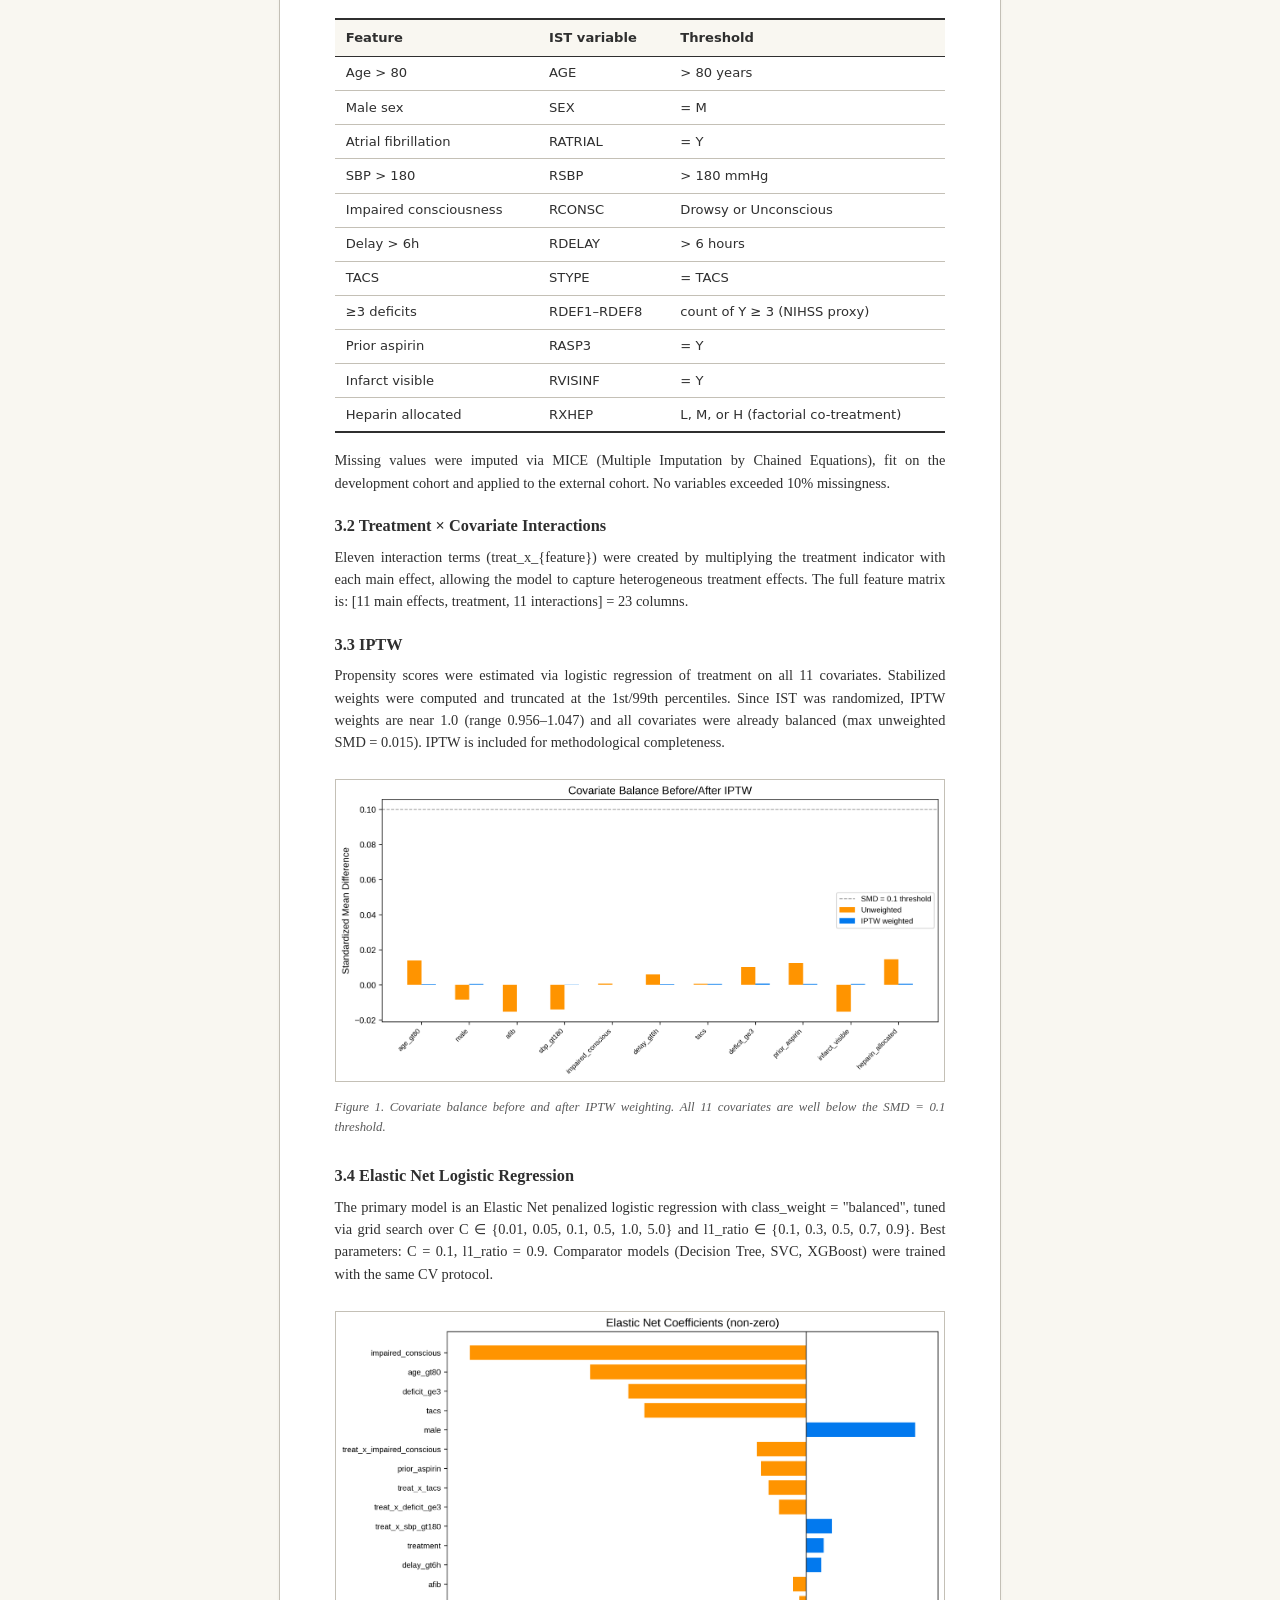
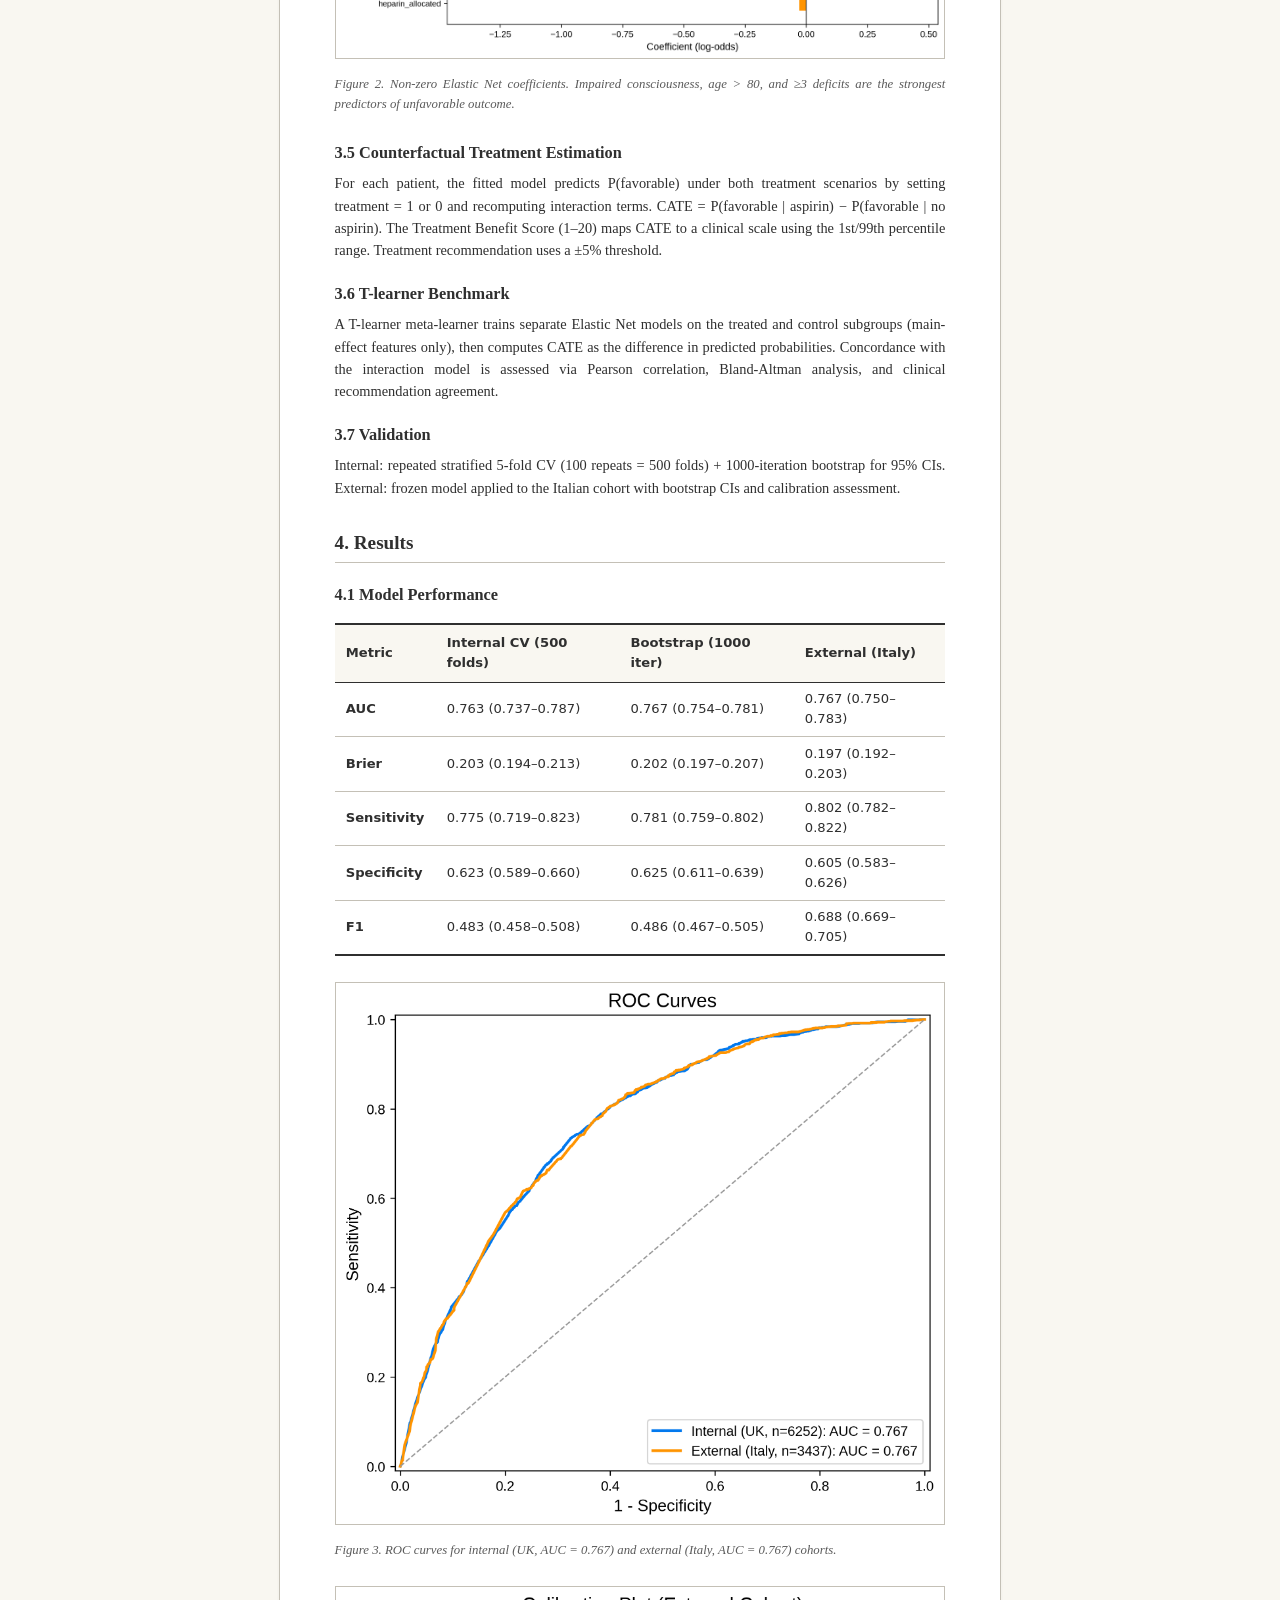
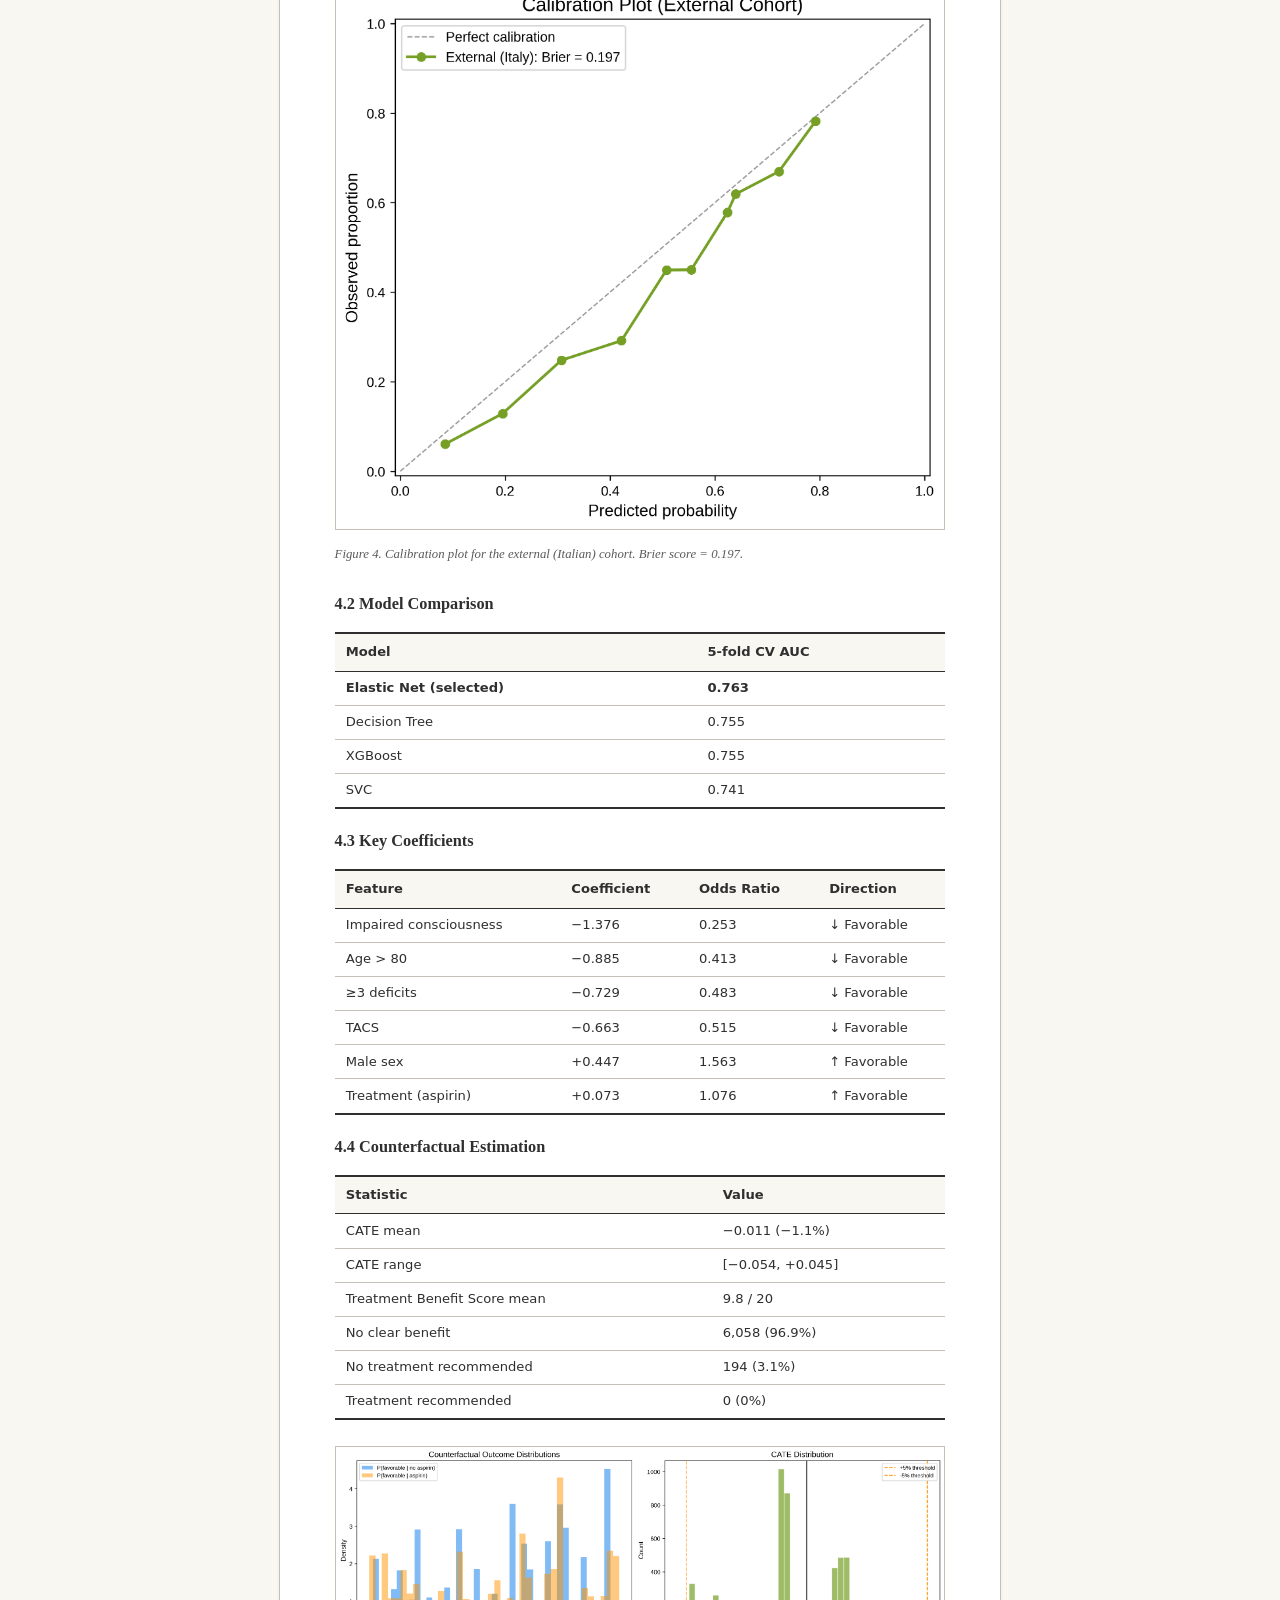
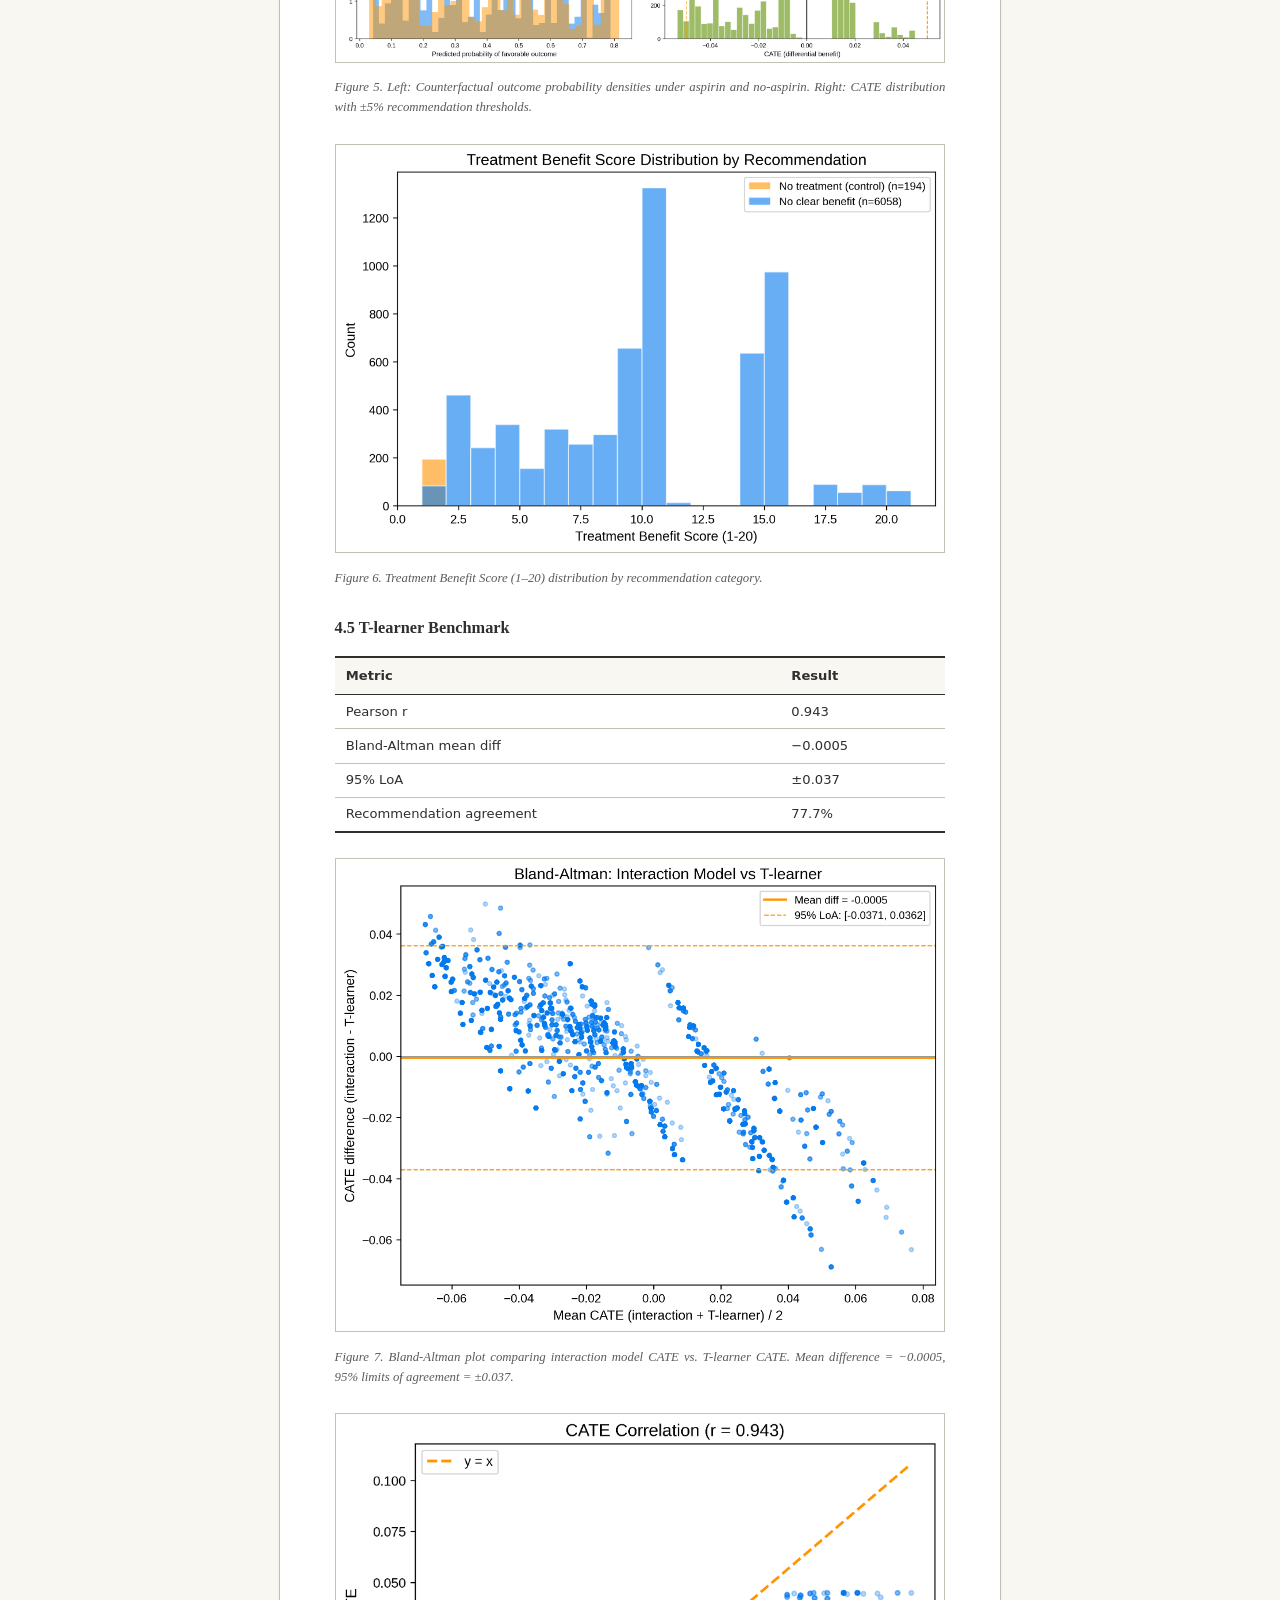
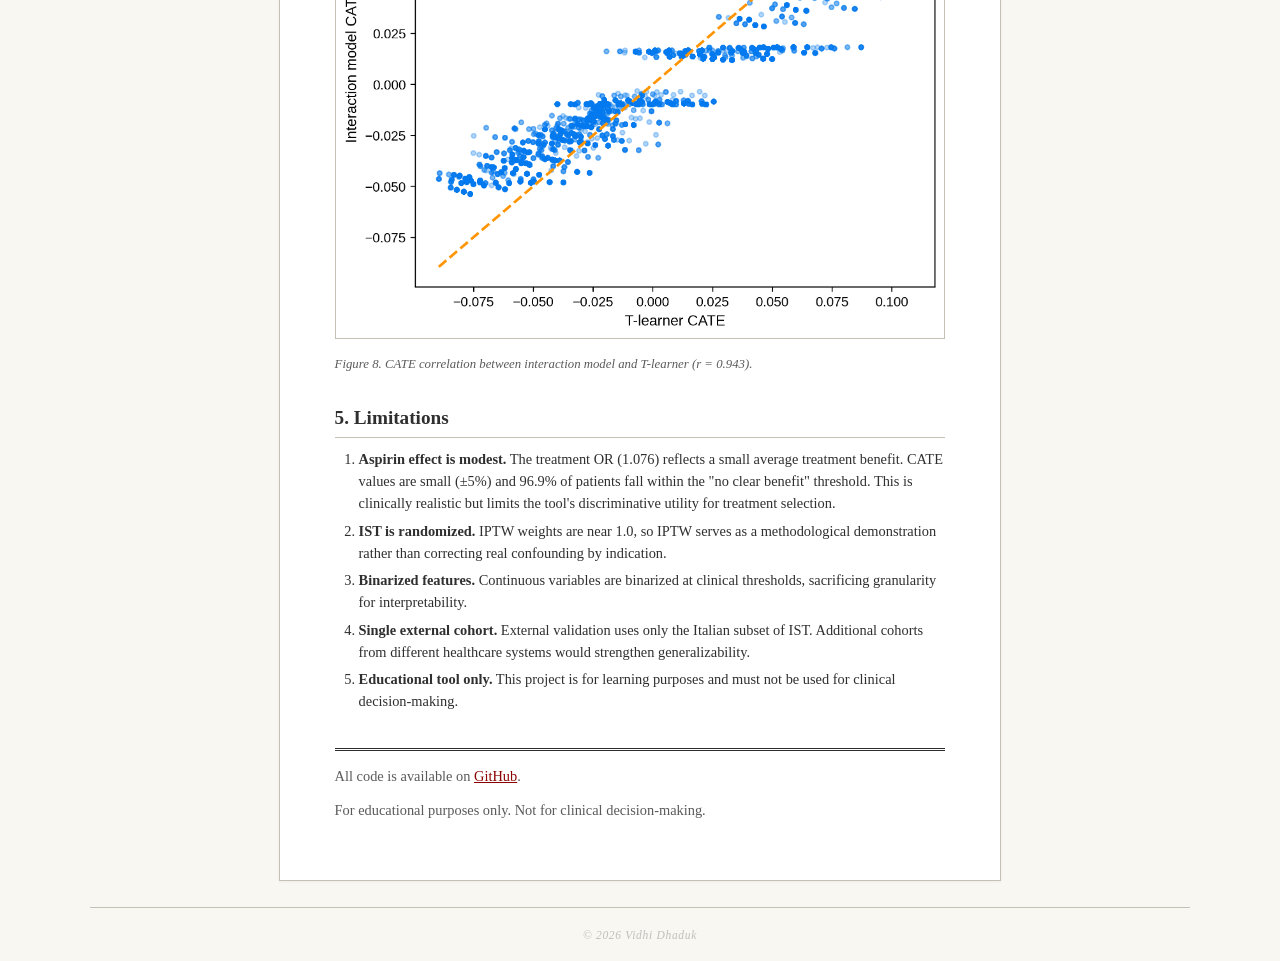
==== commit 7fd3980c: "Update author affiliation" ====
--- a/paper.html
+++ b/paper.html
@@ -31,7 +31,7 @@
 
     <h1 class="paper-title">Stroke Treatment Benefit Predictor: Counterfactual Treatment Estimation with the International Stroke Trial</h1>
     <p class="paper-authors">Vidhi Dhaduk</p>
-    <p class="paper-affil">Independent Research Project</p>
+    <p class="paper-affil">Department of Neuroradiology, Rockefeller Neuroscience Institute, West Virginia University, Morgantown, WV, USA</p>
     <p class="paper-date">August 2026</p>
     <p class="paper-meta">
         Counterfactual treatment estimation for individualized stroke treatment benefit prediction.<br>
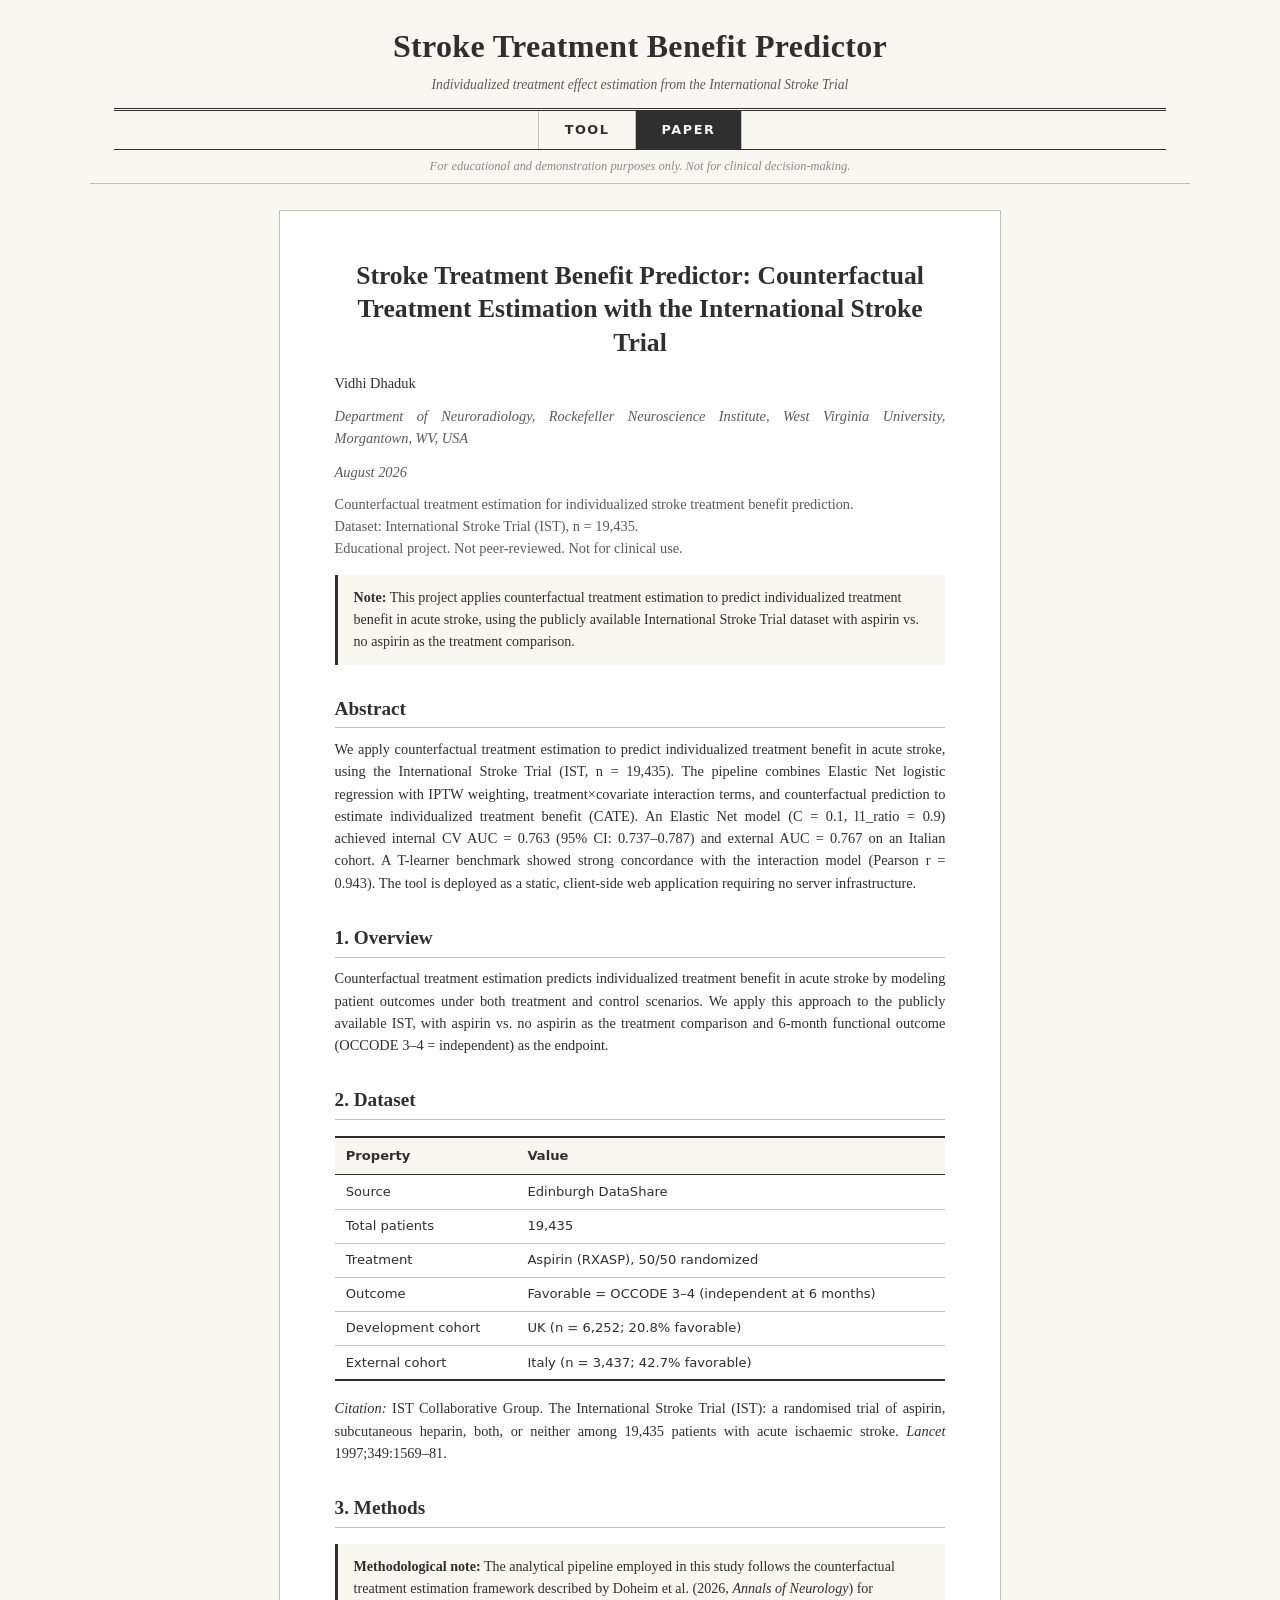
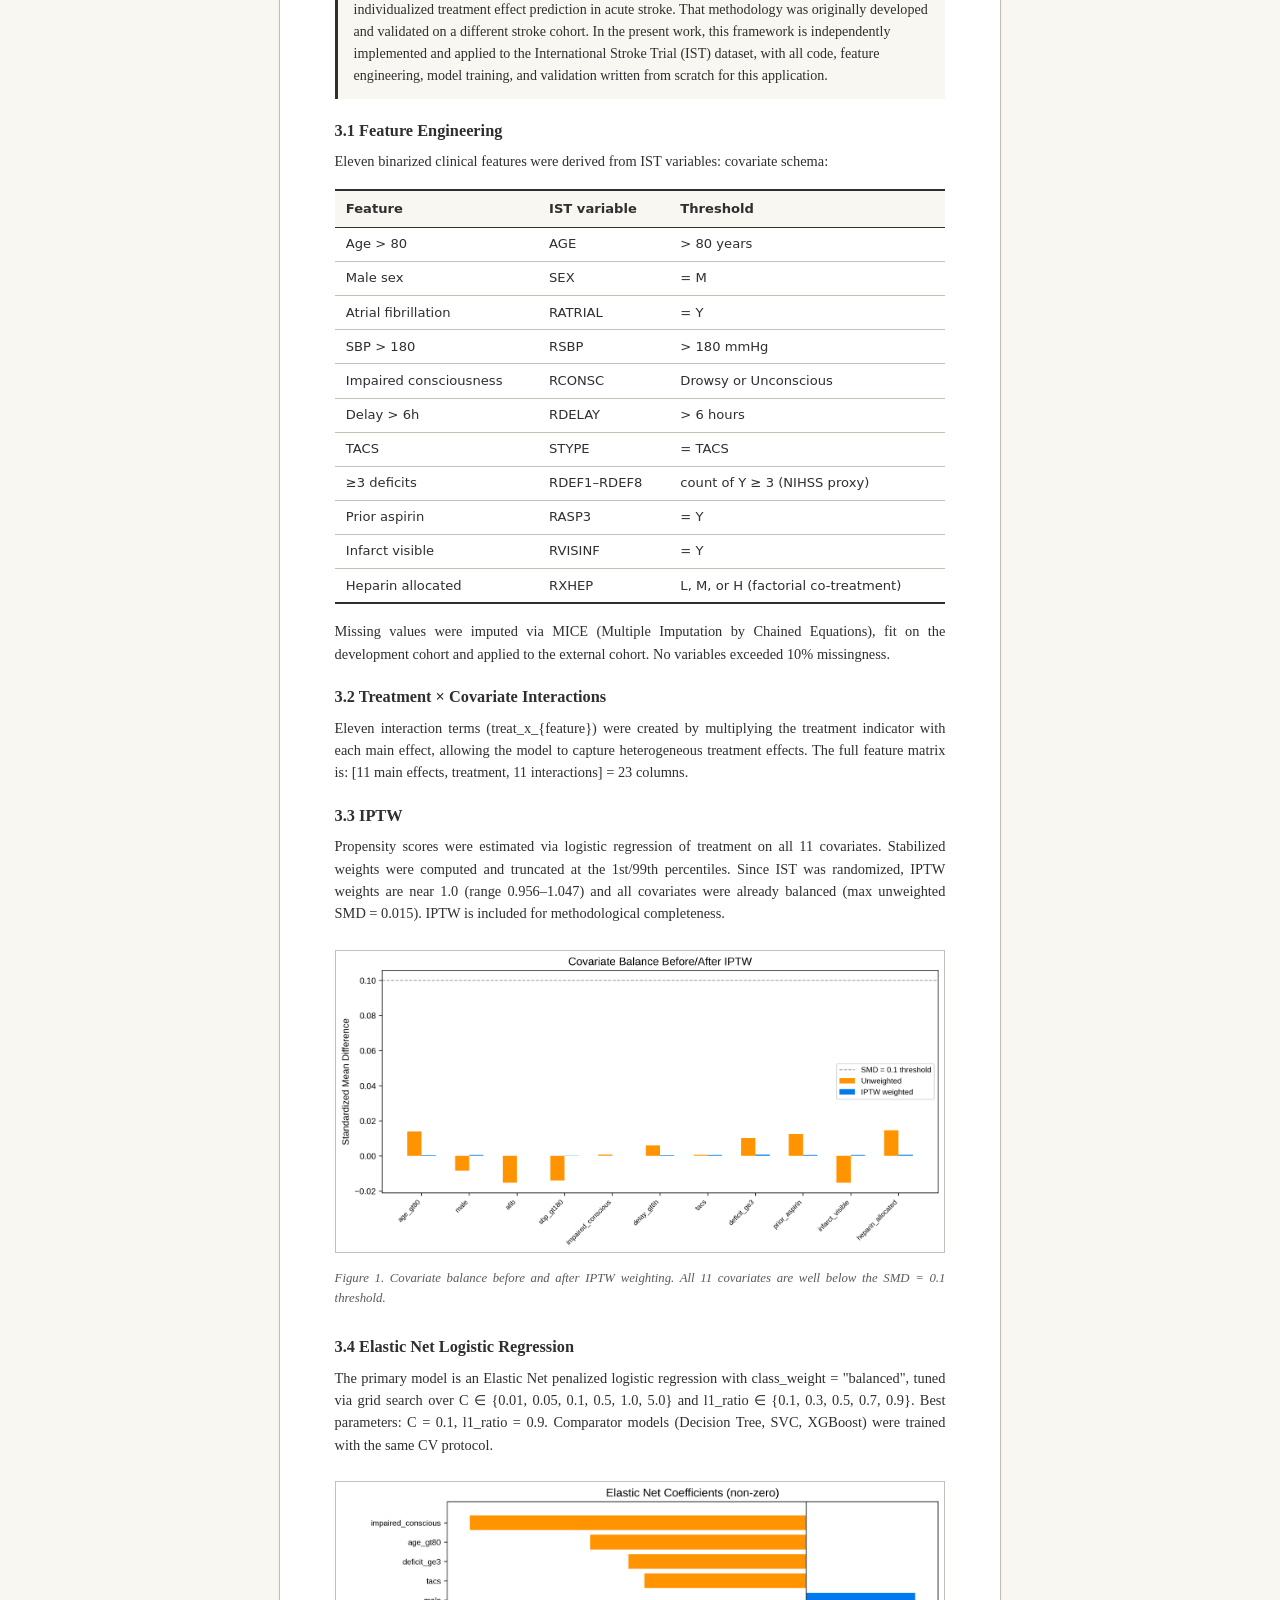
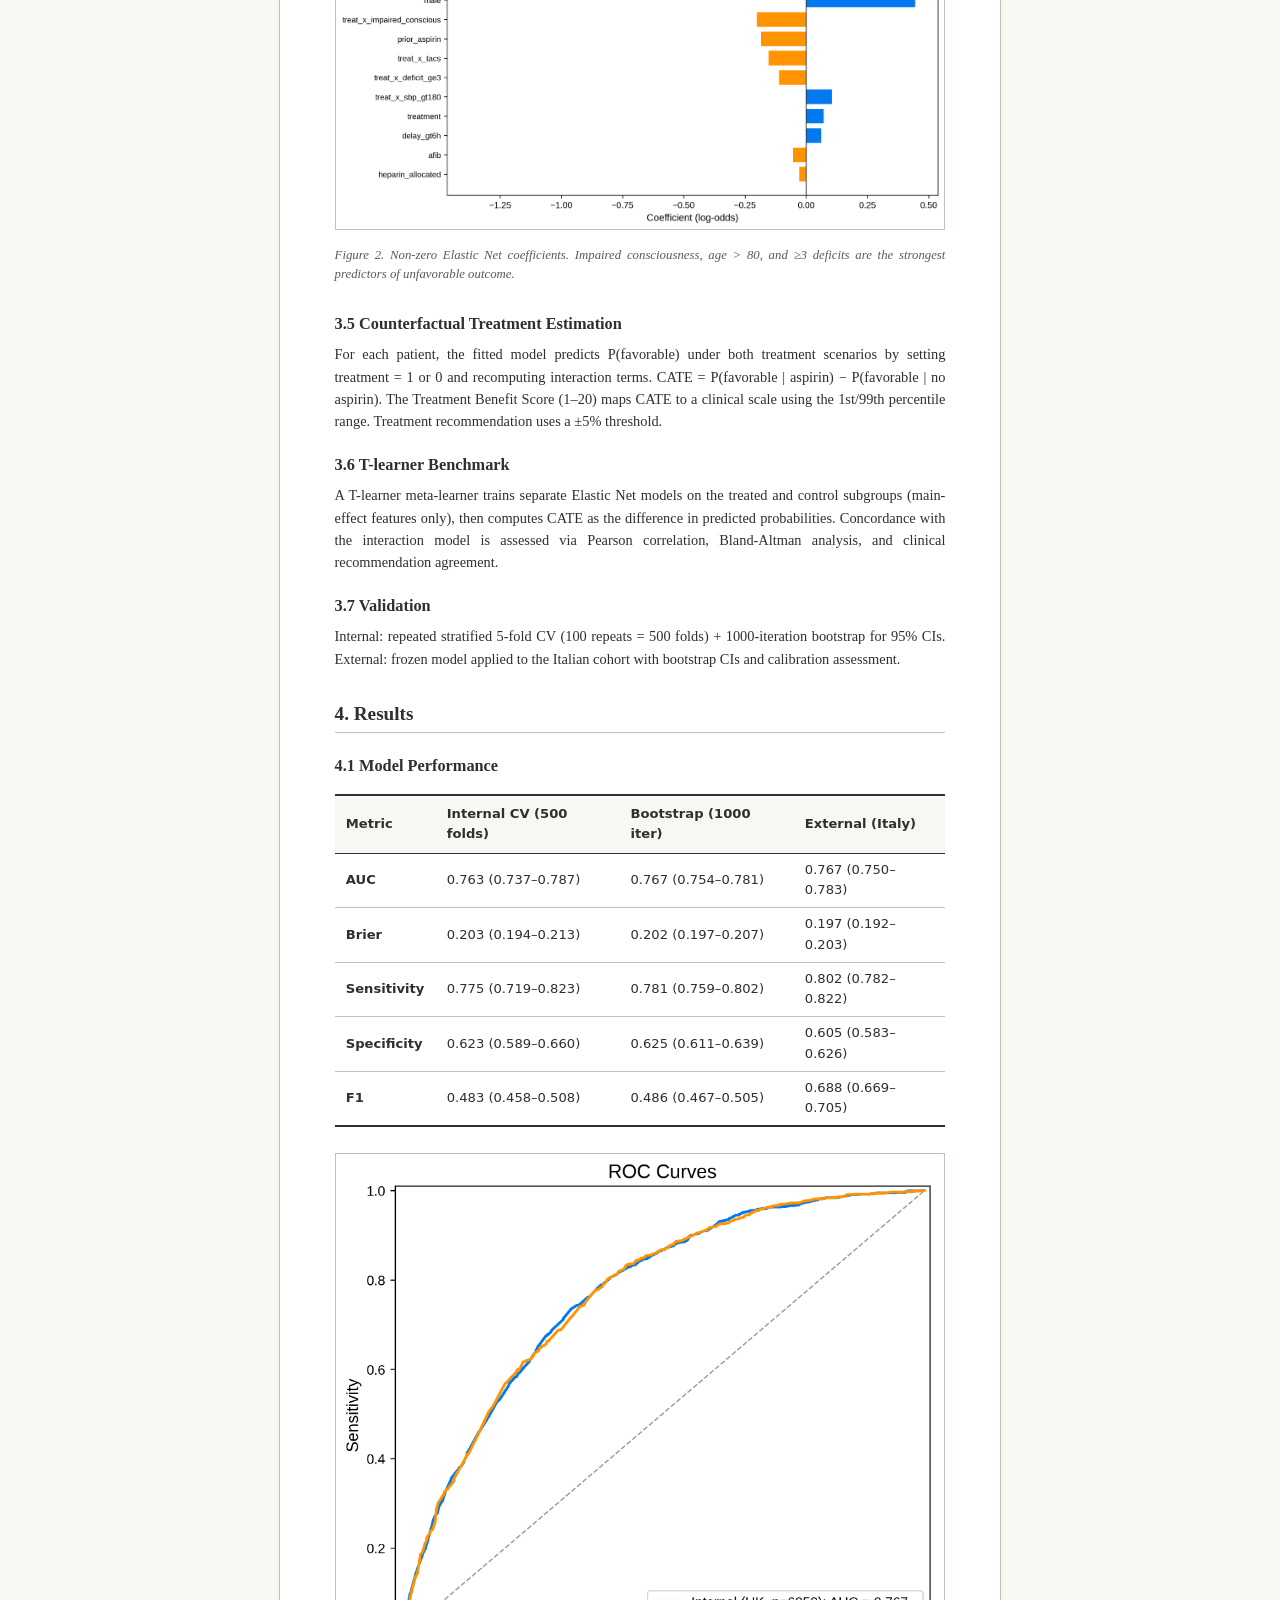
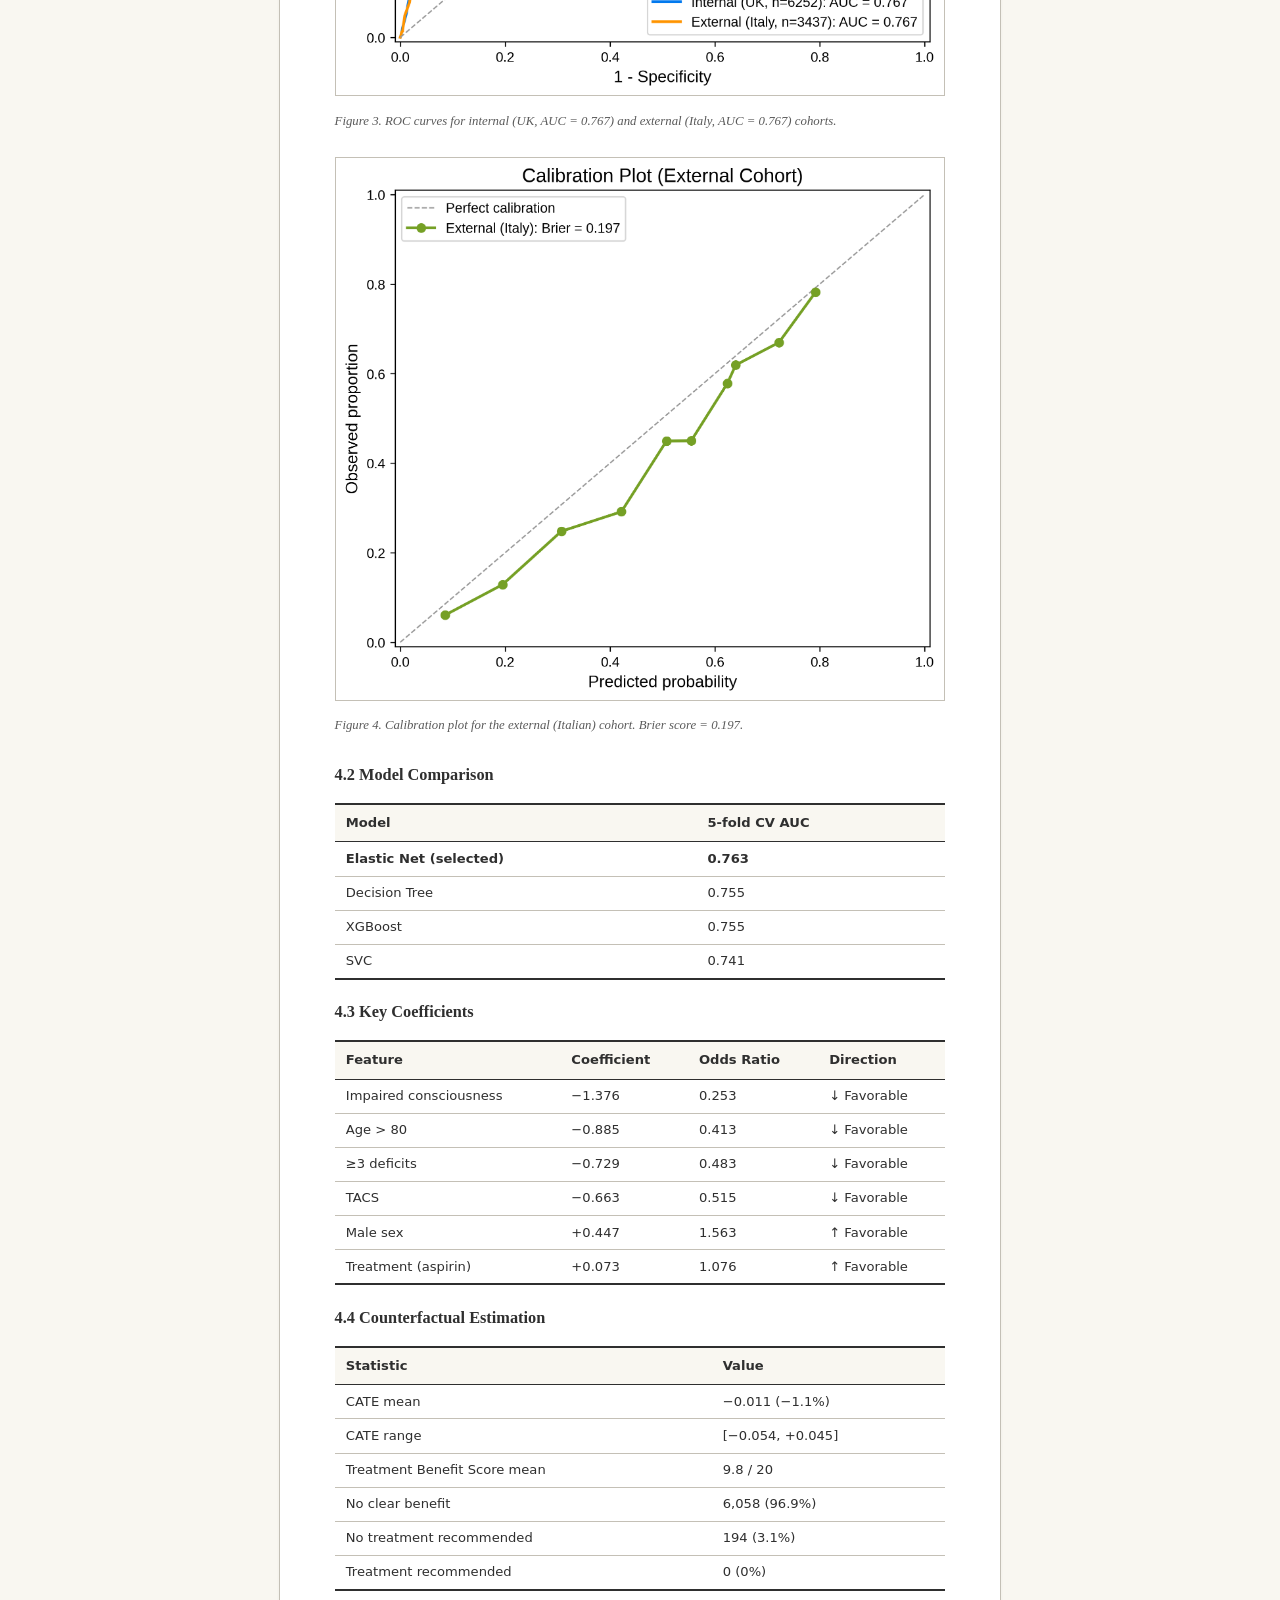
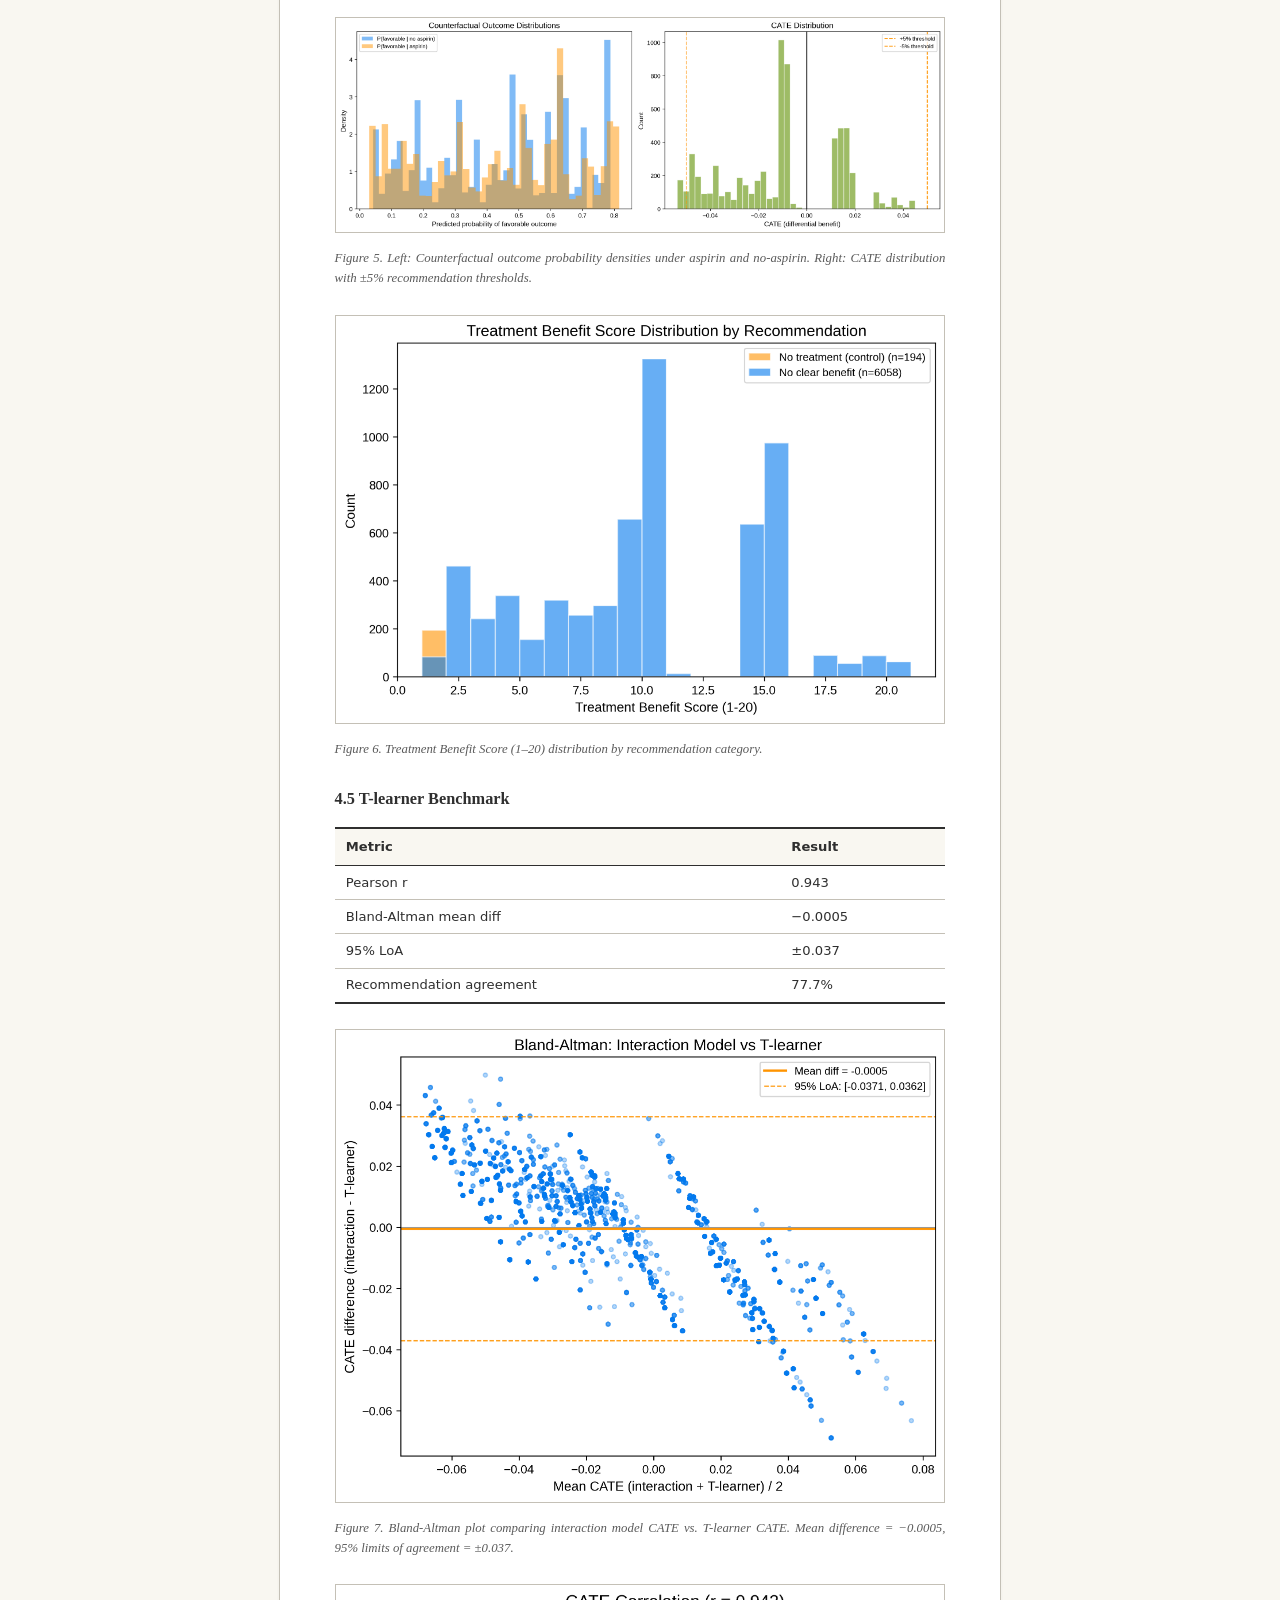
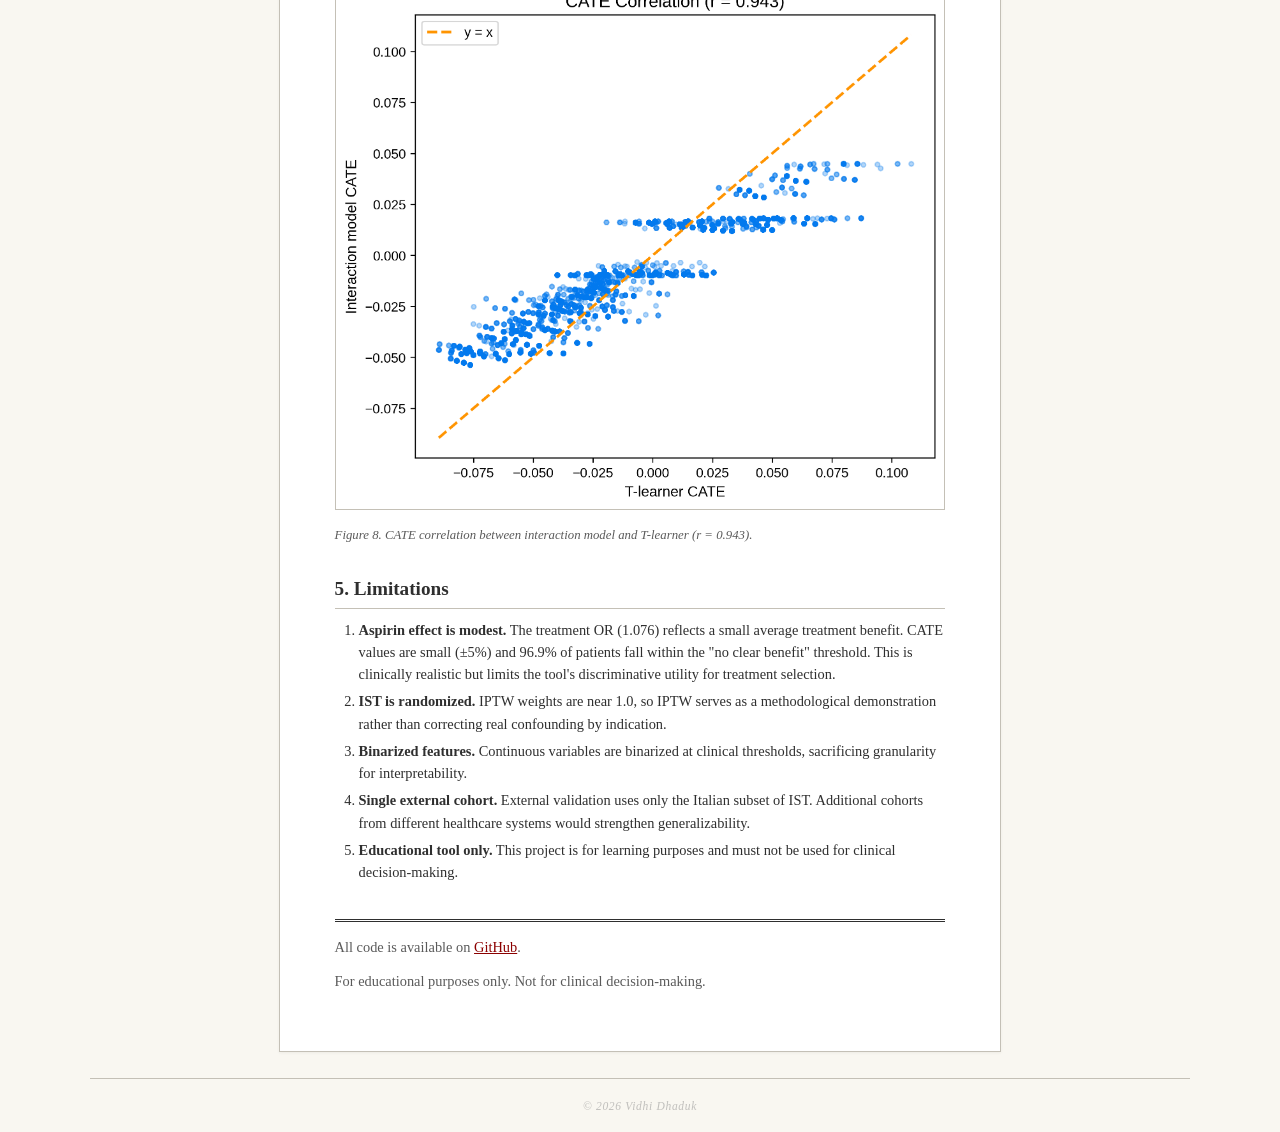
==== commit 902e4414: "Add methodological attribution note in Methods section" ====
--- a/paper.html
+++ b/paper.html
@@ -86,6 +86,16 @@
 
     <!-- 3. Methods -->
     <h2>3. Methods</h2>
+
+    <div class="paper-callout">
+        <strong>Methodological note:</strong> The analytical pipeline employed in this study follows the
+        counterfactual treatment estimation framework described by Doheim et al. (2026,
+        <em>Annals of Neurology</em>) for individualized treatment effect prediction in acute stroke.
+        That methodology was originally developed and validated on a different stroke cohort. In the
+        present work, this framework is independently implemented and applied to the International Stroke
+        Trial (IST) dataset, with all code, feature engineering, model training, and validation written
+        from scratch for this application.
+    </div>
 
     <h3>3.1 Feature Engineering</h3>
     <p>
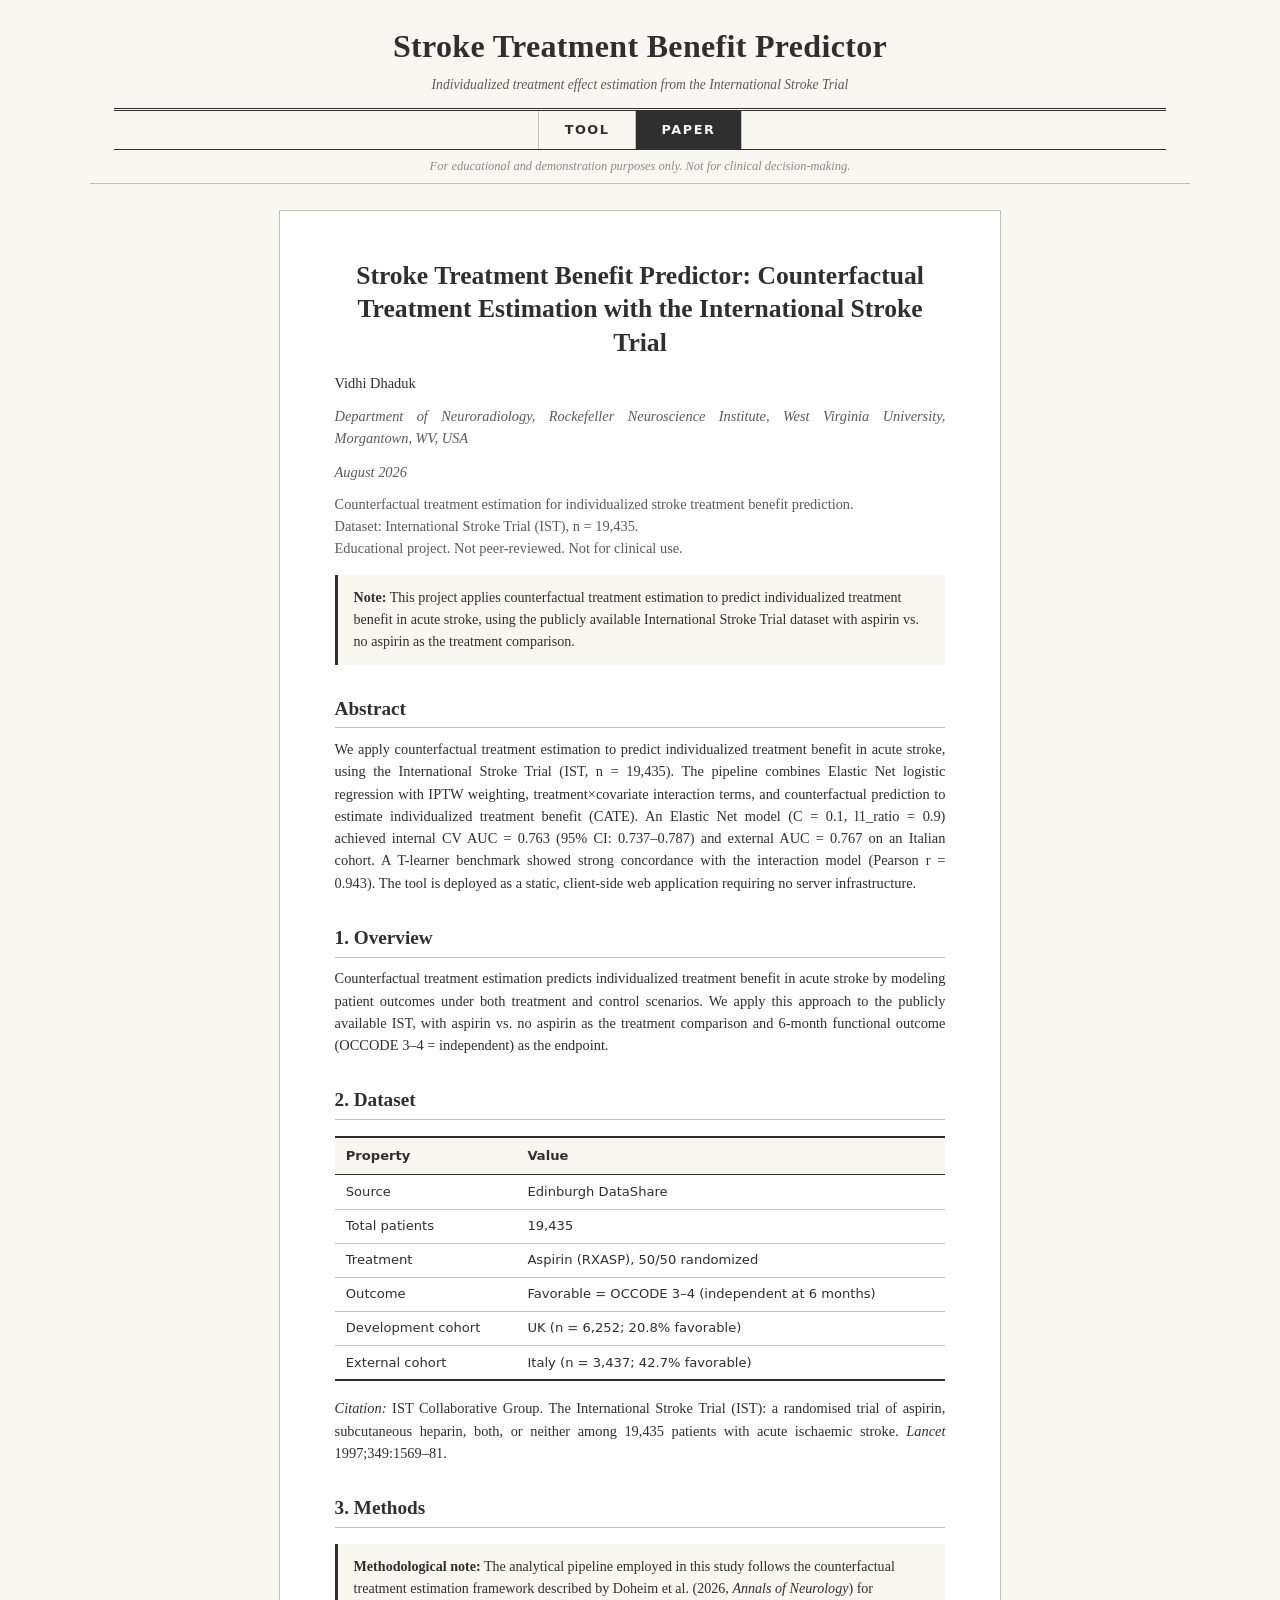
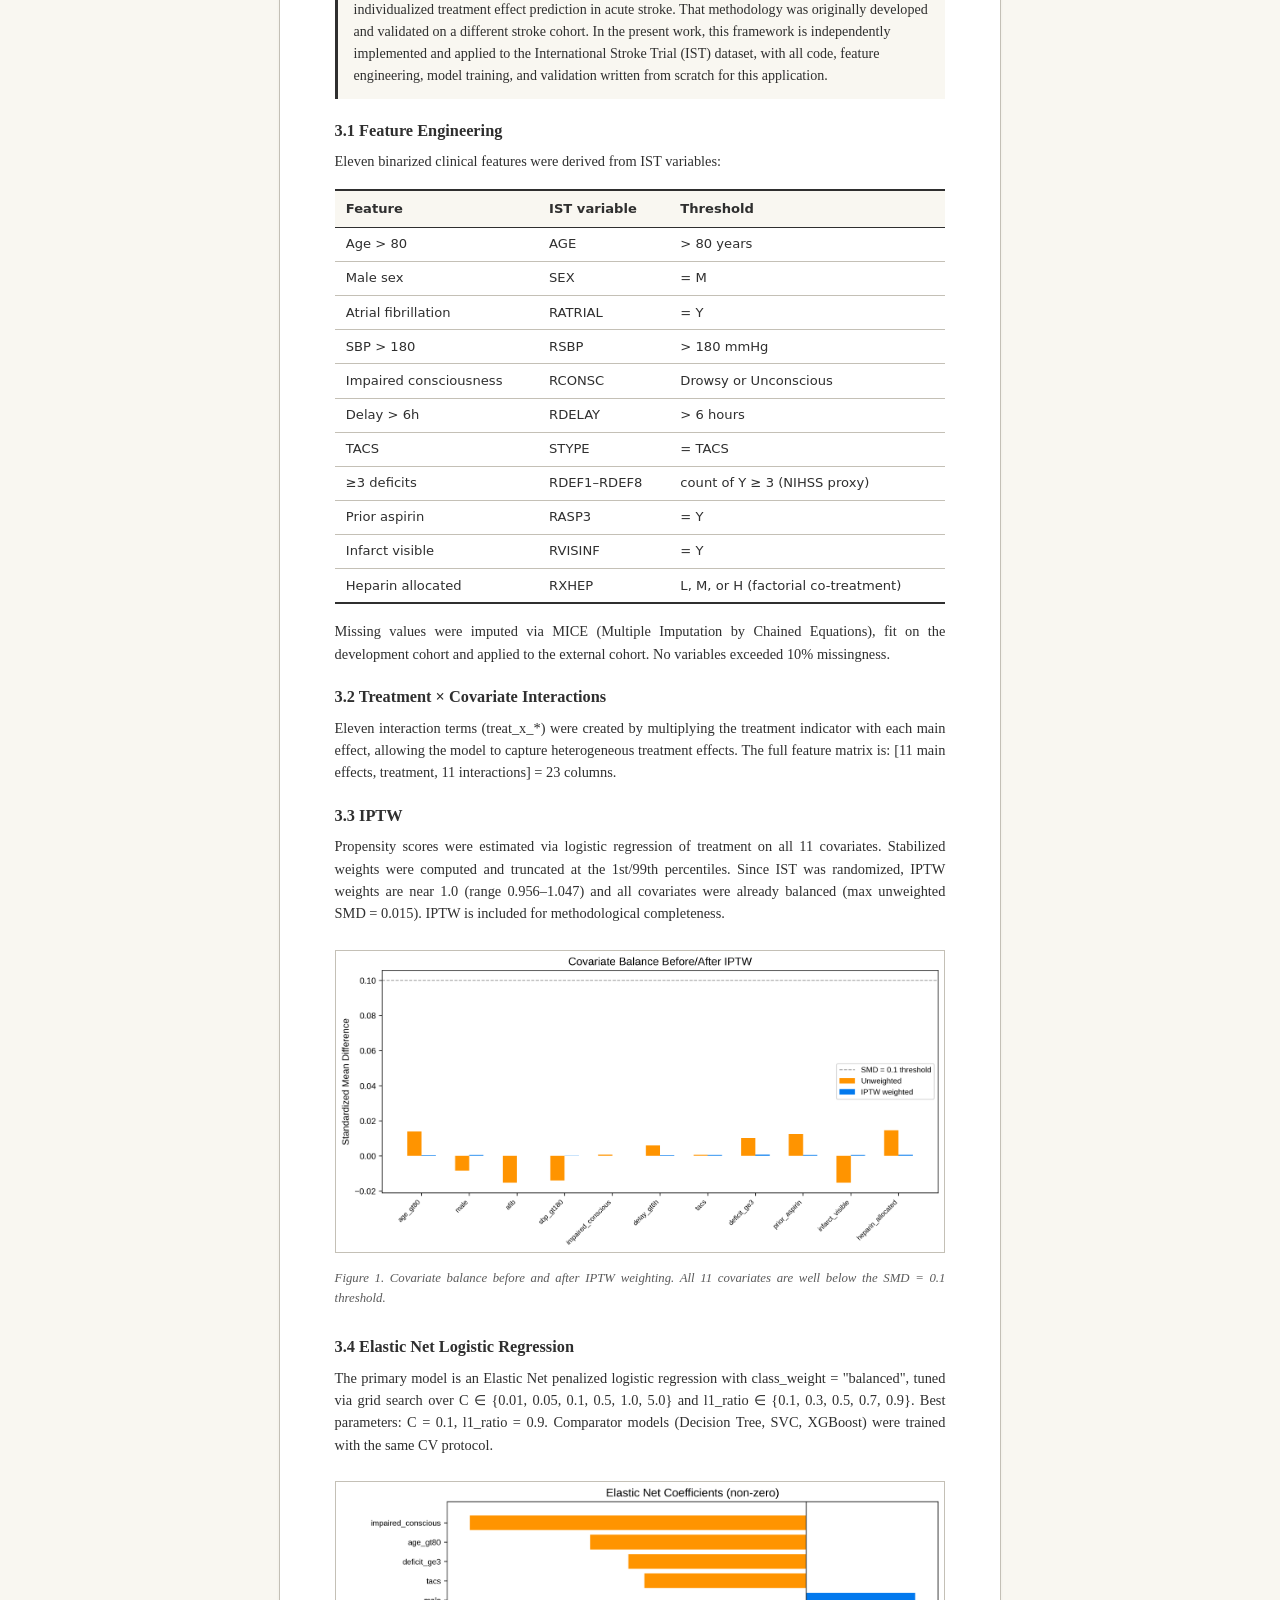
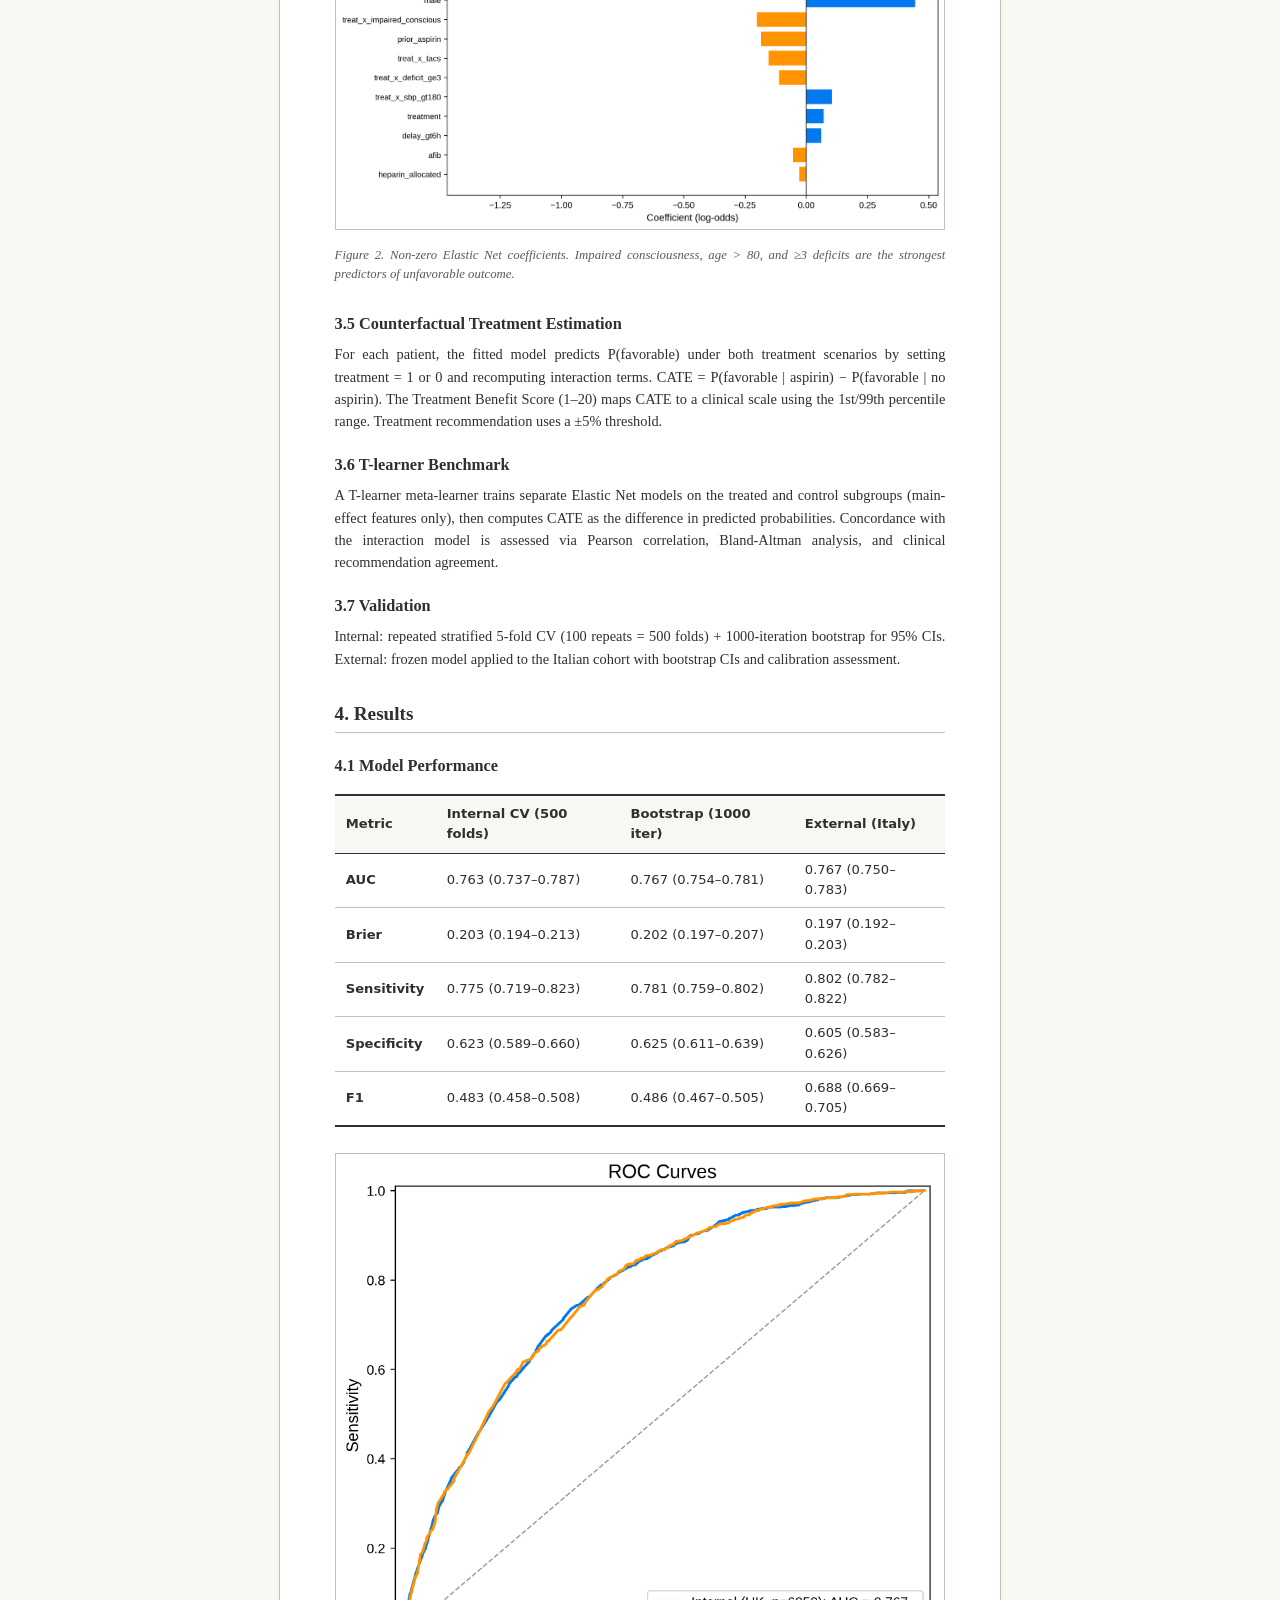
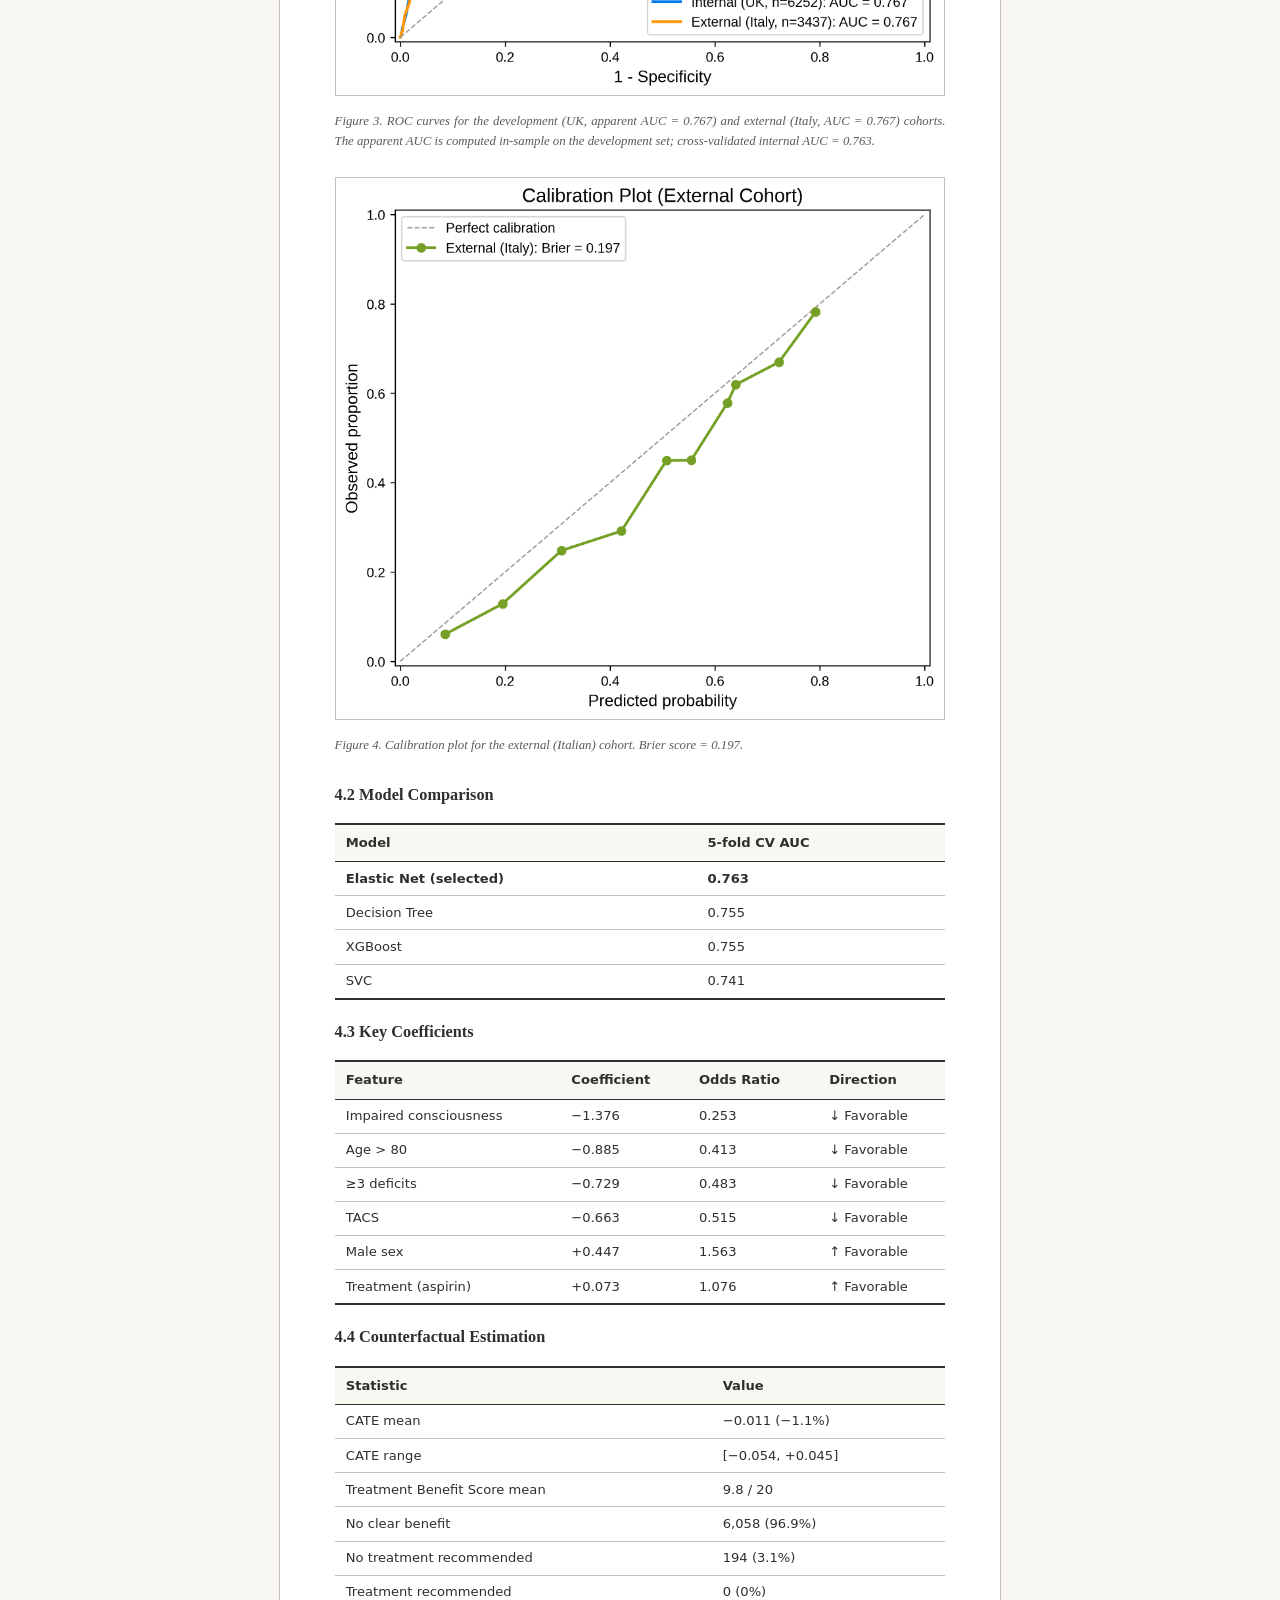
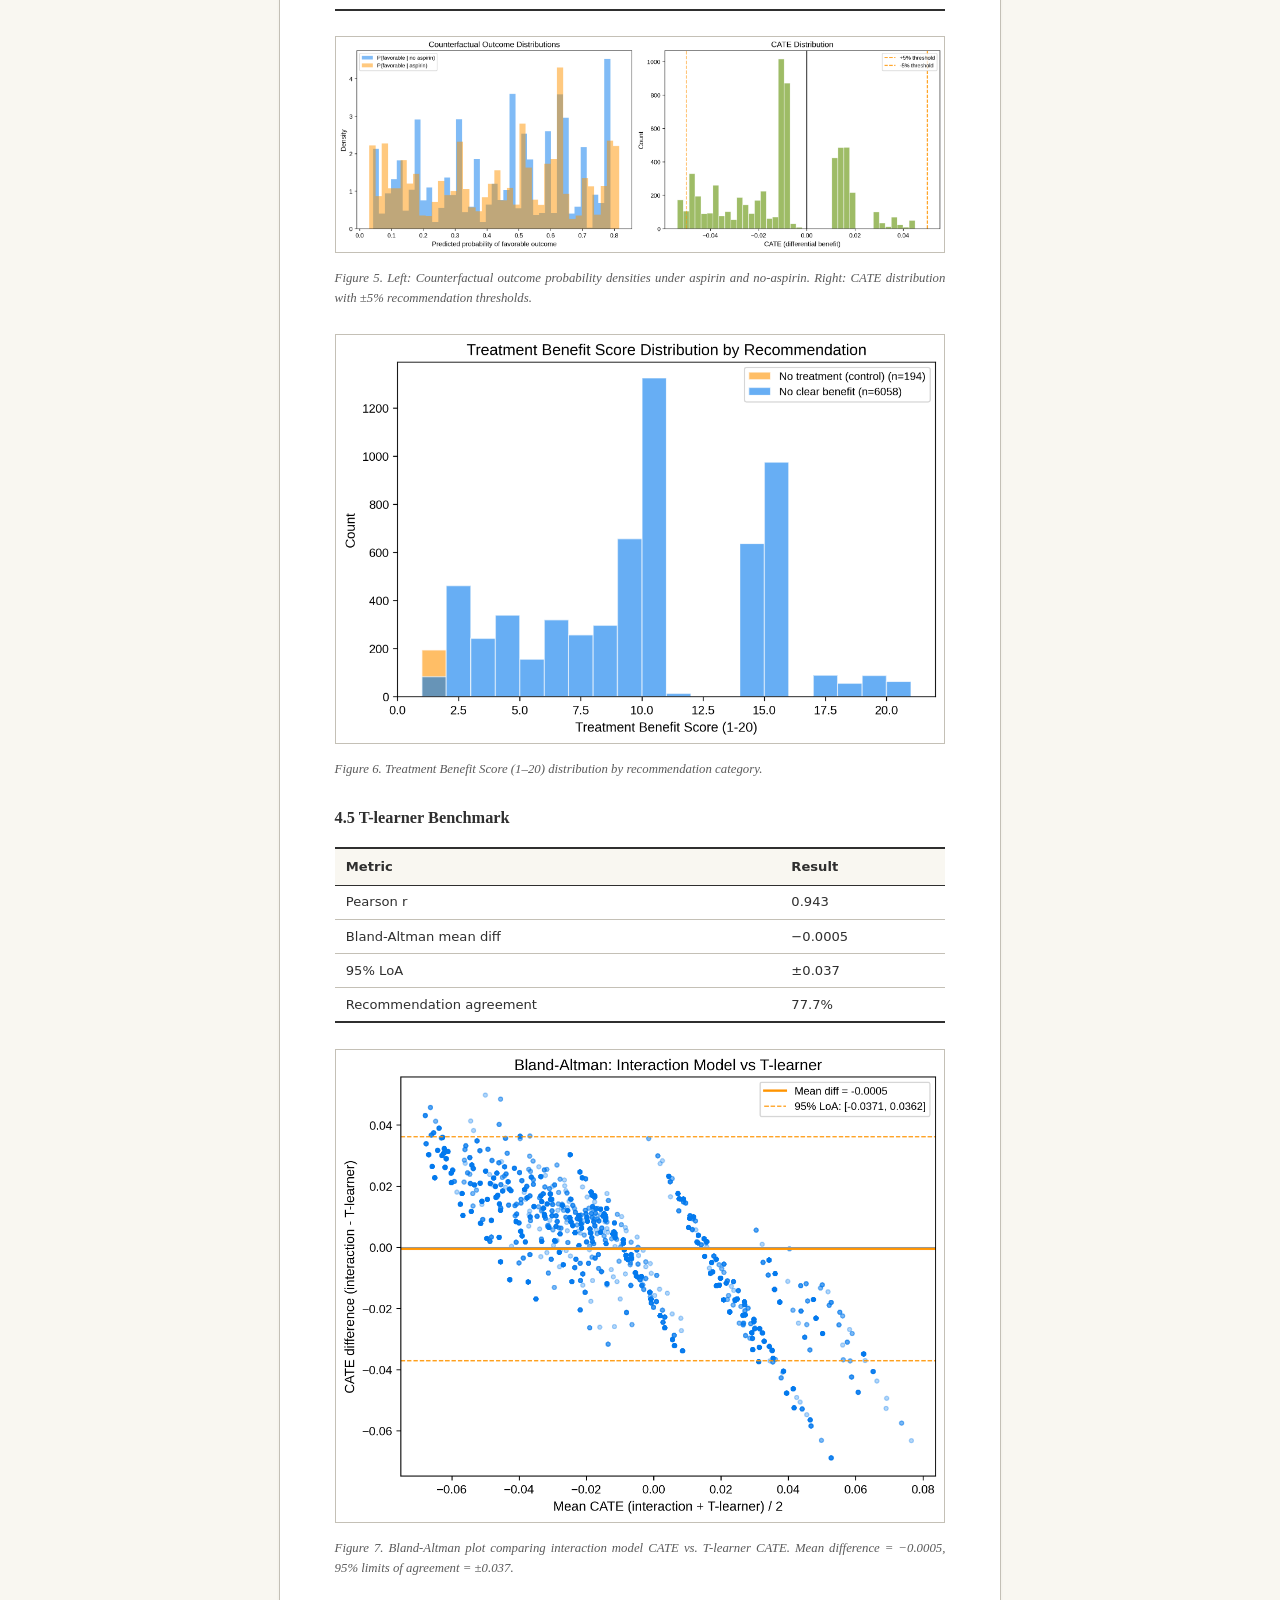
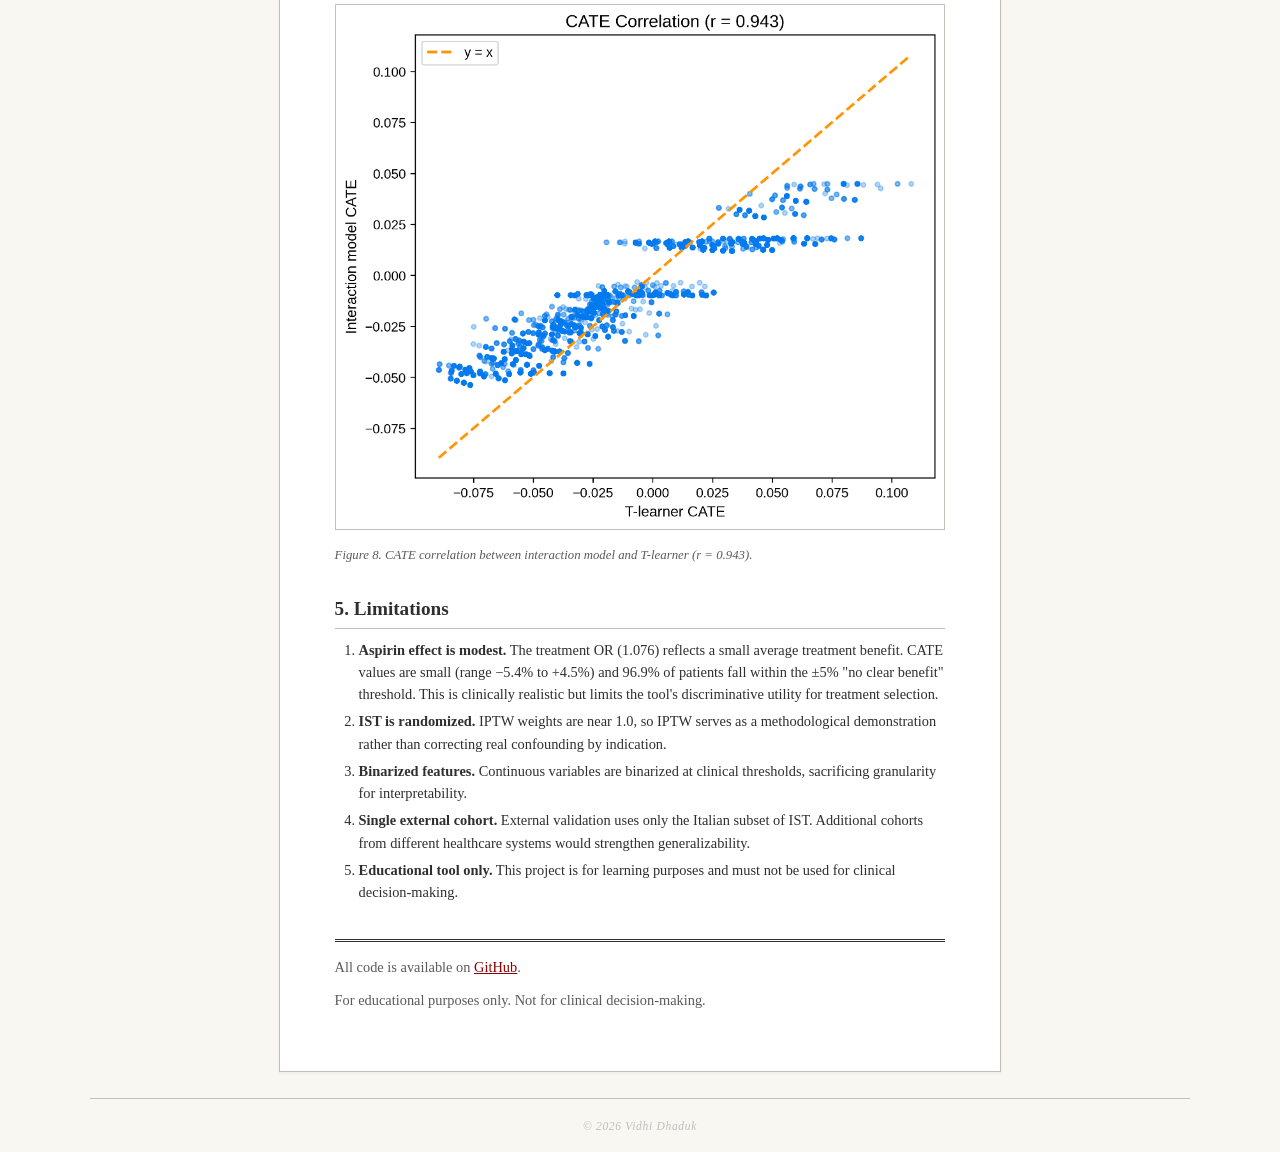
==== commit dd2759f2: "Professionalism pass: fix broken prose, template artifact, ROC caption precision, CV terminology, ad" ====
--- a/paper.html
+++ b/paper.html
@@ -3,6 +3,7 @@
 <head>
     <meta charset="UTF-8">
     <meta name="viewport" content="width=device-width, initial-scale=1.0">
+    <meta name="description" content="Technical paper: counterfactual treatment estimation with Elastic Net logistic regression, IPTW, and T-learner CATE on the International Stroke Trial (n=19,435). Educational project by Vidhi Dhaduk.">
     <title>Stroke Treatment Benefit Predictor — Paper</title>
     <link rel="stylesheet" href="style.css">
 </head>
@@ -100,7 +101,6 @@
     <h3>3.1 Feature Engineering</h3>
     <p>
         Eleven binarized clinical features were derived from IST variables:
-        covariate schema:
     </p>
     <table class="paper-table">
         <tr><th>Feature</th><th>IST variable</th><th>Threshold</th></tr>
@@ -123,7 +123,7 @@
 
     <h3>3.2 Treatment &times; Covariate Interactions</h3>
     <p>
-        Eleven interaction terms (treat_x_{feature}) were created by multiplying the treatment indicator
+        Eleven interaction terms (treat_x_*) were created by multiplying the treatment indicator
         with each main effect, allowing the model to capture heterogeneous treatment effects. The full
         feature matrix is: [11 main effects, treatment, 11 interactions] = 23 columns.
     </p>
@@ -194,8 +194,9 @@
 
     <figure class="paper-figure">
         <img src="figures/fig1_roc_curves.png" alt="ROC curves">
-        <figcaption>Figure 3. ROC curves for internal (UK, AUC = 0.767) and external (Italy, AUC = 0.767)
-        cohorts.</figcaption>
+        <figcaption>Figure 3. ROC curves for the development (UK, apparent AUC = 0.767) and external
+        (Italy, AUC = 0.767) cohorts. The apparent AUC is computed in-sample on the development set;
+        cross-validated internal AUC = 0.763.</figcaption>
     </figure>
 
     <figure class="paper-figure">
@@ -269,8 +270,8 @@
     <h2>5. Limitations</h2>
     <ol>
         <li><strong>Aspirin effect is modest.</strong> The treatment OR (1.076) reflects a small
-        average treatment benefit. CATE values are small (&plusmn;5%) and
-        96.9% of patients fall within the "no clear benefit" threshold. This is clinically realistic
+        average treatment benefit. CATE values are small (range &minus;5.4% to +4.5%) and
+        96.9% of patients fall within the &plusmn;5% "no clear benefit" threshold. This is clinically realistic
         but limits the tool's discriminative utility for treatment selection.</li>
         <li><strong>IST is randomized.</strong> IPTW weights are near 1.0, so IPTW serves as a
         methodological demonstration rather than correcting real confounding by indication.</li>
--- a/style.css
+++ b/style.css
@@ -300,8 +300,9 @@
   border: 2px solid;
 }
 
-.score-treated { border-color: #2f7d32; background: #eef6ee; }
-.score-control { border-color: #a0352c; background: #f9eeee; }
+.score-card.card-good    { border-color: #2f7d32; background: #eef6ee; }
+.score-card.card-bad     { border-color: #a0352c; background: #f9eeee; }
+.score-card.card-neutral { border-color: #c4c0b6; background: var(--paper); }
 
 .score-name {
   font-family: var(--font-sans);
@@ -311,8 +312,9 @@
   letter-spacing: 0.08em;
 }
 
-.score-treated .score-name { color: #2f7d32; }
-.score-control .score-name { color: #a0352c; }
+.score-card.card-good    .score-name { color: #2f7d32; }
+.score-card.card-bad     .score-name { color: #a0352c; }
+.score-card.card-neutral .score-name { color: var(--ink-light); }
 
 .score-num {
   font-family: var(--font-head);
@@ -321,10 +323,19 @@
   line-height: 1.1;
 }
 
-.score-treated .score-num { color: #2f7d32; }
-.score-control .score-num { color: #a0352c; }
+.score-card.card-good    .score-num { color: #2f7d32; }
+.score-card.card-bad     .score-num { color: #a0352c; }
+.score-card.card-neutral .score-num { color: var(--ink-light); }
 
 .score-num { font-variant-numeric: tabular-nums; }
+
+.score-caption {
+  font-family: var(--font-sans);
+  font-size: 0.82rem;
+  color: var(--ink-light);
+  line-height: 1.5;
+  margin: -0.2rem 0 0.9rem;
+}
 
 .advantage-banner {
   margin: 1rem auto 0;
@@ -440,6 +451,104 @@
   color: var(--ink-light);
 }
 
+/* ---- Results: Explainability ---- */
+.explain-note {
+  font-family: var(--font-sans);
+  font-size: 0.82rem;
+  color: var(--ink-light);
+  line-height: 1.5;
+  margin: -0.2rem 0 1rem;
+}
+
+.explain-subhead {
+  font-family: var(--font-sans);
+  font-size: 0.78rem;
+  font-weight: 700;
+  text-transform: uppercase;
+  letter-spacing: 0.08em;
+  color: var(--ink);
+  margin: 1.3rem 0 0.2rem;
+}
+
+.explain-desc {
+  font-family: var(--font-body);
+  font-size: 0.82rem;
+  color: var(--ink-light);
+  line-height: 1.5;
+  margin: 0 0 0.7rem;
+}
+
+.driver-row {
+  display: flex;
+  align-items: center;
+  gap: 0.7rem;
+  padding: 0.28rem 0;
+}
+
+.driver-label {
+  flex: 0 0 42%;
+  font-family: var(--font-body);
+  font-size: 0.82rem;
+  color: var(--ink);
+  text-align: right;
+  line-height: 1.2;
+}
+
+.driver-track {
+  position: relative;
+  flex: 1;
+  height: 16px;
+  background: var(--paper-dark);
+  border-left: 1px solid var(--rule);
+}
+
+.driver-bar {
+  position: absolute;
+  top: 2px;
+  bottom: 2px;
+}
+
+.driver-bar.pos { background: #2f7d32; }
+.driver-bar.neg { background: #a0352c; }
+
+.driver-val {
+  flex: 0 0 3.4rem;
+  font-family: var(--font-head);
+  font-weight: 700;
+  font-size: 0.8rem;
+  font-variant-numeric: tabular-nums;
+}
+
+.driver-val.pos { color: #2f7d32; }
+.driver-val.neg { color: #a0352c; }
+
+.explain-net {
+  margin-top: 0.8rem;
+  padding: 0.55rem 0.8rem;
+  background: var(--paper);
+  border: 1px solid var(--rule-light);
+  font-family: var(--font-body);
+  font-size: 0.85rem;
+  text-align: center;
+}
+
+.explain-plain {
+  font-family: var(--font-body);
+  font-size: 0.88rem;
+  line-height: 1.55;
+  color: var(--ink);
+  margin: 0.8rem 0 0;
+  padding-left: 0.8rem;
+  border-left: 3px solid var(--accent);
+}
+
+.explain-foot {
+  margin-top: 1.4rem;
+  padding-top: 0.8rem;
+  border-top: 1px solid var(--rule-light);
+  font-style: italic;
+}
+
 .rec-treat { border-left: 4px solid var(--ink); }
 .rec-control { border-left: 4px solid var(--accent); }
 .rec-neutral { border-left: 4px solid var(--rule-light); }
